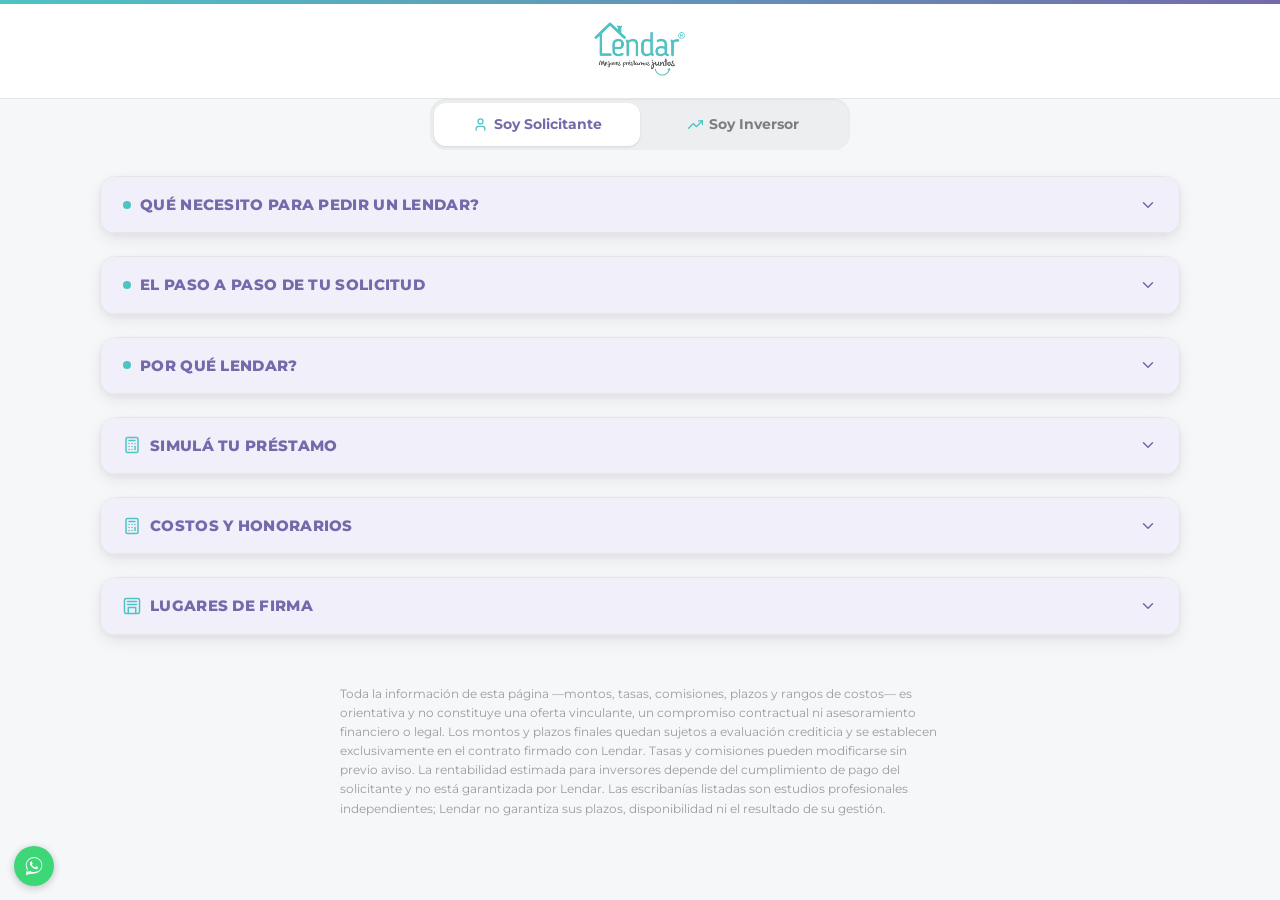
==== index.html @ c4940c2c "Add files via upload" ====
<!doctype html>
<html lang="es">
<head>
<meta charset="UTF-8" />
<meta name="viewport" content="width=device-width, initial-scale=1.0" />
<title>Lendar — Créditos Hipotecarios</title>
<link rel="icon" type="image/png" href="[data-uri]">
<link rel="apple-touch-icon" href="[data-uri]">

<link rel="preconnect" href="https://fonts.googleapis.com">
<link href="https://fonts.googleapis.com/css2?family=Montserrat:wght@300;400;500;600;700;800&display=swap" rel="stylesheet">
<style>
  :root{
    --teal:#4EC3C4;
    --teal-dark:#38A6A7;
    --teal-tint:#E9F8F8;
    --purple:#746AAB;
    --purple-dark:#5C5389;
    --purple-tint:#F1EFF9;
    --charcoal:#58595B;
    --ink:#231F20;
    --bg:#F6F7F8;
    --border:#E5E6E8;
    --border-strong:#D2D4D7;
    --muted:#9B9C9E;
    --amber-tint:#FBF3E0;
    --amber-text:#92620A;
    --amber-border:#F0DDA8;
    --green-text:#1F7A4D;
    --orange-text:#B15C1E;
    --shadow-sm:0 1px 2px rgba(35,31,32,.05),0 1px 3px rgba(35,31,32,.06);
    --shadow-md:0 6px 16px rgba(35,31,32,.07),0 2px 5px rgba(35,31,32,.05);
    --r-lg:16px;--r-md:12px;--r-sm:9px;
  }
  *{box-sizing:border-box;}
  html,body{margin:0;padding:0;max-width:100%;overflow-x:hidden;}
  body{
    background:var(--bg);
    color:var(--charcoal);
    font-family:'Montserrat',Arial,Calibri,sans-serif;
    line-height:1.55;
    -webkit-font-smoothing:antialiased;
    -webkit-tap-highlight-color:transparent;
  }
  img{max-width:100%;display:block;}
  button{font-family:inherit;}
  .wrap{max-width:1120px;margin:0 auto;padding:0 20px;}

  /* Header */
  .header{background:#fff;border-bottom:1px solid var(--border);padding:22px 0;position:relative;overflow:hidden;}
  .header::before{content:'';position:absolute;top:0;left:0;right:0;height:4px;background:linear-gradient(90deg,var(--teal),var(--purple));}
  .header-inner{display:flex;align-items:center;justify-content:center;gap:16px;flex-wrap:wrap;}
  .logo-img{height:54px;width:auto;}

  main{padding:28px 0 60px;}

  /* Garantía — barra de cobertura LTV */
  .ltv-headline{font-size:15.5px;font-weight:800;color:var(--ink);line-height:1.45;margin:0 0 14px;}
  .ltv-headline strong{color:var(--teal-dark);}
  .ltv-bar{position:relative;display:flex;height:48px;border-radius:12px;overflow:hidden;border:1px solid var(--border-strong);}
  .ltv-loan{width:35%;background:var(--teal);display:flex;align-items:center;justify-content:center;color:#fff;font-weight:800;font-size:14px;}
  .ltv-buffer{width:65%;background:var(--teal-tint);display:flex;align-items:center;justify-content:center;color:var(--teal-dark);font-weight:800;font-size:14px;}
  .ltv-legend{display:flex;margin-top:8px;font-size:11.5px;font-weight:700;color:var(--muted);text-transform:uppercase;letter-spacing:.03em;}
  .ltv-legend span{text-align:center;padding:0 4px;}
  .ltv-legend span:first-child{width:35%;}
  .ltv-legend span:last-child{width:65%;}
  .mora-foot{font-size:12px;color:var(--muted);line-height:1.55;font-weight:600;margin:14px 0 0;padding-top:12px;border-top:1px solid var(--border);}
  @media(max-width:520px){.ltv-loan,.ltv-buffer{font-size:12px;} .ltv-legend{font-size:10.5px;}}

  /* Section title */
  .section-title{display:flex;align-items:center;gap:9px;font-size:17px;font-weight:800;color:var(--purple);margin:0 0 16px;}
  .section-title svg{width:20px;height:20px;color:var(--teal);flex-shrink:0;}

  /* Tabs */
  .role-tabs{display:flex;align-items:stretch;background:#ECEEEF;padding:4px;border-radius:16px;max-width:420px;margin:0 auto 26px;box-shadow:inset 0 1px 2px rgba(0,0,0,.05);}
  .role-tab{flex:1;display:flex;align-items:center;justify-content:center;gap:6px;padding:14px;border-radius:12px;border:none;background:transparent;font-size:13.5px;font-weight:700;line-height:1;color:#7C7D7F;cursor:pointer;transition:all .15s;}
  .role-tab.active{background:#fff;color:var(--purple);box-shadow:var(--shadow-sm);}
  .role-tab svg{width:15px;height:15px;color:var(--teal);display:block;flex-shrink:0;}

  /* Card */
  .card{background:#fff;border:1px solid var(--border);border-radius:var(--r-lg);box-shadow:var(--shadow-md);overflow:hidden;margin-bottom:22px;}
  .card-head{background:var(--purple-tint);padding:16px 22px;border-bottom:1px solid var(--border);display:flex;align-items:center;justify-content:space-between;gap:14px;font-weight:800;color:var(--purple);font-size:15px;text-transform:uppercase;letter-spacing:.02em;width:100%;border:none;border-bottom:1px solid var(--border);cursor:pointer;text-align:left;font-family:inherit;-webkit-appearance:none;appearance:none;}
  .card-head-label{display:flex;align-items:center;gap:9px;}
  .card-head svg{width:18px;height:18px;color:var(--teal);flex-shrink:0;}
  .card-chevron{color:var(--purple) !important;transition:transform .2s;}
  .card-head.open .card-chevron{transform:rotate(180deg);}
  .card-body{padding:22px;}
  .card-body.collapsed{display:none;}
  .card-sub{font-size:13px;color:var(--muted);margin:2px 0 0;}

  /* Por qué Lendar — expandable persuasive cards */
  .why-grid{display:grid;grid-template-columns:1fr;gap:12px;}
  @media(min-width:768px){.why-grid{grid-template-columns:repeat(2,1fr);}}
  @media(min-width:768px){#reqGrid{grid-template-columns:2fr 3fr;}}
  .why-card{text-align:left;border:1px solid var(--border);border-radius:14px;background:#fff;cursor:pointer;padding:16px 18px;transition:border-color .15s,box-shadow .15s,background .15s;width:100%;min-width:0;font:inherit;color:inherit;-webkit-appearance:none;appearance:none;}
  .why-card:hover{border-color:var(--teal);box-shadow:0 4px 14px rgba(78,195,196,.15);}
  .why-card.open{border-color:var(--purple);background:var(--purple-tint);}
  .why-head{display:flex;align-items:center;gap:12px;}
  .why-icon{width:38px;height:38px;border-radius:10px;background:var(--teal-tint);display:flex;align-items:center;justify-content:center;flex-shrink:0;transition:background .15s;}
  .why-icon svg{width:20px;height:20px;color:var(--teal-dark);}
  .why-card.open .why-icon{background:var(--purple);}
  .why-card.open .why-icon svg{color:#fff;}
  .why-title{font-size:14.5px;font-weight:800;color:var(--ink);flex:1;}
  .why-chevron{width:18px;height:18px;color:var(--muted);transition:transform .2s,color .15s;flex-shrink:0;}
  .why-card.open .why-chevron{transform:rotate(180deg);color:var(--purple);}
  .why-body{max-height:0;overflow:hidden;transition:max-height .28s ease,margin-top .28s ease;}
  .why-card.open .why-body{max-height:800px;margin-top:12px;}
  .why-text{font-size:13px;color:var(--charcoal);line-height:1.55;font-weight:500;margin:0;padding-left:50px;}
  .why-list{font-size:13px;color:var(--charcoal);line-height:1.6;font-weight:500;margin:0;padding-left:68px;list-style:disc;}
  .why-list li{margin-bottom:8px;}
  .why-sublist{list-style:circle;margin:8px 0 0;padding-left:20px;font-weight:500;}
  .why-sublist li{margin-bottom:6px;}
  .why-list li:last-child{margin-bottom:0;}
  .timeline{position:relative;}
  .timeline::before{content:'';position:absolute;left:19px;top:4px;bottom:4px;width:2px;background:linear-gradient(var(--teal),var(--purple));}
  .tl-step{position:relative;padding:0 0 20px 52px;}
  .tl-step:last-child{padding-bottom:0;}
  .tl-num{position:absolute;left:0;top:0;width:40px;height:40px;border-radius:50%;background:#fff;border:2px solid var(--teal);color:var(--teal-dark);font-weight:800;font-size:14px;display:flex;align-items:center;justify-content:center;z-index:1;}
  .tl-head{display:flex;flex-wrap:wrap;align-items:baseline;gap:9px;margin-bottom:5px;padding-top:8px;}
  .tl-title{font-size:14px;font-weight:800;color:var(--ink);}
  .tl-duration{font-size:12px;font-weight:700;color:var(--teal-dark);background:var(--teal-tint);padding:3px 9px;border-radius:7px;line-height:1.4;}
  .tl-desc{font-size:13px;color:var(--charcoal);font-weight:500;margin:0;line-height:1.55;overflow-wrap:break-word;word-break:break-word;}

  /* Calculator */
  .calc-grid{display:grid;grid-template-columns:1fr;gap:26px;}
  .calc-grid > div{min-width:0;}
  @media(min-width:1024px){.calc-grid{grid-template-columns:1fr 1fr;}}
  .table-section{margin-top:26px;}
  .field{margin-bottom:14px;}
  .field-label{display:flex;justify-content:space-between;flex-wrap:wrap;column-gap:10px;row-gap:2px;font-size:14px;font-weight:700;color:var(--charcoal);margin-bottom:5px;}
  .field-label .val{font-family:'Courier New',monospace;color:var(--purple);white-space:nowrap;margin-left:auto;}
  .field-label .val .unit-sm{font-family:'Montserrat',sans-serif;font-size:0.72em;font-weight:600;margin-left:3px;}
  input[type=range]{width:100%;accent-color:var(--teal);height:5px;cursor:pointer;}
  .range-scale{display:flex;justify-content:space-between;font-size:11.5px;color:var(--muted);font-family:'Courier New',monospace;margin-top:3px;}
  .note-box{padding:11px 13px;border-radius:10px;font-size:13px;line-height:1.5;margin-bottom:12px;}
  .note-info{background:var(--purple-tint);color:var(--purple-dark);border:1px solid #DAD6EE;}
  .note-warn{background:var(--amber-tint);color:var(--amber-text);border:1px solid var(--amber-border);}
  .result-box{background:linear-gradient(#fafbfb,#f1f2f3);border:1px solid var(--border);border-left:4px solid var(--purple);border-radius:12px;padding:18px 18px 16px;margin-bottom:14px;}
  .result-label{font-size:12.5px;text-transform:uppercase;font-weight:800;color:var(--purple);letter-spacing:.03em;}
  .result-value{font-size:38px;font-weight:800;font-family:'Courier New',monospace;color:var(--purple);margin-top:6px;line-height:1.15;}
  .result-value .unit{font-size:15px;font-weight:600;color:var(--charcoal);font-family:'Montserrat',sans-serif;margin-left:6px;}
  .result-value .range-word{font-size:0.42em;font-weight:700;color:var(--charcoal);font-family:'Montserrat',sans-serif;vertical-align:middle;}
  .result-sub{font-size:12px;color:var(--muted);font-weight:700;margin-top:4px;}
  .result-fee-note{font-size:11.5px;color:var(--muted);font-weight:500;margin-top:8px;padding-top:8px;border-top:1px solid var(--border);}
  .term-grid{display:grid;grid-template-columns:repeat(5,1fr);gap:6px;}
  .term-btn{display:flex;flex-direction:column;align-items:center;justify-content:center;gap:2px;padding:10px 2px;text-align:center;border-radius:10px;border:1px solid var(--border);background:#fff;cursor:pointer;color:#7C7D7F;}
  .term-btn-years{font-size:13px;font-weight:800;}
  .term-btn-rate{font-size:11px;font-weight:700;opacity:.7;}
  .term-btn.active{background:var(--purple);color:#fff;border-color:var(--purple);}
  .choice-grid{display:grid;grid-template-columns:repeat(2,1fr);gap:8px;}
  .choice-btn{padding:11px 12px;text-align:center;border-radius:10px;font-size:13px;font-weight:800;border:1px solid var(--border);background:#fff;cursor:pointer;color:#7C7D7F;font-family:inherit;-webkit-appearance:none;appearance:none;}
  .choice-btn.active{background:var(--purple);color:#fff;border-color:var(--purple);}
  .term-btn.active .term-btn-rate{opacity:.9;}
  .vuyp-box{border-radius:12px;background:#FAFBFB;border:1px solid var(--border);margin-top:4px;overflow:hidden;}
  .checkbox-row{display:flex;gap:9px;align-items:center;cursor:pointer;font-size:14px;font-weight:700;color:var(--charcoal);padding:14px 12px;width:100%;box-sizing:border-box;}
  .checkbox-row input{margin-top:2px;width:14px;height:14px;accent-color:var(--teal);}
  .table-toggle-btn{display:flex;align-items:center;justify-content:space-between;gap:10px;width:100%;padding:12px 14px;margin-bottom:10px;border-radius:10px;border:1px solid var(--border);background:var(--bg);color:var(--purple);font-size:13px;font-weight:800;cursor:pointer;font-family:inherit;-webkit-appearance:none;appearance:none;transition:background .15s,border-color .15s;}
  .table-toggle-btn:hover{background:var(--purple-tint);border-color:var(--purple);}
  .table-toggle-btn .card-chevron{width:18px;height:18px;color:var(--purple);}
  .table-toggle-btn.open .card-chevron{transform:rotate(180deg);}
  .pdf-download-btn{display:flex;align-items:center;justify-content:center;gap:8px;width:100%;padding:12px 14px;margin-bottom:10px;border-radius:10px;border:1px solid var(--teal);background:var(--teal-tint);color:var(--teal-dark);font-size:13px;font-weight:800;cursor:pointer;font-family:inherit;-webkit-appearance:none;appearance:none;transition:background .15s,color .15s;}
  .pdf-download-btn:hover{background:var(--teal);color:#fff;}
  .pdf-download-btn:disabled{opacity:.6;cursor:default;}
  .pdf-download-btn svg{width:16px;height:16px;flex-shrink:0;}
  .table-wrap{max-height:400px;overflow-y:auto;overflow-x:auto;-webkit-overflow-scrolling:touch;border:1px solid var(--border);border-radius:10px;}
  .table-wrap.collapsed{display:none;}
  .table-scroll-hint{display:none;font-size:11px;color:var(--muted);text-align:right;margin-bottom:6px;}
  @media(max-width:640px){.table-scroll-hint{display:block;}}
  table{width:100%;border-collapse:collapse;font-size:13px;text-align:center;}
  thead th{background:#F1F2F3;color:var(--charcoal);font-weight:800;padding:9px 10px;position:sticky;top:0;border-bottom:1px solid var(--border-strong);white-space:nowrap;}
  th.th-amort{color:var(--green-text);} th.th-int{color:var(--orange-text);} th.th-iva{color:var(--purple);}
  tbody td{padding:6px 10px;border-bottom:1px solid #F1F2F3;font-family:'Courier New',monospace;}
  tbody tr:hover{background:#FAFBFB;}
  td.c-period{font-weight:800;color:var(--muted);border-right:1px solid #F1F2F3;}
  td.c-amort{color:#2A9D5C;} td.c-int{color:#C4741F;} td.c-iva{color:var(--purple);}
  td.c-payment{color:var(--ink);font-weight:700;} td.c-balance{color:var(--ink);font-weight:800;}

  /* Fees grid */
  .fees-grid{display:grid;grid-template-columns:1fr;gap:20px;align-items:start;}
  @media(min-width:1024px){.fees-grid{grid-template-columns:5fr 7fr;}}
  .fee-panel{background:var(--bg);border:1px solid #ECEDEE;border-radius:16px;padding:18px;}
  .fee-eyebrow{font-size:11.5px;font-weight:800;color:var(--muted);text-transform:uppercase;letter-spacing:.03em;display:block;margin-bottom:10px;}
  .fee-row{display:flex;justify-content:space-between;align-items:center;padding:10px 12px;background:#fff;border:1px solid var(--border);border-radius:12px;font-size:13.5px;margin-bottom:9px;flex-wrap:wrap;row-gap:6px;}
  @media(max-width:480px){
    .fee-row > span:first-child{flex:1 1 100%;}
    .fee-row strong{flex:0 0 auto;margin-left:auto;}
  }
  .fee-row span{color:var(--charcoal);font-weight:700;}
  .fee-row small{color:var(--muted);font-size:11.5px;}
  .fee-row small span{color:var(--muted);font-weight:600;}
  .fee-row strong{font-family:'Courier New',monospace;color:var(--ink);}
  .fee-foot{font-size:11.5px;color:var(--muted);font-style:italic;margin-top:10px;padding-top:10px;border-top:1px solid #ECEDEE;}
  .cost-line{display:flex;justify-content:space-between;align-items:center;font-size:13.5px;padding:8px 0;}
  .cost-line + .cost-line{border-top:1px solid #F1F2F3;}
  .cost-line span{color:var(--charcoal);font-weight:700;}
  .cost-line small{color:var(--muted);font-size:11.5px;}
  .cost-line strong{font-weight:800;color:var(--ink);}
  .escribania-block{padding:10px 0;}
  .escribania-block + .escribania-block{border-top:1px solid #F1F2F3;}
  .escribania-title{font-size:13.5px;font-weight:800;color:var(--charcoal);}
  .escribania-title small{font-weight:600;color:var(--muted);font-size:11.5px;margin-left:4px;}
  .escribania-value{font-size:13.5px;font-weight:700;color:var(--ink);margin-top:4px;}
  .cost-total{margin-top:12px;padding:11px;background:var(--teal-tint);border:1px solid #CBEBEB;border-radius:12px;display:flex;justify-content:space-between;align-items:center;}
  .cost-total span{font-size:13.5px;font-weight:800;color:var(--charcoal);}
  .cost-total strong{font-family:'Courier New',monospace;color:var(--teal-dark);font-size:14px;}


  /* Directory */
  .dir-grid{display:grid;grid-template-columns:1fr;gap:14px;}
  @media(min-width:640px){.dir-grid{grid-template-columns:repeat(2,1fr);}}
  @media(min-width:1024px){.dir-grid{grid-template-columns:repeat(auto-fit,minmax(200px,1fr));}}
  .dir-card{background:#fff;border:1px solid var(--border);border-radius:12px;padding:14px;font-size:12.5px;display:flex;flex-direction:column;height:100%;}
  .dir-content{flex:1 1 auto;}
  .dir-city{display:table;margin:0 auto 9px;font-size:10.5px;font-weight:800;text-transform:uppercase;letter-spacing:.02em;color:var(--teal-dark);background:var(--teal-tint);padding:2px 8px;border-radius:6px;}
  .dir-name{font-weight:800;color:var(--ink);font-size:13px;margin:0 0 7px;}
  .dir-addr{display:flex;gap:5px;align-items:flex-start;color:#7C7D7F;font-size:11.5px;margin-bottom:9px;}
  .dir-addr svg{width:12px;height:12px;flex-shrink:0;margin-top:1px;color:var(--muted);}
  .dir-offices-label{font-size:10.5px;text-transform:uppercase;font-weight:800;color:var(--muted);display:block;margin-bottom:4px;letter-spacing:.02em;}
  .dir-office{display:block;font-size:11.5px;font-weight:700;color:var(--charcoal);}
  .dir-contact-btn{display:flex;align-items:center;justify-content:center;gap:6px;margin-top:16px;padding:8px 10px;border-radius:9px;border:1px solid var(--border);background:var(--bg);color:var(--teal-dark);font-size:11.5px;font-weight:800;text-decoration:none;transition:background .15s,border-color .15s;}
  .dir-contact-btn svg{width:14px;height:14px;}
  .dir-contact-btn:hover{background:var(--teal-tint);border-color:var(--teal);}

  footer{padding:26px 20px 40px;text-align:left;font-size:12px;line-height:1.6;color:var(--muted);max-width:640px;margin:0 auto;}
  .hidden{display:none !important;}
  .fade-in{animation:fadeIn .25s ease-out;}
  @keyframes fadeIn{from{opacity:0;transform:translateY(8px);}to{opacity:1;transform:translateY(0);}}
</style>
</head>
<body>

<header class="header">
  <div class="wrap header-inner">
    <a href="https://www.lendar.com.ar" target="_blank" rel="noopener" style="display:inline-block;line-height:0;">
    <img class="logo-img" src="[data-uri]" alt="Lendar" /></a>
  </div>
</header>

<main class="wrap">

  <div class="role-tabs">
    <button class="role-tab active" id="tabSolicitante">
      <svg viewBox="0 0 24 24" fill="none" stroke="currentColor" stroke-width="2" stroke-linecap="round" stroke-linejoin="round"><path d="M19 21v-2a4 4 0 0 0-4-4H9a4 4 0 0 0-4 4v2"/><circle cx="12" cy="7" r="4"/></svg>
      Soy Solicitante
    </button>
    <button class="role-tab" id="tabInversor">
      <svg viewBox="0 0 24 24" fill="none" stroke="currentColor" stroke-width="2" stroke-linecap="round" stroke-linejoin="round"><polyline points="23 6 13.5 15.5 8.5 10.5 1 18"/><polyline points="17 6 23 6 23 12"/></svg>
      Soy Inversor
    </button>
  </div>

  <!-- SOLICITANTE PANEL -->
  <div id="panelSolicitante">

    <div class="card">
      <div class="card-head">
        <span class="card-head-label">
          <span style="height:8px;width:8px;border-radius:50%;background:var(--teal);display:inline-block;"></span>
          Qué necesito para pedir un Lendar?
        </span>
        <svg class="card-chevron" viewBox="0 0 24 24" fill="none" stroke="currentColor" stroke-width="2" stroke-linecap="round" stroke-linejoin="round"><polyline points="6 9 12 15 18 9"/></svg>
      </div>
      <div class="card-body collapsed">
        <div class="why-grid" id="reqGrid"></div>
      </div>
    </div>

    <div class="card">
      <div class="card-head">
        <span class="card-head-label">
          <span style="height:8px;width:8px;border-radius:50%;background:var(--teal);display:inline-block;"></span>
          EL PASO A PASO DE TU SOLICITUD
        </span>
        <svg class="card-chevron" viewBox="0 0 24 24" fill="none" stroke="currentColor" stroke-width="2" stroke-linecap="round" stroke-linejoin="round"><polyline points="6 9 12 15 18 9"/></svg>
      </div>
      <div class="card-body collapsed">
        <div class="timeline" id="timeline"></div>
      </div>
    </div>

    <div class="card">
      <div class="card-head">
        <span class="card-head-label">
          <span style="height:8px;width:8px;border-radius:50%;background:var(--teal);display:inline-block;"></span>
          Por qué Lendar?
        </span>
        <svg class="card-chevron" viewBox="0 0 24 24" fill="none" stroke="currentColor" stroke-width="2" stroke-linecap="round" stroke-linejoin="round"><polyline points="6 9 12 15 18 9"/></svg>
      </div>
      <div class="card-body collapsed">
        <div class="why-grid" id="whyGrid"></div>
      </div>
    </div>

    <div class="card">
      <div class="card-head">
        <span class="card-head-label">
          <svg viewBox="0 0 24 24" fill="none" stroke="currentColor" stroke-width="2" stroke-linecap="round" stroke-linejoin="round"><rect x="4" y="2" width="16" height="20" rx="2" ry="2"/><line x1="8" y1="6" x2="16" y2="6"/><line x1="16" y1="14" x2="16" y2="18"/><path d="M16 10h.01M12 10h.01M8 10h.01M12 14h.01M8 14h.01M12 18h.01M8 18h.01"/></svg>
          Simulá tu préstamo
        </span>
        <svg class="card-chevron" viewBox="0 0 24 24" fill="none" stroke="currentColor" stroke-width="2" stroke-linecap="round" stroke-linejoin="round"><polyline points="6 9 12 15 18 9"/></svg>
      </div>
      <div class="card-body collapsed">
        <div class="calc-grid">
          <div>

            <div class="field">
              <div class="field-label"><span>Valor real de propiedad a hipotecar</span><span class="val" id="propValLabel"></span></div>
              <input type="range" id="propSlider" min="28572" max="500000" step="1000">
              <div class="range-scale"><span>28.572</span><span>150.000</span><span>300.000</span><span>500.000</span></div>
            </div>

            <div class="field">
              <div class="field-label"><span>Monto solicitado (hasta el 35%)</span><span class="val" id="loanValLabel"></span></div>
              <input type="range" id="loanSlider" min="10000" max="150000" step="500">
              <div class="range-scale"><span>10.000</span><span>50.000</span><span>100.000</span><span>150.000</span></div>
            </div>

            <div class="note-box note-info hidden" id="minPropNote">Este es el valor mínimo de la propiedad para el monto de préstamo requerido — se presta hasta el 35% del valor real.</div>

            <div class="note-box note-warn hidden" id="ltvWarning" style="margin-bottom:0;"><strong>Atento:</strong> el monto solicitado no puede exceder el 35% del valor real de la propiedad a hipotecar.</div>
          </div>

          <div>
            <div class="result-box">
              <div class="result-label">Cuota mensual estimada</div>
              <div class="result-value" id="resultPayment"></div>
              <div class="result-sub" id="resultSub"></div>
              <div class="result-fee-note">Ya incluye la devolución de la comisión Lendar, financiada dentro del préstamo.</div>
            </div>

            <div class="field">
              <div class="field-label"><span>Plazo de devolución</span></div>
              <div class="term-grid" id="termGrid"></div>
            </div>

            <div class="vuyp-box">
              <label class="checkbox-row">
                <input type="checkbox" id="vuypCheck">
                <span>Vivienda única y permanente</span>
              </label>
            </div>
          </div>
        </div>

        <div class="table-section">
          <button type="button" class="table-toggle-btn" id="tableToggleBtn">
            <span>Ver tabla de cuotas mes a mes</span>
            <svg class="card-chevron" viewBox="0 0 24 24" fill="none" stroke="currentColor" stroke-width="2" stroke-linecap="round" stroke-linejoin="round"><polyline points="6 9 12 15 18 9"/></svg>
          </button>
          <div class="table-scroll-hint">Deslizá hacia los costados para ver toda la tabla →</div>
          <div class="table-wrap collapsed" id="tableWrap">
            <table>
              <thead>
                <tr>
                  <th>N° Cuota</th>
                  <th class="th-amort">Amortización</th>
                  <th class="th-int">Interés</th>
                  <th class="th-iva">IVA <span style="font-weight:400;color:var(--muted);">(21%)</span></th>
                  <th>Cuota Total</th>
                  <th>Saldo Deudor</th>
                </tr>
              </thead>
              <tbody id="tableBody"></tbody>
            </table>
          </div>
        </div>
      </div>
    </div>

    <div class="card">
      <div class="card-head">
        <span class="card-head-label">
          <svg viewBox="0 0 24 24" fill="none" stroke="currentColor" stroke-width="2" stroke-linecap="round" stroke-linejoin="round"><rect x="4" y="2" width="16" height="20" rx="2" ry="2"/><line x1="8" y1="6" x2="16" y2="6"/><line x1="16" y1="14" x2="16" y2="18"/><path d="M16 10h.01M12 10h.01M8 10h.01M12 14h.01M8 14h.01M12 18h.01M8 18h.01"/></svg>
          Costos y Honorarios
        </span>
        <svg class="card-chevron" viewBox="0 0 24 24" fill="none" stroke="currentColor" stroke-width="2" stroke-linecap="round" stroke-linejoin="round"><polyline points="6 9 12 15 18 9"/></svg>
      </div>
      <div class="card-body collapsed">
        <div class="fees-grid">
          <div class="fee-panel">
            <div>
              <span class="fee-eyebrow">Comisión Lendar</span>
              <div class="fee-row"><span>Comisión Lendar <small>(5% + IVA de <span id="feeBaseLabel"></span>)</small></span><strong id="feeSolLabel"></strong></div>
            </div>
            <div class="fee-foot">La comisión no se paga por separado: se suma al préstamo y se devuelve junto con la cuota mensual.</div>
          </div>
          <div class="fee-panel">
            <div>
              <span class="fee-eyebrow">Previsión de Costos de Escribanía</span>
              <div class="escribania-block"><div class="escribania-title">Compra con financiamiento Lendar <small>(incluye compra-venta e hipoteca)</small></div><div class="escribania-value">3% a 10% del valor real del inmueble</div></div>
              <div class="escribania-block"><div class="escribania-title">Hipoteca sola <small>(el inmueble ya es tuyo, no hay compra-venta)</small></div><div class="escribania-value">3% a 6,5% del monto del préstamo</div></div>
            </div>
            <div class="fee-foot" style="border-top:none;padding-top:0;">Valores estimados a modo orientativo — no son un presupuesto ni una cotización. El costo final puede variar y Lendar no garantiza esta cifra. Confirmalo siempre con la escribanía a cargo de tu operación.</div>
          </div>
        </div>
      </div>
    </div>
  </div>

  <!-- INVERSOR PANEL -->
  <div id="panelInversor" class="hidden">

    <div class="card">
      <div class="card-head">
        <span class="card-head-label">
          <svg viewBox="0 0 24 24" fill="none" stroke="currentColor" stroke-width="2" stroke-linecap="round" stroke-linejoin="round"><path d="M12 22s8-4 8-10V5l-8-3-8 3v7c0 6 8 10 8 10z"/></svg>
          Respaldo de tu inversión
        </span>
        <svg class="card-chevron" viewBox="0 0 24 24" fill="none" stroke="currentColor" stroke-width="2" stroke-linecap="round" stroke-linejoin="round"><polyline points="6 9 12 15 18 9"/></svg>
      </div>
      <div class="card-body collapsed">

        <p class="ltv-headline">Tu préstamo nunca supera el <strong>35% del valor real de la propiedad</strong>.</p>

        <div class="ltv-bar">
          <div class="ltv-loan">35%</div>
          <div class="ltv-buffer">65%</div>
        </div>
        <div class="ltv-legend"><span>Tu préstamo</span><span>Margen de cobertura</span></div>

        <p style="margin:16px 0 0;font-size:13.5px;line-height:1.6;color:var(--charcoal);font-weight:500;">Con Lendar se autorizan préstamos por hasta el 35% del valor real de la propiedad. Esto significa que tu inversión está aforada <strong>casi 3 veces</strong>.</p>


      </div>
    </div>

    <div class="card">
      <div class="card-head">
        <span class="card-head-label">
          <svg viewBox="0 0 24 24" fill="none" stroke="currentColor" stroke-width="2" stroke-linecap="round" stroke-linejoin="round"><path d="M10.29 3.86L1.82 18a2 2 0 0 0 1.71 3h16.94a2 2 0 0 0 1.71-3L13.71 3.86a2 2 0 0 0-3.42 0z"/><line x1="12" y1="9" x2="12" y2="13"/><line x1="12" y1="17" x2="12.01" y2="17"/></svg>
          ¿Y si el solicitante no paga?
        </span>
        <svg class="card-chevron" viewBox="0 0 24 24" fill="none" stroke="currentColor" stroke-width="2" stroke-linecap="round" stroke-linejoin="round"><polyline points="6 9 12 15 18 9"/></svg>
      </div>
      <div class="card-body collapsed">

        <div class="note-box note-info" style="margin-bottom:18px;">Desde 2018, más de 2.000 familias compraron su casa con Lendar en todo el país. Nunca tuvimos que ejecutar una propiedad por mora.</div>

        <div class="timeline">
          <div class="tl-step">
            <div class="tl-num">1</div>
            <div class="tl-head"><span class="tl-title">Filtro previo</span><span class="tl-duration">Antes de la firma</span></div>
            <p class="tl-desc">Se aprueban solo solicitantes con buen historial de pago y cuota acorde a sus ingresos. La propiedad, verificada y con apto hipotecario de la escribanía.</p>
          </div>
          <div class="tl-step">
            <div class="tl-num">2</div>
            <div class="tl-head"><span class="tl-title">Se atrasa una cuota</span><span class="tl-duration">Si vos lo pedís</span></div>
            <p class="tl-desc">Vos le avisás a Lendar y nosotros nos ocupamos de todo: mensaje, seguimiento, llamada y aviso de gestión legal. Vos no tenés que perseguir a nadie.</p>
          </div>
          <div class="tl-step">
            <div class="tl-num">3</div>
            <div class="tl-head"><span class="tl-title">Corre el interés punitorio</span><span class="tl-duration">Desde el primer día de mora</span></div>
            <p class="tl-desc">El interés pactado sube un 50%. Sobre 13,5% TNA, la mora rinde 20,25% TNA.</p>
            <div style="margin-top:10px;">
              <div class="fee-row"><span>Punitorio que cobrás vos</span><strong>100%</strong></div>
              <div class="fee-row"><span>Costo de la gestión de mora para vos — la paga el deudor</span><strong>USD 0</strong></div>
            </div>
          </div>
          <div class="tl-step">
            <div class="tl-num">4</div>
            <div class="tl-head"><span class="tl-title">Ejecución de la hipoteca</span><span class="tl-duration">Último recurso</span></div>
            <p class="tl-desc">Si la mora no se resuelve, se ejecuta la hipoteca: la vía ya está firmada de antemano y los costos son a cargo del deudor. Lendar gestiona todo el proceso. Es el último recurso — el filtro previo y el margen del 65% hacen que casi nunca haga falta llegar acá.</p>
          </div>
        </div>

      </div>
    </div>

    <div class="card">
      <div class="card-head">
        <span class="card-head-label">
          <svg viewBox="0 0 24 24" fill="none" stroke="currentColor" stroke-width="2" stroke-linecap="round" stroke-linejoin="round"><line x1="12" y1="2" x2="12" y2="22"/><line x1="12" y1="3" x2="3" y2="5"/><line x1="12" y1="3" x2="21" y2="5"/><path d="M3 5v8a3 3 0 0 0 3 3h2"/><path d="M21 5v8a3 3 0 0 1-3 3h-2"/></svg>
          Marco Legal
        </span>
        <svg class="card-chevron" viewBox="0 0 24 24" fill="none" stroke="currentColor" stroke-width="2" stroke-linecap="round" stroke-linejoin="round"><polyline points="6 9 12 15 18 9"/></svg>
      </div>
      <div class="card-body collapsed">
        <p style="margin:0 0 14px;font-size:13.5px;line-height:1.6;color:var(--charcoal);">Cuando invertís con Lendar, tu dinero y los derechos se formalizan a través de un <strong>contrato firmado</strong> ante <strong>escribano público</strong>. La propiedad que el solicitante está comprando queda <strong>hipotecada a tu nombre en primer grado</strong>, lo que significa que vos tenés derecho sobre esa propiedad antes que cualquier otro acreedor. Si algo sale mal, el marco legal <strong>te permite ejecutar la hipoteca</strong> y vender la propiedad para recuperar tu dinero. En concreto, recibís:</p>
        <ul style="margin:0;padding-left:22px;font-size:13px;color:var(--charcoal);line-height:1.7;font-weight:500;">
          <li>Contrato de mutuo (firmado ante escribano)</li>
          <li>Hipoteca de 1er grado sobre la propiedad</li>
          <li>Documentación registrada en el Registro de Propiedad Inmueble</li>
          <li>Poder legal para ejecutar la garantía si es necesario</li>
        </ul>
      </div>
    </div>

    <div class="card">
      <div class="card-head">
        <span class="card-head-label">
          <svg viewBox="0 0 24 24" fill="none" stroke="currentColor" stroke-width="2" stroke-linecap="round" stroke-linejoin="round"><polyline points="23 6 13.5 15.5 8.5 10.5 1 18"/><polyline points="17 6 23 6 23 12"/></svg>
          Montos mínimos y rentabilidad
        </span>
        <svg class="card-chevron" viewBox="0 0 24 24" fill="none" stroke="currentColor" stroke-width="2" stroke-linecap="round" stroke-linejoin="round"><polyline points="6 9 12 15 18 9"/></svg>
      </div>
      <div class="card-body collapsed">
        <div class="calc-grid">
          <div>
            <div class="field">
              <div class="field-label"><span>Monto a invertir</span><span class="val" id="invAmountLabel"></span></div>
              <input type="range" id="invAmountSlider" min="10000" max="120000" step="1000">
              <div class="range-scale"><span>10.000</span><span>40.000</span><span>80.000</span><span>120.000</span></div>
            </div>

            <div class="result-box">
              <div class="result-label">Cobro mensual estimado</div>
              <div class="result-value" id="invResultPayment"></div>
              <div class="result-fee-note">Calculado mediante Sistema Francés directo en dólares billete.</div>
            </div>

            <div class="field" style="margin-bottom:0;">
              <div class="field-label"><span>Plazo de inversión</span></div>
              <div class="term-grid" id="invTermGrid"></div>
            </div>

            <div class="field" style="margin-bottom:0;margin-top:22px;">
              <div class="field-label"><span>Costos</span></div>
              <div class="fee-row"><span>Comisión Lendar <small id="invFeePctLabel"></small></span><strong id="invFeeAmountLabel"></strong></div>
              <div class="fee-foot" style="border-top:none;padding-top:0;">Se paga por única vez, en efectivo, el día de la firma en la escribanía.</div>
            </div>
          </div>

          <div>
            <div class="field">
              <div class="field-label"><span>Formato de entrega del capital</span></div>
              <div class="choice-grid" id="deliveryGrid"></div>
              <div class="note-box note-info" id="deliveryNote" style="margin-top:8px;margin-bottom:0;"></div>
            </div>

            <div class="field" style="margin-top:14px;">
              <div class="field-label"><span>Formato de cobro de la cuota</span></div>
              <div class="choice-grid" id="payoutGrid"></div>
              <div class="note-box note-info" id="payoutNote" style="margin-top:8px;margin-bottom:0;"></div>
            </div>

            <div class="table-section" style="margin-top:14px;">
              <button type="button" class="table-toggle-btn" id="invTableToggleBtn">
                <span>Ver tabla de cuotas mes a mes</span>
                <svg class="card-chevron" viewBox="0 0 24 24" fill="none" stroke="currentColor" stroke-width="2" stroke-linecap="round" stroke-linejoin="round"><polyline points="6 9 12 15 18 9"/></svg>
              </button>
              <div class="hidden" id="invDownloadWrap">
                <button type="button" class="pdf-download-btn" id="invDownloadPdfBtn">
                  <svg viewBox="0 0 24 24" fill="none" stroke="currentColor" stroke-width="2" stroke-linecap="round" stroke-linejoin="round"><path d="M21 15v4a2 2 0 0 1-2 2H5a2 2 0 0 1-2-2v-4"/><polyline points="7 10 12 15 17 10"/><line x1="12" y1="15" x2="12" y2="3"/></svg>
                  <span>Descargá detalle de cuotas</span>
                </button>
              </div>
              <div class="table-scroll-hint">Deslizá hacia los costados para ver toda la tabla →</div>
              <div class="table-wrap collapsed" id="invTableWrap">
                <table>
                  <thead>
                    <tr>
                      <th>N° Cuota</th>
                      <th class="th-amort">Amortización</th>
                      <th class="th-int">Interés</th>
                      <th>Cuota Total</th>
                      <th>Saldo Deudor</th>
                    </tr>
                  </thead>
                  <tbody id="invTableBody"></tbody>
                </table>
              </div>
            </div>
          </div>
        </div>
      </div>
    </div>

  </div>


  <div class="card">
    <div class="card-head">
      <span class="card-head-label">
        <svg viewBox="0 0 24 24" fill="none" stroke="currentColor" stroke-width="2" stroke-linecap="round" stroke-linejoin="round"><rect x="2" y="2" width="20" height="20" rx="2" ry="2"/><path d="M7 22V14h10v8"/><path d="M6 6h12"/><path d="M6 10h12"/></svg>
        Lugares de firma
      </span>
      <svg class="card-chevron" viewBox="0 0 24 24" fill="none" stroke="currentColor" stroke-width="2" stroke-linecap="round" stroke-linejoin="round"><polyline points="6 9 12 15 18 9"/></svg>
    </div>
    <div class="card-body collapsed">
      <div class="dir-grid" id="dirGrid"></div>
    </div>
  </div>

</main>

<footer>Toda la información de esta página —montos, tasas, comisiones, plazos y rangos de costos— es orientativa y no constituye una oferta vinculante, un compromiso contractual ni asesoramiento financiero o legal. Los montos y plazos finales quedan sujetos a evaluación crediticia y se establecen exclusivamente en el contrato firmado con Lendar. Tasas y comisiones pueden modificarse sin previo aviso. La rentabilidad estimada para inversores depende del cumplimiento de pago del solicitante y no está garantizada por Lendar. Las escribanías listadas son estudios profesionales independientes; Lendar no garantiza sus plazos, disponibilidad ni el resultado de su gestión.</footer>

<script>
(function(){
  "use strict";

  var FLOW_STEPS = [
    {title:"Solicitá tu préstamo online", duration:"Instantáneo", description:"Te registrás, simulás tu préstamo y completás el formulario con tus datos. Te contactamos por teléfono en 1 a 3 días hábiles."},
    {title:"Reuní y enviá la documentación", duration:"A tu ritmo", description:"DNI, recibos de sueldo o facturación, escritura, impuesto inmobiliario y reserva de compraventa o ACM del gestor REMAX."},
    {title:"Aprobación y firma del contrato", duration:"Hasta 7 días hábiles", description:"Validamos tu capacidad crediticia y la propiedad, y firmás el contrato digital con Lendar, comprometiéndote a tomar el préstamo."},
    {title:"Escribanía, firma e hipoteca", duration:"15 a 45 días, según documentación del inmueble", description:"La escribanía revisa la documentación y el estado registral de la propiedad. Con el mutuo firmado, el inversor te presta el dinero y se constituye la hipoteca."},
    {title:"Pagá tus cuotas y listo", duration:"Todo el plazo", description:"Pagás una cuota fija en dólares al inversor cada mes, en efectivo o transferencia según lo acordado antes de la firma."}
  ];

  var WHY_LENDAR = [
    {
      title:"Comprá Hoy",
      text:"Como comprador, no necesitás juntar el 100% en efectivo para comprar hoy. Con el crédito Lendar —proceso 100% digital y aprobación en días— accedé a la casa que buscás con cuota fija, sin sorpresas cambiarias.",
      icon:'<path d="M3 9l9-7 9 7v11a2 2 0 0 1-2 2H5a2 2 0 0 1-2-2z"/><polyline points="9 22 9 12 15 12 15 22"/>'
    },
    {
      title:"Operación Blindada",
      text:"Evitá que la operación se caiga por diferencia de cambio o discusión de gastos: se financian como parte del préstamo. Preaprobación estimada en menos de 7 días hábiles — la negociación no se enfría esperando al banco.",
      icon:'<path d="M12 22s8-4 8-10V5l-8-3-8 3v7c0 6 8 10 8 10z"/>'
    },
    {
      title:"Avanzá con Certeza",
      text:"Con la aprobación financiera de Lendar en trámite, ya podés avanzar y comprometer la operación con el comprador. Avanzás la venta mientras se completa el proceso, sin esperar el \u201csí\u201d definitivo del banco para cerrar el trato.",
      icon:'<circle cx="12" cy="12" r="10"/><polygon points="16.24 7.76 14.12 14.12 7.76 16.24 9.88 9.88 16.24 7.76"/>'
    },
    {
      title:"Más Compradores",
      text:"Como gestor, marcá tus propiedades en venta como aptas para crédito Lendar. Ampliás el universo de compradores posibles —muchos llegan al precio pedido gracias al financiamiento— y ayudás a tu vendedor a cerrar más rápido, sin bajar el precio para apurar la operación.",
      icon:'<path d="M17 21v-2a4 4 0 0 0-4-4H5a4 4 0 0 0-4 4v2"/><circle cx="9" cy="7" r="4"/><path d="M23 21v-2a4 4 0 0 0-3-3.87"/><path d="M16 3.13a4 4 0 0 1 0 7.75"/>'
    }
  ];

  var REQUISITOS = [
    {
      title:"Información de quien solicita el dinero",
      icon:'<path d="M19 21v-2a4 4 0 0 0-4-4H9a4 4 0 0 0-4 4v2"/><circle cx="12" cy="7" r="4"/>',
      items:[
        "DNI en PDF",
        {label:"Ingresos en PDF", sub:[
          "En relación de dependencia: últimos 3 recibos de sueldo",
          "Monotributista: facturación de los últimos 6 meses",
          "Responsable inscripto: DDJJ de Ganancias"
        ]}
      ]
    },
    {
      title:"Información del inmueble a hipotecar",
      icon:'<path d="M3 9l9-7 9 7v11a2 2 0 0 1-2 2H5a2 2 0 0 1-2-2z"/><polyline points="9 22 9 12 15 12 15 22"/>',
      items:[
        "Copia de la escritura del inmueble",
        "Impuesto Inmobiliario y Catastro",
        "Documentación necesaria para escriturar según jurisdicción (planos, reglamento de co-propiedad, estado parcelario, etc. si correspondiera)",
        "Reserva de la compra-venta con: nombre, apellido, DNI y domicilio del comprador y del vendedor, y cláusula \u201cLendar\u201d",
        "Si no hay reserva: ACM / ficha de la propiedad a hipotecar con detalles y fotos"
      ]
    }
  ];

  var ESCRIBANIAS = [
    {city:"Santa Fe", name:"Escribanía Culzoni & Zanetta", address:"San Martin 3262, Santa Fe", email:"escribaniaculzoni@gmail.com", offices:["Remax Santa Fe Capital","Remax Fortaleza (Esperanza)","Remax Conquista (Reconquista)"]},
    {city:"Rafaela", name:"Escribanía Eguiazu", address:"Moreno 240, Rafaela", email:"hipotecas@escribaniaeguiazu.com.ar", offices:["Remax Confianza (Rafaela)"]},
    {city:"Rosario I", name:"Escribanía Alegre", address:"Córdoba 1438 Piso 2, Of. 01, Rosario", email:"escribaniaalegre@gmail.com", offices:["Remax Forum","Remax Terra","Remax Select","Remax Colonial","Remax Tendencia"]},
    {city:"Rosario II", name:"Verónica Ferreyra", address:"San Martín 647, Piso 5, Rosario", email:"escribanaferreyra@gmail.com", offices:["Remax Exclusivo","Remax Vip"]},
    {city:"Paraná", name:"Escribanía Quinodoz", address:"San Martín 228, Paraná", email:"escribaniaquinodoz@gmail.com", offices:["Remax Por Más (Paraná)"]}
  ];

  var TERM_OPTIONS = [
    {m:12, years:'1 año', rate:0.095},
    {m:24, years:'2 años', rate:0.105},
    {m:36, years:'3 años', rate:0.115},
    {m:48, years:'4 años', rate:0.125},
    {m:60, years:'5 años', rate:0.135}
  ];
  function pctLabel(r){ return (r*100).toFixed(1).replace('.',',')+'%'; }
  function termRateFor(m){
    for(var k=0;k<TERM_OPTIONS.length;k++){ if(TERM_OPTIONS[k].m===m) return TERM_OPTIONS[k].rate; }
    return TERM_OPTIONS[TERM_OPTIONS.length-1].rate;
  }

  var state = { role:"solicitante", loanAmount:25000, propertyValue:75000, term:60, vuyp:true };

  function fmt(n){ return Math.round(n).toLocaleString('es-AR'); }

  function calc(){
    var loanAmount = state.loanAmount, propertyValue = state.propertyValue, n = state.term, vuyp = state.vuyp;
    var ltv = (loanAmount/propertyValue)*100;

    var feeSolUSD = loanAmount * ((5.0*1.21)/100);
    var financedPrincipal = loanAmount + feeSolUSD;

    var annualRate = termRateFor(n);
    var i = annualRate/12;
    var monthly = n>0 ? (financedPrincipal*i*Math.pow(1+i,n))/(Math.pow(1+i,n)-1) : 0;

    var balance = financedPrincipal, totalInterest = 0, schedule = [];
    for(var p=1;p<=n;p++){
      var interest = balance*i;
      var principal = Math.min(balance, monthly-interest);
      balance = Math.max(0, balance-principal);
      totalInterest += interest;
      var iva = vuyp ? 0 : interest*0.21;
      schedule.push({period:p, principal:principal, interest:interest, iva:iva, payment:monthly+iva, balance:balance});
    }
    var totalReturned = 0, minP = Infinity, maxP = -Infinity;
    schedule.forEach(function(r){ totalReturned += r.payment; if(r.payment<minP) minP=r.payment; if(r.payment>maxP) maxP=r.payment; });

    return {ltv:ltv, monthly:monthly, feeSolUSD:feeSolUSD, financedPrincipal:financedPrincipal, schedule:schedule, totalInterest:totalInterest, totalReturned:totalReturned, minP:minP, maxP:maxP};
  }

  // ---- Steps timeline (static, glanceable — no click required) ----
  var timelineEl = document.getElementById('timeline');
  timelineEl.innerHTML = FLOW_STEPS.map(function(step, idx){
    return '<div class="tl-step">'+
      '<div class="tl-num">'+(idx+1)+'</div>'+
      '<div class="tl-head"><span class="tl-title">'+step.title+'</span><span class="tl-duration">⏱ '+step.duration+'</span></div>'+
      '<p class="tl-desc">'+step.description+'</p>'+
    '</div>';
  }).join('');

  // ---- Por qué Lendar (expandable persuasive cards) ----
  var whyGridEl = document.getElementById('whyGrid');
  whyGridEl.innerHTML = WHY_LENDAR.map(function(item, idx){
    return '<button type="button" class="why-card" id="whyCard'+idx+'">'+
      '<div class="why-head">'+
        '<span class="why-icon"><svg viewBox="0 0 24 24" fill="none" stroke="currentColor" stroke-width="2" stroke-linecap="round" stroke-linejoin="round">'+item.icon+'</svg></span>'+
        '<span class="why-title">'+item.title+'</span>'+
        '<svg class="why-chevron" viewBox="0 0 24 24" fill="none" stroke="currentColor" stroke-width="2" stroke-linecap="round" stroke-linejoin="round"><polyline points="6 9 12 15 18 9"/></svg>'+
      '</div>'+
      '<div class="why-body"><p class="why-text">'+item.text+'</p></div>'+
    '</button>';
  }).join('');
  WHY_LENDAR.forEach(function(item, idx){
    document.getElementById('whyCard'+idx).addEventListener('click', function(){
      this.classList.toggle('open');
    });
  });

  // ---- Qué necesito para pedir un Lendar (expandable requirement checklists) ----
  var reqGridEl = document.getElementById('reqGrid');
  reqGridEl.innerHTML = REQUISITOS.map(function(item, idx){
    var itemsHtml = item.items.map(function(t){
      if(typeof t === 'string'){ return '<li>'+t+'</li>'; }
      var subHtml = t.sub.map(function(s){ return '<li>'+s+'</li>'; }).join('');
      return '<li>'+t.label+'<ul class="why-sublist">'+subHtml+'</ul></li>';
    }).join('');
    return '<button type="button" class="why-card" id="reqCard'+idx+'">'+
      '<div class="why-head">'+
        '<span class="why-icon"><svg viewBox="0 0 24 24" fill="none" stroke="currentColor" stroke-width="2" stroke-linecap="round" stroke-linejoin="round">'+item.icon+'</svg></span>'+
        '<span class="why-title">'+item.title+'</span>'+
        '<svg class="why-chevron" viewBox="0 0 24 24" fill="none" stroke="currentColor" stroke-width="2" stroke-linecap="round" stroke-linejoin="round"><polyline points="6 9 12 15 18 9"/></svg>'+
      '</div>'+
      '<div class="why-body"><ul class="why-list">'+itemsHtml+'</ul></div>'+
    '</button>';
  }).join('');
  REQUISITOS.forEach(function(item, idx){
    document.getElementById('reqCard'+idx).addEventListener('click', function(){
      this.classList.toggle('open');
    });
  });

  // ---- Calculator ----
  var propSlider = document.getElementById('propSlider');
  var loanSlider = document.getElementById('loanSlider');
  var vuypCheck = document.getElementById('vuypCheck');
  var termGrid = document.getElementById('termGrid');
  TERM_OPTIONS.forEach(function(t){
    var btn = document.createElement('button');
    btn.className = 'term-btn';
    btn.innerHTML = '<span class="term-btn-years">'+t.years+'</span><span class="term-btn-rate">'+pctLabel(t.rate)+'</span>';
    btn.setAttribute('data-term', t.m);
    btn.addEventListener('click', function(){ state.term = t.m; renderCalc(); });
    termGrid.appendChild(btn);
  });

  propSlider.addEventListener('input', function(){
    var val = parseInt(propSlider.value, 10);
    var minAllowed = Math.ceil(state.loanAmount/0.35);
    state.propertyValue = Math.max(minAllowed, val);
    renderCalc();
  });
  loanSlider.addEventListener('input', function(){
    var val = parseInt(loanSlider.value, 10);
    state.loanAmount = val;
    state.propertyValue = Math.ceil(val/0.35);
    renderCalc();
  });
  vuypCheck.addEventListener('change', function(){ state.vuyp = vuypCheck.checked; renderCalc(); });

  function renderCalc(){
    propSlider.value = state.propertyValue;
    loanSlider.value = state.loanAmount;
    vuypCheck.checked = state.vuyp;

    document.getElementById('propValLabel').innerHTML = fmt(state.propertyValue)+'<span class="unit-sm">USD</span>';
    document.getElementById('loanValLabel').innerHTML = fmt(state.loanAmount)+'<span class="unit-sm">USD</span>';
    var minAllowed = Math.ceil(state.loanAmount/0.35);
    document.getElementById('minPropNote').classList.toggle('hidden', state.propertyValue > minAllowed);

    Array.prototype.forEach.call(termGrid.querySelectorAll('.term-btn'), function(btn){
      btn.classList.toggle('active', parseInt(btn.getAttribute('data-term'),10) === state.term);
    });

    var c = calc();

    document.getElementById('ltvWarning').classList.toggle('hidden', c.ltv <= 35);

    var resultPayment = document.getElementById('resultPayment');
    var resultSub = document.getElementById('resultSub');
    if(state.vuyp){
      resultPayment.innerHTML = fmt(c.monthly)+'<span class="unit">USD / mes</span>';
      resultSub.textContent = '';
    } else {
      resultPayment.innerHTML = '<span class="range-word">entre</span> '+fmt(c.minP)+' <span class="range-word">y</span> '+fmt(c.maxP)+'<span class="unit">USD / mes</span>';
      resultSub.textContent = 'El préstamo tributa IVA sobre los intereses';
    }

    document.getElementById('feeBaseLabel').textContent = fmt(state.loanAmount)+' USD';
    document.getElementById('feeSolLabel').textContent = fmt(c.feeSolUSD)+' USD';

    var tbody = document.getElementById('tableBody');
    var rows = c.schedule.map(function(r){
      return '<tr><td class="c-period">'+r.period+'</td>'+
        '<td class="c-amort">'+fmt(r.principal)+'</td>'+
        '<td class="c-int">'+fmt(r.interest)+'</td>'+
        '<td class="c-iva">'+fmt(r.iva)+'</td>'+
        '<td class="c-payment">'+fmt(r.payment)+'</td>'+
        '<td class="c-balance">'+fmt(r.balance)+'</td></tr>';
    });
    tbody.innerHTML = rows.join('');
  }

  // ---- Investor simulator ----
  var invState = { amount:10000, term:60, delivery:'efectivo', payout:'efectivo' };

  var DELIVERY_OPTIONS = [
    {key:'efectivo', label:'Efectivo', text:'Llevás el dinero en efectivo al momento de la firma.'},
    {key:'transferencia', label:'Transferencia', text:'Asistís a la firma y en vivo hacés la transferencia del dinero.'}
  ];
  var PAYOUT_OPTIONS = [
    {key:'efectivo', label:'Efectivo', text:'Te pagan la cuota mensual en efectivo en el domicilio que determines cercano al lugar de firma.'},
    {key:'transferencia', label:'Transferencia', text:'Te pagan mensualmente al CBU que definas.'}
  ];

  function invCalc(){
    var P = invState.amount, n = invState.term;
    var i = termRateFor(n)/12;
    var monthly = n>0 ? (P*i*Math.pow(1+i,n))/(Math.pow(1+i,n)-1) : 0;
    var balance = P, schedule = [];
    for(var p=1;p<=n;p++){
      var interest = balance*i;
      var principal = Math.min(balance, monthly-interest);
      balance = Math.max(0, balance-principal);
      schedule.push({period:p, principal:principal, interest:interest, payment:monthly, balance:balance});
    }
    return {monthly:monthly, schedule:schedule};
  }

  var invAmountSlider = document.getElementById('invAmountSlider');
  var invTermGrid = document.getElementById('invTermGrid');
  TERM_OPTIONS.forEach(function(t){
    var btn = document.createElement('button');
    btn.className = 'term-btn';
    btn.innerHTML = '<span class="term-btn-years">'+t.years+'</span><span class="term-btn-rate">'+pctLabel(t.rate)+'</span>';
    btn.setAttribute('data-term', t.m);
    btn.addEventListener('click', function(){ invState.term = t.m; renderInv(); });
    invTermGrid.appendChild(btn);
  });

  var deliveryGrid = document.getElementById('deliveryGrid');
  DELIVERY_OPTIONS.forEach(function(opt){
    var btn = document.createElement('button');
    btn.type = 'button';
    btn.className = 'choice-btn';
    btn.textContent = opt.label;
    btn.setAttribute('data-key', opt.key);
    btn.addEventListener('click', function(){ invState.delivery = opt.key; renderInv(); });
    deliveryGrid.appendChild(btn);
  });

  var payoutGrid = document.getElementById('payoutGrid');
  PAYOUT_OPTIONS.forEach(function(opt){
    var btn = document.createElement('button');
    btn.type = 'button';
    btn.className = 'choice-btn';
    btn.textContent = opt.label;
    btn.setAttribute('data-key', opt.key);
    btn.addEventListener('click', function(){ invState.payout = opt.key; renderInv(); });
    payoutGrid.appendChild(btn);
  });

  invAmountSlider.addEventListener('input', function(){
    invState.amount = parseInt(invAmountSlider.value, 10);
    renderInv();
  });

  function renderInv(){
    invAmountSlider.value = invState.amount;
    document.getElementById('invAmountLabel').innerHTML = fmt(invState.amount)+'<span class="unit-sm">USD</span>';

    Array.prototype.forEach.call(invTermGrid.querySelectorAll('.term-btn'), function(btn){
      btn.classList.toggle('active', parseInt(btn.getAttribute('data-term'),10) === invState.term);
    });
    Array.prototype.forEach.call(deliveryGrid.querySelectorAll('.choice-btn'), function(btn){
      btn.classList.toggle('active', btn.getAttribute('data-key') === invState.delivery);
    });
    Array.prototype.forEach.call(payoutGrid.querySelectorAll('.choice-btn'), function(btn){
      btn.classList.toggle('active', btn.getAttribute('data-key') === invState.payout);
    });

    var deliveryOpt = DELIVERY_OPTIONS.filter(function(o){ return o.key===invState.delivery; })[0];
    document.getElementById('deliveryNote').textContent = deliveryOpt ? deliveryOpt.text : '';
    var payoutOpt = PAYOUT_OPTIONS.filter(function(o){ return o.key===invState.payout; })[0];
    document.getElementById('payoutNote').textContent = payoutOpt ? payoutOpt.text : '';

    var invBrokerage = invState.amount >= 40000 ? 0.010 : 0.015;
    var invFeeUSD = invState.amount * invBrokerage;
    document.getElementById('invFeePctLabel').textContent = '('+pctLabel(invBrokerage)+' del monto invertido)';
    document.getElementById('invFeeAmountLabel').textContent = fmt(invFeeUSD)+' USD';

    var c = invCalc();
    document.getElementById('invResultPayment').innerHTML = fmt(c.monthly)+'<span class="unit">USD / mes</span>';

    var tbody = document.getElementById('invTableBody');
    var rows = c.schedule.map(function(r){
      return '<tr><td class="c-period">'+r.period+'</td>'+
        '<td class="c-amort">'+fmt(r.principal)+'</td>'+
        '<td class="c-int">'+fmt(r.interest)+'</td>'+
        '<td class="c-payment">'+fmt(r.payment)+'</td>'+
        '<td class="c-balance">'+fmt(r.balance)+'</td></tr>';
    });
    tbody.innerHTML = rows.join('');
  }

  document.getElementById('invTableToggleBtn').addEventListener('click', function(){
    this.classList.toggle('open');
    document.getElementById('invTableWrap').classList.toggle('collapsed');
    document.getElementById('invDownloadWrap').classList.toggle('hidden');
  });

  // ---- PDF: snapshot del detalle de cuotas del inversor (vía impresión nativa del navegador) ----
  function generateInvPdf(){
    var c = invCalc();
    var invBrokerage = invState.amount >= 40000 ? 0.010 : 0.015;
    var invFeeUSD = invState.amount * invBrokerage;
    var termOpt = TERM_OPTIONS.filter(function(t){ return t.m === invState.term; })[0];
    var termYearsLabel = termOpt ? termOpt.years : (invState.term+' meses');
    var termRate = termRateFor(invState.term);
    var todayStr = new Date().toLocaleDateString('es-AR');

    var rows = c.schedule.map(function(r){
      return '<tr><td class="p-period">'+r.period+'</td>'+
        '<td>'+fmt(r.principal)+' USD</td>'+
        '<td>'+fmt(r.interest)+' USD</td>'+
        '<td>'+fmt(r.payment)+' USD</td>'+
        '<td>'+fmt(r.balance)+' USD</td></tr>';
    }).join('');

    var html = '<!doctype html><html lang="es"><head><meta charset="UTF-8">'+
      '<title>Lendar — Detalle de cuotas de inversión</title>'+
      '<style>'+
      '@page{ size:A4; margin:16mm 14mm; }'+
      '*{box-sizing:border-box;}'+
      'body{font-family:Arial,Calibri,sans-serif;color:#58595B;margin:0;padding:0;}'+
      '.p-header{background:#231F20;color:#fff;padding:18px 22px;border-radius:10px;margin-bottom:20px;}'+
      '.p-logo{font-size:20px;font-weight:800;margin:0 0 4px;}'+
      '.p-sub{font-size:12.5px;color:#4EC3C4;margin:0;}'+
      '.p-date{font-size:10px;color:#C9CACB;text-align:right;margin-top:-30px;}'+
      '.p-section-title{font-size:13.5px;font-weight:800;color:#746AAB;text-transform:uppercase;letter-spacing:.03em;margin:22px 0 10px;}'+
      '.p-summary{width:100%;border-collapse:collapse;margin-bottom:6px;}'+
      '.p-summary td{padding:6px 0;font-size:12.5px;border-bottom:1px solid #F1F2F3;}'+
      '.p-summary td:first-child{font-weight:800;color:#231F20;width:220px;}'+
      '.p-summary td:last-child{font-family:"Courier New",monospace;color:#58595B;}'+
      'table.p-table{width:100%;border-collapse:collapse;font-size:10.5px;}'+
      'table.p-table th{background:#4EC3C4;color:#fff;font-weight:800;padding:7px 8px;text-align:right;}'+
      'table.p-table th.p-period{text-align:center;}'+
      'table.p-table td{padding:5px 8px;text-align:right;border-bottom:1px solid #F1F2F3;font-family:"Courier New",monospace;}'+
      'table.p-table td.p-period{text-align:center;font-family:Arial,sans-serif;font-weight:700;color:#9B9C9E;}'+
      'table.p-table tr:nth-child(even){background:#FAFBFB;}'+
      '.p-foot{font-size:9px;color:#9B9C9E;margin-top:18px;line-height:1.5;}'+
      '@media print{ .p-noprint{ display:none; } }'+
      '</style></head><body>'+
      '<div class="p-noprint" style="text-align:right;padding:10px 14px;font-family:Arial,sans-serif;font-size:12px;color:#58595B;">Elegí <strong>"Guardar como PDF"</strong> como destino de impresión y hacé clic en Guardar.</div>'+
      '<div class="p-header">'+
        '<div class="p-logo">Lendar</div>'+
        '<p class="p-sub">Detalle de cuotas — Simulador de inversión</p>'+
      '</div>'+
      '<div class="p-date">Generado el '+todayStr+'</div>'+
      '<div class="p-section-title">Resumen de la inversión</div>'+
      '<table class="p-summary">'+
        '<tr><td>Monto invertido</td><td>'+fmt(invState.amount)+' USD</td></tr>'+
        '<tr><td>Comisión Lendar</td><td>'+fmt(invFeeUSD)+' USD ('+pctLabel(invBrokerage)+' del monto invertido)</td></tr>'+
        '<tr><td>Duración</td><td>'+termYearsLabel+' ('+invState.term+' cuotas mensuales)</td></tr>'+
        '<tr><td>Tasa (TNA)</td><td>'+pctLabel(termRate)+'</td></tr>'+
        '<tr><td>Cobro mensual estimado</td><td>'+fmt(c.monthly)+' USD / mes</td></tr>'+
      '</table>'+
      '<div class="p-section-title">Tabla de cuotas mes a mes</div>'+
      '<table class="p-table">'+
        '<thead><tr><th class="p-period">N° Cuota</th><th>Amortización</th><th>Interés</th><th>Cuota Total</th><th>Saldo Deudor</th></tr></thead>'+
        '<tbody>'+rows+'</tbody>'+
      '</table>'+
      '<p class="p-foot">Esta información es orientativa y no constituye una oferta vinculante ni asesoramiento financiero o legal. Los valores finales quedan sujetos al contrato firmado con Lendar.</p>'+
      '</body></html>';

    var win = window.open('', '_blank');
    if(!win){
      alert('Tu navegador bloqueó la ventana emergente. Habilitá los pop-ups para este sitio e intentá de nuevo.');
      return;
    }
    win.document.open();
    win.document.write(html);
    win.document.close();
    setTimeout(function(){
      win.focus();
      win.print();
    }, 250);
  }
  document.getElementById('invDownloadPdfBtn').addEventListener('click', generateInvPdf);

  // ---- Tabs ----
  var tabSolicitante = document.getElementById('tabSolicitante');
  var tabInversor = document.getElementById('tabInversor');
  var panelSolicitante = document.getElementById('panelSolicitante');
  var panelInversor = document.getElementById('panelInversor');
  tabSolicitante.addEventListener('click', function(){
    state.role = 'solicitante';
    tabSolicitante.classList.add('active'); tabInversor.classList.remove('active');
    panelSolicitante.classList.remove('hidden'); panelInversor.classList.add('hidden');
    panelSolicitante.classList.add('fade-in');
  });
  tabInversor.addEventListener('click', function(){
    state.role = 'inversor';
    tabInversor.classList.add('active'); tabSolicitante.classList.remove('active');
    panelInversor.classList.remove('hidden'); panelSolicitante.classList.add('hidden');
    panelInversor.classList.add('fade-in');
  });

  // ---- Directory ----
  var dirGrid = document.getElementById('dirGrid');
  var EMAIL_SUBJECT = 'Consulta sobre crédito Lendar';
  var EMAIL_BODY = 'Tengo una consulta sobre un crédito Lendar:';
  ESCRIBANIAS.forEach(function(esc){
    var card = document.createElement('div');
    card.className = 'dir-card';
    var officesHtml = esc.offices.map(function(o){ return '<span class="dir-office">• '+o+'</span>'; }).join('');
    var mailtoHref = 'mailto:'+esc.email+'?subject='+encodeURIComponent(EMAIL_SUBJECT)+'&body='+encodeURIComponent(EMAIL_BODY);
    card.innerHTML = '<div class="dir-content">'+
      '<span class="dir-city">'+esc.city+'</span>'+
      '<h5 class="dir-name">'+esc.name+'</h5>'+
      '<div class="dir-addr"><svg viewBox="0 0 24 24" fill="none" stroke="currentColor" stroke-width="2" stroke-linecap="round" stroke-linejoin="round"><path d="M21 10c0 7-9 13-9 13s-9-6-9-13a9 9 0 0 1 18 0z"/><circle cx="12" cy="10" r="3"/></svg><span>'+esc.address+'</span></div>'+
      '<div><span class="dir-offices-label">Oficinas Remax Asociadas:</span><div>'+officesHtml+'</div></div>'+
    '</div>'+
      '<a class="dir-contact-btn" href="'+mailtoHref+'"><svg viewBox="0 0 24 24" fill="none" stroke="currentColor" stroke-width="2" stroke-linecap="round" stroke-linejoin="round"><rect x="2" y="4" width="20" height="16" rx="2"/><path d="M22 6l-10 7L2 6"/></svg>Contactar</a>';
    dirGrid.appendChild(card);
  });

  // ---- Accordion: every section starts collapsed, click the header to expand ----
  document.querySelectorAll('.card-head').forEach(function(head){
    head.addEventListener('click', function(){
      head.classList.toggle('open');
      var body = head.nextElementSibling;
      if(body) body.classList.toggle('collapsed');
    });
  });

  // ---- Amortization table toggle (collapsed by default, inside the calculator) ----
  document.getElementById('tableToggleBtn').addEventListener('click', function(){
    this.classList.toggle('open');
    document.getElementById('tableWrap').classList.toggle('collapsed');
  });

  // ---- Init ----
  renderCalc();
  renderInv();
})();
</script>

<a href="https://wa.me/5493424394129" target="_blank" rel="noopener" id="waFloatBtn" aria-label="Contactar por WhatsApp" title="Contactar por WhatsApp">
  <svg viewBox="0 0 32 32" width="22" height="22" fill="#ffffff" xmlns="http://www.w3.org/2000/svg">
    <path d="M16.004 3C9.377 3 4 8.373 4 15c0 2.34.657 4.523 1.797 6.383L4 29l7.86-1.76A11.93 11.93 0 0 0 16.004 27C22.63 27 28 21.627 28 15S22.63 3 16.004 3zm0 21.818a9.77 9.77 0 0 1-4.98-1.363l-.357-.212-4.663 1.044 1.02-4.548-.233-.372A9.77 9.77 0 0 1 5.2 15c0-5.966 4.84-10.818 10.804-10.818C22.16 4.182 27 9.034 27 15s-4.84 9.818-10.996 9.818zm5.36-7.34c-.294-.148-1.74-.86-2.01-.96-.27-.099-.467-.148-.664.148-.196.297-.76.96-.932 1.157-.172.198-.343.222-.637.074-.294-.148-1.243-.459-2.368-1.465-.875-.782-1.466-1.748-1.638-2.045-.172-.297-.018-.457.13-.605.134-.133.294-.347.442-.52.148-.174.196-.298.294-.496.098-.198.05-.372-.024-.52-.074-.148-.664-1.605-.91-2.198-.24-.577-.484-.5-.664-.51l-.566-.01c-.196 0-.516.074-.786.372-.27.297-1.03 1.008-1.03 2.457s1.055 2.85 1.202 3.048c.148.198 2.077 3.176 5.033 4.454.703.304 1.252.485 1.68.62.706.225 1.348.193 1.856.117.566-.085 1.74-.712 1.986-1.4.245-.688.245-1.278.172-1.4-.074-.124-.27-.198-.564-.347z"/>
  </svg>
</a>
<style>
#waFloatBtn{
  position:fixed;
  left:14px;
  bottom:14px;
  width:40px;
  height:40px;
  background:#25D366;
  border-radius:50%;
  display:flex;
  align-items:center;
  justify-content:center;
  box-shadow:0 2px 8px rgba(0,0,0,0.25);
  z-index:9999;
  opacity:0.88;
  transition:opacity .2s ease, transform .2s ease;
}
#waFloatBtn:hover{ opacity:1; transform:scale(1.06); }
@media (max-width:480px){
  #waFloatBtn{ width:36px; height:36px; left:10px; bottom:10px; }
  #waFloatBtn svg{ width:19px; height:19px; }
  .wrap{ padding:0 12px; }
  .card-body{ padding:16px 14px; }
  .why-card{ padding:14px 14px; }
  .why-text{ padding-left:46px; }
  .why-list{ padding-left:46px; }
  .fee-panel{ padding:14px; }
}
</style>
</body>
</html>
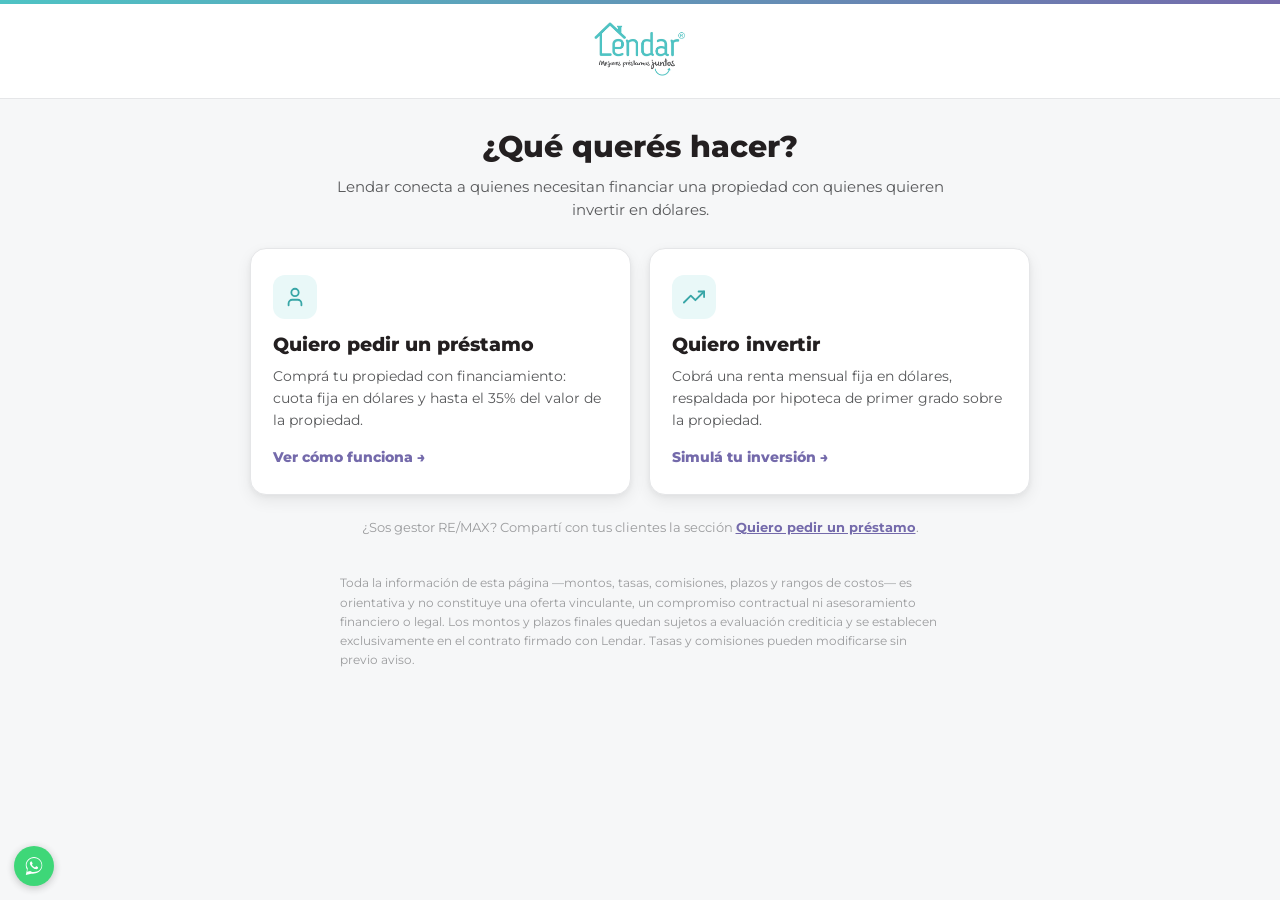
==== commit 8dedd109: "Split site into portada, /solicitantes/ and /inversores/ - Shared CSS/JS and images moved to assets/" ====
--- a/index.html
+++ b/index.html
@@ -3,1100 +3,63 @@
 <head>
 <meta charset="UTF-8" />
 <meta name="viewport" content="width=device-width, initial-scale=1.0" />
-<title>Lendar — Créditos Hipotecarios</title>
-<link rel="icon" type="image/png" href="[data-uri]">
-<link rel="apple-touch-icon" href="[data-uri]">
-
+<title>Lendar Litoral | Préstamos hipotecarios e inversión en Santa Fe y Entre Ríos</title>
+<meta name="description" content="Pedí un préstamo hipotecario en dólares o invertí con garantía hipotecaria. Lendar en Santa Fe y Entre Ríos." />
+<link rel="canonical" href="https://lendarlitoral.ar/" />
+<meta property="og:type" content="website" />
+<meta property="og:locale" content="es_AR" />
+<meta property="og:site_name" content="Lendar Litoral" />
+<meta property="og:title" content="Lendar Litoral | Préstamos hipotecarios e inversión en Santa Fe y Entre Ríos" />
+<meta property="og:description" content="Pedí un préstamo hipotecario en dólares o invertí con garantía hipotecaria. Lendar en Santa Fe y Entre Ríos." />
+<meta property="og:url" content="https://lendarlitoral.ar/" />
+<meta property="og:image" content="https://lendarlitoral.ar/assets/lendar-logo.jpg" />
+<link rel="icon" type="image/png" href="assets/favicon.png">
+<link rel="apple-touch-icon" href="assets/apple-touch-icon.png">
 <link rel="preconnect" href="https://fonts.googleapis.com">
 <link href="https://fonts.googleapis.com/css2?family=Montserrat:wght@300;400;500;600;700;800&display=swap" rel="stylesheet">
-<style>
-  :root{
-    --teal:#4EC3C4;
-    --teal-dark:#38A6A7;
-    --teal-tint:#E9F8F8;
-    --purple:#746AAB;
-    --purple-dark:#5C5389;
-    --purple-tint:#F1EFF9;
-    --charcoal:#58595B;
-    --ink:#231F20;
-    --bg:#F6F7F8;
-    --border:#E5E6E8;
-    --border-strong:#D2D4D7;
-    --muted:#9B9C9E;
-    --amber-tint:#FBF3E0;
-    --amber-text:#92620A;
-    --amber-border:#F0DDA8;
-    --green-text:#1F7A4D;
-    --orange-text:#B15C1E;
-    --shadow-sm:0 1px 2px rgba(35,31,32,.05),0 1px 3px rgba(35,31,32,.06);
-    --shadow-md:0 6px 16px rgba(35,31,32,.07),0 2px 5px rgba(35,31,32,.05);
-    --r-lg:16px;--r-md:12px;--r-sm:9px;
-  }
-  *{box-sizing:border-box;}
-  html,body{margin:0;padding:0;max-width:100%;overflow-x:hidden;}
-  body{
-    background:var(--bg);
-    color:var(--charcoal);
-    font-family:'Montserrat',Arial,Calibri,sans-serif;
-    line-height:1.55;
-    -webkit-font-smoothing:antialiased;
-    -webkit-tap-highlight-color:transparent;
-  }
-  img{max-width:100%;display:block;}
-  button{font-family:inherit;}
-  .wrap{max-width:1120px;margin:0 auto;padding:0 20px;}
-
-  /* Header */
-  .header{background:#fff;border-bottom:1px solid var(--border);padding:22px 0;position:relative;overflow:hidden;}
-  .header::before{content:'';position:absolute;top:0;left:0;right:0;height:4px;background:linear-gradient(90deg,var(--teal),var(--purple));}
-  .header-inner{display:flex;align-items:center;justify-content:center;gap:16px;flex-wrap:wrap;}
-  .logo-img{height:54px;width:auto;}
-
-  main{padding:28px 0 60px;}
-
-  /* Garantía — barra de cobertura LTV */
-  .ltv-headline{font-size:15.5px;font-weight:800;color:var(--ink);line-height:1.45;margin:0 0 14px;}
-  .ltv-headline strong{color:var(--teal-dark);}
-  .ltv-bar{position:relative;display:flex;height:48px;border-radius:12px;overflow:hidden;border:1px solid var(--border-strong);}
-  .ltv-loan{width:35%;background:var(--teal);display:flex;align-items:center;justify-content:center;color:#fff;font-weight:800;font-size:14px;}
-  .ltv-buffer{width:65%;background:var(--teal-tint);display:flex;align-items:center;justify-content:center;color:var(--teal-dark);font-weight:800;font-size:14px;}
-  .ltv-legend{display:flex;margin-top:8px;font-size:11.5px;font-weight:700;color:var(--muted);text-transform:uppercase;letter-spacing:.03em;}
-  .ltv-legend span{text-align:center;padding:0 4px;}
-  .ltv-legend span:first-child{width:35%;}
-  .ltv-legend span:last-child{width:65%;}
-  .mora-foot{font-size:12px;color:var(--muted);line-height:1.55;font-weight:600;margin:14px 0 0;padding-top:12px;border-top:1px solid var(--border);}
-  @media(max-width:520px){.ltv-loan,.ltv-buffer{font-size:12px;} .ltv-legend{font-size:10.5px;}}
-
-  /* Section title */
-  .section-title{display:flex;align-items:center;gap:9px;font-size:17px;font-weight:800;color:var(--purple);margin:0 0 16px;}
-  .section-title svg{width:20px;height:20px;color:var(--teal);flex-shrink:0;}
-
-  /* Tabs */
-  .role-tabs{display:flex;align-items:stretch;background:#ECEEEF;padding:4px;border-radius:16px;max-width:420px;margin:0 auto 26px;box-shadow:inset 0 1px 2px rgba(0,0,0,.05);}
-  .role-tab{flex:1;display:flex;align-items:center;justify-content:center;gap:6px;padding:14px;border-radius:12px;border:none;background:transparent;font-size:13.5px;font-weight:700;line-height:1;color:#7C7D7F;cursor:pointer;transition:all .15s;}
-  .role-tab.active{background:#fff;color:var(--purple);box-shadow:var(--shadow-sm);}
-  .role-tab svg{width:15px;height:15px;color:var(--teal);display:block;flex-shrink:0;}
-
-  /* Card */
-  .card{background:#fff;border:1px solid var(--border);border-radius:var(--r-lg);box-shadow:var(--shadow-md);overflow:hidden;margin-bottom:22px;}
-  .card-head{background:var(--purple-tint);padding:16px 22px;border-bottom:1px solid var(--border);display:flex;align-items:center;justify-content:space-between;gap:14px;font-weight:800;color:var(--purple);font-size:15px;text-transform:uppercase;letter-spacing:.02em;width:100%;border:none;border-bottom:1px solid var(--border);cursor:pointer;text-align:left;font-family:inherit;-webkit-appearance:none;appearance:none;}
-  .card-head-label{display:flex;align-items:center;gap:9px;}
-  .card-head svg{width:18px;height:18px;color:var(--teal);flex-shrink:0;}
-  .card-chevron{color:var(--purple) !important;transition:transform .2s;}
-  .card-head.open .card-chevron{transform:rotate(180deg);}
-  .card-body{padding:22px;}
-  .card-body.collapsed{display:none;}
-  .card-sub{font-size:13px;color:var(--muted);margin:2px 0 0;}
-
-  /* Por qué Lendar — expandable persuasive cards */
-  .why-grid{display:grid;grid-template-columns:1fr;gap:12px;}
-  @media(min-width:768px){.why-grid{grid-template-columns:repeat(2,1fr);}}
-  @media(min-width:768px){#reqGrid{grid-template-columns:2fr 3fr;}}
-  .why-card{text-align:left;border:1px solid var(--border);border-radius:14px;background:#fff;cursor:pointer;padding:16px 18px;transition:border-color .15s,box-shadow .15s,background .15s;width:100%;min-width:0;font:inherit;color:inherit;-webkit-appearance:none;appearance:none;}
-  .why-card:hover{border-color:var(--teal);box-shadow:0 4px 14px rgba(78,195,196,.15);}
-  .why-card.open{border-color:var(--purple);background:var(--purple-tint);}
-  .why-head{display:flex;align-items:center;gap:12px;}
-  .why-icon{width:38px;height:38px;border-radius:10px;background:var(--teal-tint);display:flex;align-items:center;justify-content:center;flex-shrink:0;transition:background .15s;}
-  .why-icon svg{width:20px;height:20px;color:var(--teal-dark);}
-  .why-card.open .why-icon{background:var(--purple);}
-  .why-card.open .why-icon svg{color:#fff;}
-  .why-title{font-size:14.5px;font-weight:800;color:var(--ink);flex:1;}
-  .why-chevron{width:18px;height:18px;color:var(--muted);transition:transform .2s,color .15s;flex-shrink:0;}
-  .why-card.open .why-chevron{transform:rotate(180deg);color:var(--purple);}
-  .why-body{max-height:0;overflow:hidden;transition:max-height .28s ease,margin-top .28s ease;}
-  .why-card.open .why-body{max-height:800px;margin-top:12px;}
-  .why-text{font-size:13px;color:var(--charcoal);line-height:1.55;font-weight:500;margin:0;padding-left:50px;}
-  .why-list{font-size:13px;color:var(--charcoal);line-height:1.6;font-weight:500;margin:0;padding-left:68px;list-style:disc;}
-  .why-list li{margin-bottom:8px;}
-  .why-sublist{list-style:circle;margin:8px 0 0;padding-left:20px;font-weight:500;}
-  .why-sublist li{margin-bottom:6px;}
-  .why-list li:last-child{margin-bottom:0;}
-  .timeline{position:relative;}
-  .timeline::before{content:'';position:absolute;left:19px;top:4px;bottom:4px;width:2px;background:linear-gradient(var(--teal),var(--purple));}
-  .tl-step{position:relative;padding:0 0 20px 52px;}
-  .tl-step:last-child{padding-bottom:0;}
-  .tl-num{position:absolute;left:0;top:0;width:40px;height:40px;border-radius:50%;background:#fff;border:2px solid var(--teal);color:var(--teal-dark);font-weight:800;font-size:14px;display:flex;align-items:center;justify-content:center;z-index:1;}
-  .tl-head{display:flex;flex-wrap:wrap;align-items:baseline;gap:9px;margin-bottom:5px;padding-top:8px;}
-  .tl-title{font-size:14px;font-weight:800;color:var(--ink);}
-  .tl-duration{font-size:12px;font-weight:700;color:var(--teal-dark);background:var(--teal-tint);padding:3px 9px;border-radius:7px;line-height:1.4;}
-  .tl-desc{font-size:13px;color:var(--charcoal);font-weight:500;margin:0;line-height:1.55;overflow-wrap:break-word;word-break:break-word;}
-
-  /* Calculator */
-  .calc-grid{display:grid;grid-template-columns:1fr;gap:26px;}
-  .calc-grid > div{min-width:0;}
-  @media(min-width:1024px){.calc-grid{grid-template-columns:1fr 1fr;}}
-  .table-section{margin-top:26px;}
-  .field{margin-bottom:14px;}
-  .field-label{display:flex;justify-content:space-between;flex-wrap:wrap;column-gap:10px;row-gap:2px;font-size:14px;font-weight:700;color:var(--charcoal);margin-bottom:5px;}
-  .field-label .val{font-family:'Courier New',monospace;color:var(--purple);white-space:nowrap;margin-left:auto;}
-  .field-label .val .unit-sm{font-family:'Montserrat',sans-serif;font-size:0.72em;font-weight:600;margin-left:3px;}
-  input[type=range]{width:100%;accent-color:var(--teal);height:5px;cursor:pointer;}
-  .range-scale{display:flex;justify-content:space-between;font-size:11.5px;color:var(--muted);font-family:'Courier New',monospace;margin-top:3px;}
-  .note-box{padding:11px 13px;border-radius:10px;font-size:13px;line-height:1.5;margin-bottom:12px;}
-  .note-info{background:var(--purple-tint);color:var(--purple-dark);border:1px solid #DAD6EE;}
-  .note-warn{background:var(--amber-tint);color:var(--amber-text);border:1px solid var(--amber-border);}
-  .result-box{background:linear-gradient(#fafbfb,#f1f2f3);border:1px solid var(--border);border-left:4px solid var(--purple);border-radius:12px;padding:18px 18px 16px;margin-bottom:14px;}
-  .result-label{font-size:12.5px;text-transform:uppercase;font-weight:800;color:var(--purple);letter-spacing:.03em;}
-  .result-value{font-size:38px;font-weight:800;font-family:'Courier New',monospace;color:var(--purple);margin-top:6px;line-height:1.15;}
-  .result-value .unit{font-size:15px;font-weight:600;color:var(--charcoal);font-family:'Montserrat',sans-serif;margin-left:6px;}
-  .result-value .range-word{font-size:0.42em;font-weight:700;color:var(--charcoal);font-family:'Montserrat',sans-serif;vertical-align:middle;}
-  .result-sub{font-size:12px;color:var(--muted);font-weight:700;margin-top:4px;}
-  .result-fee-note{font-size:11.5px;color:var(--muted);font-weight:500;margin-top:8px;padding-top:8px;border-top:1px solid var(--border);}
-  .term-grid{display:grid;grid-template-columns:repeat(5,1fr);gap:6px;}
-  .term-btn{display:flex;flex-direction:column;align-items:center;justify-content:center;gap:2px;padding:10px 2px;text-align:center;border-radius:10px;border:1px solid var(--border);background:#fff;cursor:pointer;color:#7C7D7F;}
-  .term-btn-years{font-size:13px;font-weight:800;}
-  .term-btn-rate{font-size:11px;font-weight:700;opacity:.7;}
-  .term-btn.active{background:var(--purple);color:#fff;border-color:var(--purple);}
-  .choice-grid{display:grid;grid-template-columns:repeat(2,1fr);gap:8px;}
-  .choice-btn{padding:11px 12px;text-align:center;border-radius:10px;font-size:13px;font-weight:800;border:1px solid var(--border);background:#fff;cursor:pointer;color:#7C7D7F;font-family:inherit;-webkit-appearance:none;appearance:none;}
-  .choice-btn.active{background:var(--purple);color:#fff;border-color:var(--purple);}
-  .term-btn.active .term-btn-rate{opacity:.9;}
-  .vuyp-box{border-radius:12px;background:#FAFBFB;border:1px solid var(--border);margin-top:4px;overflow:hidden;}
-  .checkbox-row{display:flex;gap:9px;align-items:center;cursor:pointer;font-size:14px;font-weight:700;color:var(--charcoal);padding:14px 12px;width:100%;box-sizing:border-box;}
-  .checkbox-row input{margin-top:2px;width:14px;height:14px;accent-color:var(--teal);}
-  .table-toggle-btn{display:flex;align-items:center;justify-content:space-between;gap:10px;width:100%;padding:12px 14px;margin-bottom:10px;border-radius:10px;border:1px solid var(--border);background:var(--bg);color:var(--purple);font-size:13px;font-weight:800;cursor:pointer;font-family:inherit;-webkit-appearance:none;appearance:none;transition:background .15s,border-color .15s;}
-  .table-toggle-btn:hover{background:var(--purple-tint);border-color:var(--purple);}
-  .table-toggle-btn .card-chevron{width:18px;height:18px;color:var(--purple);}
-  .table-toggle-btn.open .card-chevron{transform:rotate(180deg);}
-  .pdf-download-btn{display:flex;align-items:center;justify-content:center;gap:8px;width:100%;padding:12px 14px;margin-bottom:10px;border-radius:10px;border:1px solid var(--teal);background:var(--teal-tint);color:var(--teal-dark);font-size:13px;font-weight:800;cursor:pointer;font-family:inherit;-webkit-appearance:none;appearance:none;transition:background .15s,color .15s;}
-  .pdf-download-btn:hover{background:var(--teal);color:#fff;}
-  .pdf-download-btn:disabled{opacity:.6;cursor:default;}
-  .pdf-download-btn svg{width:16px;height:16px;flex-shrink:0;}
-  .table-wrap{max-height:400px;overflow-y:auto;overflow-x:auto;-webkit-overflow-scrolling:touch;border:1px solid var(--border);border-radius:10px;}
-  .table-wrap.collapsed{display:none;}
-  .table-scroll-hint{display:none;font-size:11px;color:var(--muted);text-align:right;margin-bottom:6px;}
-  @media(max-width:640px){.table-scroll-hint{display:block;}}
-  table{width:100%;border-collapse:collapse;font-size:13px;text-align:center;}
-  thead th{background:#F1F2F3;color:var(--charcoal);font-weight:800;padding:9px 10px;position:sticky;top:0;border-bottom:1px solid var(--border-strong);white-space:nowrap;}
-  th.th-amort{color:var(--green-text);} th.th-int{color:var(--orange-text);} th.th-iva{color:var(--purple);}
-  tbody td{padding:6px 10px;border-bottom:1px solid #F1F2F3;font-family:'Courier New',monospace;}
-  tbody tr:hover{background:#FAFBFB;}
-  td.c-period{font-weight:800;color:var(--muted);border-right:1px solid #F1F2F3;}
-  td.c-amort{color:#2A9D5C;} td.c-int{color:#C4741F;} td.c-iva{color:var(--purple);}
-  td.c-payment{color:var(--ink);font-weight:700;} td.c-balance{color:var(--ink);font-weight:800;}
-
-  /* Fees grid */
-  .fees-grid{display:grid;grid-template-columns:1fr;gap:20px;align-items:start;}
-  @media(min-width:1024px){.fees-grid{grid-template-columns:5fr 7fr;}}
-  .fee-panel{background:var(--bg);border:1px solid #ECEDEE;border-radius:16px;padding:18px;}
-  .fee-eyebrow{font-size:11.5px;font-weight:800;color:var(--muted);text-transform:uppercase;letter-spacing:.03em;display:block;margin-bottom:10px;}
-  .fee-row{display:flex;justify-content:space-between;align-items:center;padding:10px 12px;background:#fff;border:1px solid var(--border);border-radius:12px;font-size:13.5px;margin-bottom:9px;flex-wrap:wrap;row-gap:6px;}
-  @media(max-width:480px){
-    .fee-row > span:first-child{flex:1 1 100%;}
-    .fee-row strong{flex:0 0 auto;margin-left:auto;}
-  }
-  .fee-row span{color:var(--charcoal);font-weight:700;}
-  .fee-row small{color:var(--muted);font-size:11.5px;}
-  .fee-row small span{color:var(--muted);font-weight:600;}
-  .fee-row strong{font-family:'Courier New',monospace;color:var(--ink);}
-  .fee-foot{font-size:11.5px;color:var(--muted);font-style:italic;margin-top:10px;padding-top:10px;border-top:1px solid #ECEDEE;}
-  .cost-line{display:flex;justify-content:space-between;align-items:center;font-size:13.5px;padding:8px 0;}
-  .cost-line + .cost-line{border-top:1px solid #F1F2F3;}
-  .cost-line span{color:var(--charcoal);font-weight:700;}
-  .cost-line small{color:var(--muted);font-size:11.5px;}
-  .cost-line strong{font-weight:800;color:var(--ink);}
-  .escribania-block{padding:10px 0;}
-  .escribania-block + .escribania-block{border-top:1px solid #F1F2F3;}
-  .escribania-title{font-size:13.5px;font-weight:800;color:var(--charcoal);}
-  .escribania-title small{font-weight:600;color:var(--muted);font-size:11.5px;margin-left:4px;}
-  .escribania-value{font-size:13.5px;font-weight:700;color:var(--ink);margin-top:4px;}
-  .cost-total{margin-top:12px;padding:11px;background:var(--teal-tint);border:1px solid #CBEBEB;border-radius:12px;display:flex;justify-content:space-between;align-items:center;}
-  .cost-total span{font-size:13.5px;font-weight:800;color:var(--charcoal);}
-  .cost-total strong{font-family:'Courier New',monospace;color:var(--teal-dark);font-size:14px;}
-
-
-  /* Directory */
-  .dir-grid{display:grid;grid-template-columns:1fr;gap:14px;}
-  @media(min-width:640px){.dir-grid{grid-template-columns:repeat(2,1fr);}}
-  @media(min-width:1024px){.dir-grid{grid-template-columns:repeat(auto-fit,minmax(200px,1fr));}}
-  .dir-card{background:#fff;border:1px solid var(--border);border-radius:12px;padding:14px;font-size:12.5px;display:flex;flex-direction:column;height:100%;}
-  .dir-content{flex:1 1 auto;}
-  .dir-city{display:table;margin:0 auto 9px;font-size:10.5px;font-weight:800;text-transform:uppercase;letter-spacing:.02em;color:var(--teal-dark);background:var(--teal-tint);padding:2px 8px;border-radius:6px;}
-  .dir-name{font-weight:800;color:var(--ink);font-size:13px;margin:0 0 7px;}
-  .dir-addr{display:flex;gap:5px;align-items:flex-start;color:#7C7D7F;font-size:11.5px;margin-bottom:9px;}
-  .dir-addr svg{width:12px;height:12px;flex-shrink:0;margin-top:1px;color:var(--muted);}
-  .dir-offices-label{font-size:10.5px;text-transform:uppercase;font-weight:800;color:var(--muted);display:block;margin-bottom:4px;letter-spacing:.02em;}
-  .dir-office{display:block;font-size:11.5px;font-weight:700;color:var(--charcoal);}
-  .dir-contact-btn{display:flex;align-items:center;justify-content:center;gap:6px;margin-top:16px;padding:8px 10px;border-radius:9px;border:1px solid var(--border);background:var(--bg);color:var(--teal-dark);font-size:11.5px;font-weight:800;text-decoration:none;transition:background .15s,border-color .15s;}
-  .dir-contact-btn svg{width:14px;height:14px;}
-  .dir-contact-btn:hover{background:var(--teal-tint);border-color:var(--teal);}
-
-  footer{padding:26px 20px 40px;text-align:left;font-size:12px;line-height:1.6;color:var(--muted);max-width:640px;margin:0 auto;}
-  .hidden{display:none !important;}
-  .fade-in{animation:fadeIn .25s ease-out;}
-  @keyframes fadeIn{from{opacity:0;transform:translateY(8px);}to{opacity:1;transform:translateY(0);}}
-</style>
+<link rel="stylesheet" href="assets/style.css">
 </head>
 <body>
 
 <header class="header">
   <div class="wrap header-inner">
     <a href="https://www.lendar.com.ar" target="_blank" rel="noopener" style="display:inline-block;line-height:0;">
-    <img class="logo-img" src="[data-uri]" alt="Lendar" /></a>
+    <img class="logo-img" src="assets/lendar-logo.jpg" alt="Lendar" /></a>
   </div>
 </header>
 
 <main class="wrap">
 
-  <div class="role-tabs">
-    <button class="role-tab active" id="tabSolicitante">
-      <svg viewBox="0 0 24 24" fill="none" stroke="currentColor" stroke-width="2" stroke-linecap="round" stroke-linejoin="round"><path d="M19 21v-2a4 4 0 0 0-4-4H9a4 4 0 0 0-4 4v2"/><circle cx="12" cy="7" r="4"/></svg>
-      Soy Solicitante
-    </button>
-    <button class="role-tab" id="tabInversor">
-      <svg viewBox="0 0 24 24" fill="none" stroke="currentColor" stroke-width="2" stroke-linecap="round" stroke-linejoin="round"><polyline points="23 6 13.5 15.5 8.5 10.5 1 18"/><polyline points="17 6 23 6 23 12"/></svg>
-      Soy Inversor
-    </button>
+  <div class="page-hero">
+    <h1>¿Qué querés hacer?</h1>
+    <p>Lendar conecta a quienes necesitan financiar una propiedad con quienes quieren invertir en dólares.</p>
   </div>
 
-  <!-- SOLICITANTE PANEL -->
-  <div id="panelSolicitante">
-
-    <div class="card">
-      <div class="card-head">
-        <span class="card-head-label">
-          <span style="height:8px;width:8px;border-radius:50%;background:var(--teal);display:inline-block;"></span>
-          Qué necesito para pedir un Lendar?
-        </span>
-        <svg class="card-chevron" viewBox="0 0 24 24" fill="none" stroke="currentColor" stroke-width="2" stroke-linecap="round" stroke-linejoin="round"><polyline points="6 9 12 15 18 9"/></svg>
-      </div>
-      <div class="card-body collapsed">
-        <div class="why-grid" id="reqGrid"></div>
-      </div>
-    </div>
-
-    <div class="card">
-      <div class="card-head">
-        <span class="card-head-label">
-          <span style="height:8px;width:8px;border-radius:50%;background:var(--teal);display:inline-block;"></span>
-          EL PASO A PASO DE TU SOLICITUD
-        </span>
-        <svg class="card-chevron" viewBox="0 0 24 24" fill="none" stroke="currentColor" stroke-width="2" stroke-linecap="round" stroke-linejoin="round"><polyline points="6 9 12 15 18 9"/></svg>
-      </div>
-      <div class="card-body collapsed">
-        <div class="timeline" id="timeline"></div>
-      </div>
-    </div>
-
-    <div class="card">
-      <div class="card-head">
-        <span class="card-head-label">
-          <span style="height:8px;width:8px;border-radius:50%;background:var(--teal);display:inline-block;"></span>
-          Por qué Lendar?
-        </span>
-        <svg class="card-chevron" viewBox="0 0 24 24" fill="none" stroke="currentColor" stroke-width="2" stroke-linecap="round" stroke-linejoin="round"><polyline points="6 9 12 15 18 9"/></svg>
-      </div>
-      <div class="card-body collapsed">
-        <div class="why-grid" id="whyGrid"></div>
-      </div>
-    </div>
-
-    <div class="card">
-      <div class="card-head">
-        <span class="card-head-label">
-          <svg viewBox="0 0 24 24" fill="none" stroke="currentColor" stroke-width="2" stroke-linecap="round" stroke-linejoin="round"><rect x="4" y="2" width="16" height="20" rx="2" ry="2"/><line x1="8" y1="6" x2="16" y2="6"/><line x1="16" y1="14" x2="16" y2="18"/><path d="M16 10h.01M12 10h.01M8 10h.01M12 14h.01M8 14h.01M12 18h.01M8 18h.01"/></svg>
-          Simulá tu préstamo
-        </span>
-        <svg class="card-chevron" viewBox="0 0 24 24" fill="none" stroke="currentColor" stroke-width="2" stroke-linecap="round" stroke-linejoin="round"><polyline points="6 9 12 15 18 9"/></svg>
-      </div>
-      <div class="card-body collapsed">
-        <div class="calc-grid">
-          <div>
-
-            <div class="field">
-              <div class="field-label"><span>Valor real de propiedad a hipotecar</span><span class="val" id="propValLabel"></span></div>
-              <input type="range" id="propSlider" min="28572" max="500000" step="1000">
-              <div class="range-scale"><span>28.572</span><span>150.000</span><span>300.000</span><span>500.000</span></div>
-            </div>
-
-            <div class="field">
-              <div class="field-label"><span>Monto solicitado (hasta el 35%)</span><span class="val" id="loanValLabel"></span></div>
-              <input type="range" id="loanSlider" min="10000" max="150000" step="500">
-              <div class="range-scale"><span>10.000</span><span>50.000</span><span>100.000</span><span>150.000</span></div>
-            </div>
-
-            <div class="note-box note-info hidden" id="minPropNote">Este es el valor mínimo de la propiedad para el monto de préstamo requerido — se presta hasta el 35% del valor real.</div>
-
-            <div class="note-box note-warn hidden" id="ltvWarning" style="margin-bottom:0;"><strong>Atento:</strong> el monto solicitado no puede exceder el 35% del valor real de la propiedad a hipotecar.</div>
-          </div>
-
-          <div>
-            <div class="result-box">
-              <div class="result-label">Cuota mensual estimada</div>
-              <div class="result-value" id="resultPayment"></div>
-              <div class="result-sub" id="resultSub"></div>
-              <div class="result-fee-note">Ya incluye la devolución de la comisión Lendar, financiada dentro del préstamo.</div>
-            </div>
-
-            <div class="field">
-              <div class="field-label"><span>Plazo de devolución</span></div>
-              <div class="term-grid" id="termGrid"></div>
-            </div>
-
-            <div class="vuyp-box">
-              <label class="checkbox-row">
-                <input type="checkbox" id="vuypCheck">
-                <span>Vivienda única y permanente</span>
-              </label>
-            </div>
-          </div>
-        </div>
-
-        <div class="table-section">
-          <button type="button" class="table-toggle-btn" id="tableToggleBtn">
-            <span>Ver tabla de cuotas mes a mes</span>
-            <svg class="card-chevron" viewBox="0 0 24 24" fill="none" stroke="currentColor" stroke-width="2" stroke-linecap="round" stroke-linejoin="round"><polyline points="6 9 12 15 18 9"/></svg>
-          </button>
-          <div class="table-scroll-hint">Deslizá hacia los costados para ver toda la tabla →</div>
-          <div class="table-wrap collapsed" id="tableWrap">
-            <table>
-              <thead>
-                <tr>
-                  <th>N° Cuota</th>
-                  <th class="th-amort">Amortización</th>
-                  <th class="th-int">Interés</th>
-                  <th class="th-iva">IVA <span style="font-weight:400;color:var(--muted);">(21%)</span></th>
-                  <th>Cuota Total</th>
-                  <th>Saldo Deudor</th>
-                </tr>
-              </thead>
-              <tbody id="tableBody"></tbody>
-            </table>
-          </div>
-        </div>
-      </div>
-    </div>
-
-    <div class="card">
-      <div class="card-head">
-        <span class="card-head-label">
-          <svg viewBox="0 0 24 24" fill="none" stroke="currentColor" stroke-width="2" stroke-linecap="round" stroke-linejoin="round"><rect x="4" y="2" width="16" height="20" rx="2" ry="2"/><line x1="8" y1="6" x2="16" y2="6"/><line x1="16" y1="14" x2="16" y2="18"/><path d="M16 10h.01M12 10h.01M8 10h.01M12 14h.01M8 14h.01M12 18h.01M8 18h.01"/></svg>
-          Costos y Honorarios
-        </span>
-        <svg class="card-chevron" viewBox="0 0 24 24" fill="none" stroke="currentColor" stroke-width="2" stroke-linecap="round" stroke-linejoin="round"><polyline points="6 9 12 15 18 9"/></svg>
-      </div>
-      <div class="card-body collapsed">
-        <div class="fees-grid">
-          <div class="fee-panel">
-            <div>
-              <span class="fee-eyebrow">Comisión Lendar</span>
-              <div class="fee-row"><span>Comisión Lendar <small>(5% + IVA de <span id="feeBaseLabel"></span>)</small></span><strong id="feeSolLabel"></strong></div>
-            </div>
-            <div class="fee-foot">La comisión no se paga por separado: se suma al préstamo y se devuelve junto con la cuota mensual.</div>
-          </div>
-          <div class="fee-panel">
-            <div>
-              <span class="fee-eyebrow">Previsión de Costos de Escribanía</span>
-              <div class="escribania-block"><div class="escribania-title">Compra con financiamiento Lendar <small>(incluye compra-venta e hipoteca)</small></div><div class="escribania-value">3% a 10% del valor real del inmueble</div></div>
-              <div class="escribania-block"><div class="escribania-title">Hipoteca sola <small>(el inmueble ya es tuyo, no hay compra-venta)</small></div><div class="escribania-value">3% a 6,5% del monto del préstamo</div></div>
-            </div>
-            <div class="fee-foot" style="border-top:none;padding-top:0;">Valores estimados a modo orientativo — no son un presupuesto ni una cotización. El costo final puede variar y Lendar no garantiza esta cifra. Confirmalo siempre con la escribanía a cargo de tu operación.</div>
-          </div>
-        </div>
-      </div>
-    </div>
+  <div class="path-cards">
+    <a class="path-card" href="solicitantes/">
+      <span class="path-icon"><svg viewBox="0 0 24 24" fill="none" stroke="currentColor" stroke-width="2" stroke-linecap="round" stroke-linejoin="round"><path d="M19 21v-2a4 4 0 0 0-4-4H9a4 4 0 0 0-4 4v2"/><circle cx="12" cy="7" r="4"/></svg></span>
+      <h2>Quiero pedir un préstamo</h2>
+      <p>Comprá tu propiedad con financiamiento: cuota fija en dólares y hasta el 35% del valor de la propiedad.</p>
+      <span class="path-go">Ver cómo funciona →</span>
+    </a>
+    <a class="path-card" href="inversores/">
+      <span class="path-icon"><svg viewBox="0 0 24 24" fill="none" stroke="currentColor" stroke-width="2" stroke-linecap="round" stroke-linejoin="round"><polyline points="23 6 13.5 15.5 8.5 10.5 1 18"/><polyline points="17 6 23 6 23 12"/></svg></span>
+      <h2>Quiero invertir</h2>
+      <p>Cobrá una renta mensual fija en dólares, respaldada por hipoteca de primer grado sobre la propiedad.</p>
+      <span class="path-go">Simulá tu inversión →</span>
+    </a>
   </div>
 
-  <!-- INVERSOR PANEL -->
-  <div id="panelInversor" class="hidden">
-
-    <div class="card">
-      <div class="card-head">
-        <span class="card-head-label">
-          <svg viewBox="0 0 24 24" fill="none" stroke="currentColor" stroke-width="2" stroke-linecap="round" stroke-linejoin="round"><path d="M12 22s8-4 8-10V5l-8-3-8 3v7c0 6 8 10 8 10z"/></svg>
-          Respaldo de tu inversión
-        </span>
-        <svg class="card-chevron" viewBox="0 0 24 24" fill="none" stroke="currentColor" stroke-width="2" stroke-linecap="round" stroke-linejoin="round"><polyline points="6 9 12 15 18 9"/></svg>
-      </div>
-      <div class="card-body collapsed">
-
-        <p class="ltv-headline">Tu préstamo nunca supera el <strong>35% del valor real de la propiedad</strong>.</p>
-
-        <div class="ltv-bar">
-          <div class="ltv-loan">35%</div>
-          <div class="ltv-buffer">65%</div>
-        </div>
-        <div class="ltv-legend"><span>Tu préstamo</span><span>Margen de cobertura</span></div>
-
-        <p style="margin:16px 0 0;font-size:13.5px;line-height:1.6;color:var(--charcoal);font-weight:500;">Con Lendar se autorizan préstamos por hasta el 35% del valor real de la propiedad. Esto significa que tu inversión está aforada <strong>casi 3 veces</strong>.</p>
-
-
-      </div>
-    </div>
-
-    <div class="card">
-      <div class="card-head">
-        <span class="card-head-label">
-          <svg viewBox="0 0 24 24" fill="none" stroke="currentColor" stroke-width="2" stroke-linecap="round" stroke-linejoin="round"><path d="M10.29 3.86L1.82 18a2 2 0 0 0 1.71 3h16.94a2 2 0 0 0 1.71-3L13.71 3.86a2 2 0 0 0-3.42 0z"/><line x1="12" y1="9" x2="12" y2="13"/><line x1="12" y1="17" x2="12.01" y2="17"/></svg>
-          ¿Y si el solicitante no paga?
-        </span>
-        <svg class="card-chevron" viewBox="0 0 24 24" fill="none" stroke="currentColor" stroke-width="2" stroke-linecap="round" stroke-linejoin="round"><polyline points="6 9 12 15 18 9"/></svg>
-      </div>
-      <div class="card-body collapsed">
-
-        <div class="note-box note-info" style="margin-bottom:18px;">Desde 2018, más de 2.000 familias compraron su casa con Lendar en todo el país. Nunca tuvimos que ejecutar una propiedad por mora.</div>
-
-        <div class="timeline">
-          <div class="tl-step">
-            <div class="tl-num">1</div>
-            <div class="tl-head"><span class="tl-title">Filtro previo</span><span class="tl-duration">Antes de la firma</span></div>
-            <p class="tl-desc">Se aprueban solo solicitantes con buen historial de pago y cuota acorde a sus ingresos. La propiedad, verificada y con apto hipotecario de la escribanía.</p>
-          </div>
-          <div class="tl-step">
-            <div class="tl-num">2</div>
-            <div class="tl-head"><span class="tl-title">Se atrasa una cuota</span><span class="tl-duration">Si vos lo pedís</span></div>
-            <p class="tl-desc">Vos le avisás a Lendar y nosotros nos ocupamos de todo: mensaje, seguimiento, llamada y aviso de gestión legal. Vos no tenés que perseguir a nadie.</p>
-          </div>
-          <div class="tl-step">
-            <div class="tl-num">3</div>
-            <div class="tl-head"><span class="tl-title">Corre el interés punitorio</span><span class="tl-duration">Desde el primer día de mora</span></div>
-            <p class="tl-desc">El interés pactado sube un 50%. Sobre 13,5% TNA, la mora rinde 20,25% TNA.</p>
-            <div style="margin-top:10px;">
-              <div class="fee-row"><span>Punitorio que cobrás vos</span><strong>100%</strong></div>
-              <div class="fee-row"><span>Costo de la gestión de mora para vos — la paga el deudor</span><strong>USD 0</strong></div>
-            </div>
-          </div>
-          <div class="tl-step">
-            <div class="tl-num">4</div>
-            <div class="tl-head"><span class="tl-title">Ejecución de la hipoteca</span><span class="tl-duration">Último recurso</span></div>
-            <p class="tl-desc">Si la mora no se resuelve, se ejecuta la hipoteca: la vía ya está firmada de antemano y los costos son a cargo del deudor. Lendar gestiona todo el proceso. Es el último recurso — el filtro previo y el margen del 65% hacen que casi nunca haga falta llegar acá.</p>
-          </div>
-        </div>
-
-      </div>
-    </div>
-
-    <div class="card">
-      <div class="card-head">
-        <span class="card-head-label">
-          <svg viewBox="0 0 24 24" fill="none" stroke="currentColor" stroke-width="2" stroke-linecap="round" stroke-linejoin="round"><line x1="12" y1="2" x2="12" y2="22"/><line x1="12" y1="3" x2="3" y2="5"/><line x1="12" y1="3" x2="21" y2="5"/><path d="M3 5v8a3 3 0 0 0 3 3h2"/><path d="M21 5v8a3 3 0 0 1-3 3h-2"/></svg>
-          Marco Legal
-        </span>
-        <svg class="card-chevron" viewBox="0 0 24 24" fill="none" stroke="currentColor" stroke-width="2" stroke-linecap="round" stroke-linejoin="round"><polyline points="6 9 12 15 18 9"/></svg>
-      </div>
-      <div class="card-body collapsed">
-        <p style="margin:0 0 14px;font-size:13.5px;line-height:1.6;color:var(--charcoal);">Cuando invertís con Lendar, tu dinero y los derechos se formalizan a través de un <strong>contrato firmado</strong> ante <strong>escribano público</strong>. La propiedad que el solicitante está comprando queda <strong>hipotecada a tu nombre en primer grado</strong>, lo que significa que vos tenés derecho sobre esa propiedad antes que cualquier otro acreedor. Si algo sale mal, el marco legal <strong>te permite ejecutar la hipoteca</strong> y vender la propiedad para recuperar tu dinero. En concreto, recibís:</p>
-        <ul style="margin:0;padding-left:22px;font-size:13px;color:var(--charcoal);line-height:1.7;font-weight:500;">
-          <li>Contrato de mutuo (firmado ante escribano)</li>
-          <li>Hipoteca de 1er grado sobre la propiedad</li>
-          <li>Documentación registrada en el Registro de Propiedad Inmueble</li>
-          <li>Poder legal para ejecutar la garantía si es necesario</li>
-        </ul>
-      </div>
-    </div>
-
-    <div class="card">
-      <div class="card-head">
-        <span class="card-head-label">
-          <svg viewBox="0 0 24 24" fill="none" stroke="currentColor" stroke-width="2" stroke-linecap="round" stroke-linejoin="round"><polyline points="23 6 13.5 15.5 8.5 10.5 1 18"/><polyline points="17 6 23 6 23 12"/></svg>
-          Montos mínimos y rentabilidad
-        </span>
-        <svg class="card-chevron" viewBox="0 0 24 24" fill="none" stroke="currentColor" stroke-width="2" stroke-linecap="round" stroke-linejoin="round"><polyline points="6 9 12 15 18 9"/></svg>
-      </div>
-      <div class="card-body collapsed">
-        <div class="calc-grid">
-          <div>
-            <div class="field">
-              <div class="field-label"><span>Monto a invertir</span><span class="val" id="invAmountLabel"></span></div>
-              <input type="range" id="invAmountSlider" min="10000" max="120000" step="1000">
-              <div class="range-scale"><span>10.000</span><span>40.000</span><span>80.000</span><span>120.000</span></div>
-            </div>
-
-            <div class="result-box">
-              <div class="result-label">Cobro mensual estimado</div>
-              <div class="result-value" id="invResultPayment"></div>
-              <div class="result-fee-note">Calculado mediante Sistema Francés directo en dólares billete.</div>
-            </div>
-
-            <div class="field" style="margin-bottom:0;">
-              <div class="field-label"><span>Plazo de inversión</span></div>
-              <div class="term-grid" id="invTermGrid"></div>
-            </div>
-
-            <div class="field" style="margin-bottom:0;margin-top:22px;">
-              <div class="field-label"><span>Costos</span></div>
-              <div class="fee-row"><span>Comisión Lendar <small id="invFeePctLabel"></small></span><strong id="invFeeAmountLabel"></strong></div>
-              <div class="fee-foot" style="border-top:none;padding-top:0;">Se paga por única vez, en efectivo, el día de la firma en la escribanía.</div>
-            </div>
-          </div>
-
-          <div>
-            <div class="field">
-              <div class="field-label"><span>Formato de entrega del capital</span></div>
-              <div class="choice-grid" id="deliveryGrid"></div>
-              <div class="note-box note-info" id="deliveryNote" style="margin-top:8px;margin-bottom:0;"></div>
-            </div>
-
-            <div class="field" style="margin-top:14px;">
-              <div class="field-label"><span>Formato de cobro de la cuota</span></div>
-              <div class="choice-grid" id="payoutGrid"></div>
-              <div class="note-box note-info" id="payoutNote" style="margin-top:8px;margin-bottom:0;"></div>
-            </div>
-
-            <div class="table-section" style="margin-top:14px;">
-              <button type="button" class="table-toggle-btn" id="invTableToggleBtn">
-                <span>Ver tabla de cuotas mes a mes</span>
-                <svg class="card-chevron" viewBox="0 0 24 24" fill="none" stroke="currentColor" stroke-width="2" stroke-linecap="round" stroke-linejoin="round"><polyline points="6 9 12 15 18 9"/></svg>
-              </button>
-              <div class="hidden" id="invDownloadWrap">
-                <button type="button" class="pdf-download-btn" id="invDownloadPdfBtn">
-                  <svg viewBox="0 0 24 24" fill="none" stroke="currentColor" stroke-width="2" stroke-linecap="round" stroke-linejoin="round"><path d="M21 15v4a2 2 0 0 1-2 2H5a2 2 0 0 1-2-2v-4"/><polyline points="7 10 12 15 17 10"/><line x1="12" y1="15" x2="12" y2="3"/></svg>
-                  <span>Descargá detalle de cuotas</span>
-                </button>
-              </div>
-              <div class="table-scroll-hint">Deslizá hacia los costados para ver toda la tabla →</div>
-              <div class="table-wrap collapsed" id="invTableWrap">
-                <table>
-                  <thead>
-                    <tr>
-                      <th>N° Cuota</th>
-                      <th class="th-amort">Amortización</th>
-                      <th class="th-int">Interés</th>
-                      <th>Cuota Total</th>
-                      <th>Saldo Deudor</th>
-                    </tr>
-                  </thead>
-                  <tbody id="invTableBody"></tbody>
-                </table>
-              </div>
-            </div>
-          </div>
-        </div>
-      </div>
-    </div>
-
-  </div>
-
-
-  <div class="card">
-    <div class="card-head">
-      <span class="card-head-label">
-        <svg viewBox="0 0 24 24" fill="none" stroke="currentColor" stroke-width="2" stroke-linecap="round" stroke-linejoin="round"><rect x="2" y="2" width="20" height="20" rx="2" ry="2"/><path d="M7 22V14h10v8"/><path d="M6 6h12"/><path d="M6 10h12"/></svg>
-        Lugares de firma
-      </span>
-      <svg class="card-chevron" viewBox="0 0 24 24" fill="none" stroke="currentColor" stroke-width="2" stroke-linecap="round" stroke-linejoin="round"><polyline points="6 9 12 15 18 9"/></svg>
-    </div>
-    <div class="card-body collapsed">
-      <div class="dir-grid" id="dirGrid"></div>
-    </div>
-  </div>
+  <p class="path-note">¿Sos gestor RE/MAX? Compartí con tus clientes la sección <a href="solicitantes/">Quiero pedir un préstamo</a>.</p>
 
 </main>
 
-<footer>Toda la información de esta página —montos, tasas, comisiones, plazos y rangos de costos— es orientativa y no constituye una oferta vinculante, un compromiso contractual ni asesoramiento financiero o legal. Los montos y plazos finales quedan sujetos a evaluación crediticia y se establecen exclusivamente en el contrato firmado con Lendar. Tasas y comisiones pueden modificarse sin previo aviso. La rentabilidad estimada para inversores depende del cumplimiento de pago del solicitante y no está garantizada por Lendar. Las escribanías listadas son estudios profesionales independientes; Lendar no garantiza sus plazos, disponibilidad ni el resultado de su gestión.</footer>
-
-<script>
-(function(){
-  "use strict";
-
-  var FLOW_STEPS = [
-    {title:"Solicitá tu préstamo online", duration:"Instantáneo", description:"Te registrás, simulás tu préstamo y completás el formulario con tus datos. Te contactamos por teléfono en 1 a 3 días hábiles."},
-    {title:"Reuní y enviá la documentación", duration:"A tu ritmo", description:"DNI, recibos de sueldo o facturación, escritura, impuesto inmobiliario y reserva de compraventa o ACM del gestor REMAX."},
-    {title:"Aprobación y firma del contrato", duration:"Hasta 7 días hábiles", description:"Validamos tu capacidad crediticia y la propiedad, y firmás el contrato digital con Lendar, comprometiéndote a tomar el préstamo."},
-    {title:"Escribanía, firma e hipoteca", duration:"15 a 45 días, según documentación del inmueble", description:"La escribanía revisa la documentación y el estado registral de la propiedad. Con el mutuo firmado, el inversor te presta el dinero y se constituye la hipoteca."},
-    {title:"Pagá tus cuotas y listo", duration:"Todo el plazo", description:"Pagás una cuota fija en dólares al inversor cada mes, en efectivo o transferencia según lo acordado antes de la firma."}
-  ];
-
-  var WHY_LENDAR = [
-    {
-      title:"Comprá Hoy",
-      text:"Como comprador, no necesitás juntar el 100% en efectivo para comprar hoy. Con el crédito Lendar —proceso 100% digital y aprobación en días— accedé a la casa que buscás con cuota fija, sin sorpresas cambiarias.",
-      icon:'<path d="M3 9l9-7 9 7v11a2 2 0 0 1-2 2H5a2 2 0 0 1-2-2z"/><polyline points="9 22 9 12 15 12 15 22"/>'
-    },
-    {
-      title:"Operación Blindada",
-      text:"Evitá que la operación se caiga por diferencia de cambio o discusión de gastos: se financian como parte del préstamo. Preaprobación estimada en menos de 7 días hábiles — la negociación no se enfría esperando al banco.",
-      icon:'<path d="M12 22s8-4 8-10V5l-8-3-8 3v7c0 6 8 10 8 10z"/>'
-    },
-    {
-      title:"Avanzá con Certeza",
-      text:"Con la aprobación financiera de Lendar en trámite, ya podés avanzar y comprometer la operación con el comprador. Avanzás la venta mientras se completa el proceso, sin esperar el \u201csí\u201d definitivo del banco para cerrar el trato.",
-      icon:'<circle cx="12" cy="12" r="10"/><polygon points="16.24 7.76 14.12 14.12 7.76 16.24 9.88 9.88 16.24 7.76"/>'
-    },
-    {
-      title:"Más Compradores",
-      text:"Como gestor, marcá tus propiedades en venta como aptas para crédito Lendar. Ampliás el universo de compradores posibles —muchos llegan al precio pedido gracias al financiamiento— y ayudás a tu vendedor a cerrar más rápido, sin bajar el precio para apurar la operación.",
-      icon:'<path d="M17 21v-2a4 4 0 0 0-4-4H5a4 4 0 0 0-4 4v2"/><circle cx="9" cy="7" r="4"/><path d="M23 21v-2a4 4 0 0 0-3-3.87"/><path d="M16 3.13a4 4 0 0 1 0 7.75"/>'
-    }
-  ];
-
-  var REQUISITOS = [
-    {
-      title:"Información de quien solicita el dinero",
-      icon:'<path d="M19 21v-2a4 4 0 0 0-4-4H9a4 4 0 0 0-4 4v2"/><circle cx="12" cy="7" r="4"/>',
-      items:[
-        "DNI en PDF",
-        {label:"Ingresos en PDF", sub:[
-          "En relación de dependencia: últimos 3 recibos de sueldo",
-          "Monotributista: facturación de los últimos 6 meses",
-          "Responsable inscripto: DDJJ de Ganancias"
-        ]}
-      ]
-    },
-    {
-      title:"Información del inmueble a hipotecar",
-      icon:'<path d="M3 9l9-7 9 7v11a2 2 0 0 1-2 2H5a2 2 0 0 1-2-2z"/><polyline points="9 22 9 12 15 12 15 22"/>',
-      items:[
-        "Copia de la escritura del inmueble",
-        "Impuesto Inmobiliario y Catastro",
-        "Documentación necesaria para escriturar según jurisdicción (planos, reglamento de co-propiedad, estado parcelario, etc. si correspondiera)",
-        "Reserva de la compra-venta con: nombre, apellido, DNI y domicilio del comprador y del vendedor, y cláusula \u201cLendar\u201d",
-        "Si no hay reserva: ACM / ficha de la propiedad a hipotecar con detalles y fotos"
-      ]
-    }
-  ];
-
-  var ESCRIBANIAS = [
-    {city:"Santa Fe", name:"Escribanía Culzoni & Zanetta", address:"San Martin 3262, Santa Fe", email:"escribaniaculzoni@gmail.com", offices:["Remax Santa Fe Capital","Remax Fortaleza (Esperanza)","Remax Conquista (Reconquista)"]},
-    {city:"Rafaela", name:"Escribanía Eguiazu", address:"Moreno 240, Rafaela", email:"hipotecas@escribaniaeguiazu.com.ar", offices:["Remax Confianza (Rafaela)"]},
-    {city:"Rosario I", name:"Escribanía Alegre", address:"Córdoba 1438 Piso 2, Of. 01, Rosario", email:"escribaniaalegre@gmail.com", offices:["Remax Forum","Remax Terra","Remax Select","Remax Colonial","Remax Tendencia"]},
-    {city:"Rosario II", name:"Verónica Ferreyra", address:"San Martín 647, Piso 5, Rosario", email:"escribanaferreyra@gmail.com", offices:["Remax Exclusivo","Remax Vip"]},
-    {city:"Paraná", name:"Escribanía Quinodoz", address:"San Martín 228, Paraná", email:"escribaniaquinodoz@gmail.com", offices:["Remax Por Más (Paraná)"]}
-  ];
-
-  var TERM_OPTIONS = [
-    {m:12, years:'1 año', rate:0.095},
-    {m:24, years:'2 años', rate:0.105},
-    {m:36, years:'3 años', rate:0.115},
-    {m:48, years:'4 años', rate:0.125},
-    {m:60, years:'5 años', rate:0.135}
-  ];
-  function pctLabel(r){ return (r*100).toFixed(1).replace('.',',')+'%'; }
-  function termRateFor(m){
-    for(var k=0;k<TERM_OPTIONS.length;k++){ if(TERM_OPTIONS[k].m===m) return TERM_OPTIONS[k].rate; }
-    return TERM_OPTIONS[TERM_OPTIONS.length-1].rate;
-  }
-
-  var state = { role:"solicitante", loanAmount:25000, propertyValue:75000, term:60, vuyp:true };
-
-  function fmt(n){ return Math.round(n).toLocaleString('es-AR'); }
-
-  function calc(){
-    var loanAmount = state.loanAmount, propertyValue = state.propertyValue, n = state.term, vuyp = state.vuyp;
-    var ltv = (loanAmount/propertyValue)*100;
-
-    var feeSolUSD = loanAmount * ((5.0*1.21)/100);
-    var financedPrincipal = loanAmount + feeSolUSD;
-
-    var annualRate = termRateFor(n);
-    var i = annualRate/12;
-    var monthly = n>0 ? (financedPrincipal*i*Math.pow(1+i,n))/(Math.pow(1+i,n)-1) : 0;
-
-    var balance = financedPrincipal, totalInterest = 0, schedule = [];
-    for(var p=1;p<=n;p++){
-      var interest = balance*i;
-      var principal = Math.min(balance, monthly-interest);
-      balance = Math.max(0, balance-principal);
-      totalInterest += interest;
-      var iva = vuyp ? 0 : interest*0.21;
-      schedule.push({period:p, principal:principal, interest:interest, iva:iva, payment:monthly+iva, balance:balance});
-    }
-    var totalReturned = 0, minP = Infinity, maxP = -Infinity;
-    schedule.forEach(function(r){ totalReturned += r.payment; if(r.payment<minP) minP=r.payment; if(r.payment>maxP) maxP=r.payment; });
-
-    return {ltv:ltv, monthly:monthly, feeSolUSD:feeSolUSD, financedPrincipal:financedPrincipal, schedule:schedule, totalInterest:totalInterest, totalReturned:totalReturned, minP:minP, maxP:maxP};
-  }
-
-  // ---- Steps timeline (static, glanceable — no click required) ----
-  var timelineEl = document.getElementById('timeline');
-  timelineEl.innerHTML = FLOW_STEPS.map(function(step, idx){
-    return '<div class="tl-step">'+
-      '<div class="tl-num">'+(idx+1)+'</div>'+
-      '<div class="tl-head"><span class="tl-title">'+step.title+'</span><span class="tl-duration">⏱ '+step.duration+'</span></div>'+
-      '<p class="tl-desc">'+step.description+'</p>'+
-    '</div>';
-  }).join('');
-
-  // ---- Por qué Lendar (expandable persuasive cards) ----
-  var whyGridEl = document.getElementById('whyGrid');
-  whyGridEl.innerHTML = WHY_LENDAR.map(function(item, idx){
-    return '<button type="button" class="why-card" id="whyCard'+idx+'">'+
-      '<div class="why-head">'+
-        '<span class="why-icon"><svg viewBox="0 0 24 24" fill="none" stroke="currentColor" stroke-width="2" stroke-linecap="round" stroke-linejoin="round">'+item.icon+'</svg></span>'+
-        '<span class="why-title">'+item.title+'</span>'+
-        '<svg class="why-chevron" viewBox="0 0 24 24" fill="none" stroke="currentColor" stroke-width="2" stroke-linecap="round" stroke-linejoin="round"><polyline points="6 9 12 15 18 9"/></svg>'+
-      '</div>'+
-      '<div class="why-body"><p class="why-text">'+item.text+'</p></div>'+
-    '</button>';
-  }).join('');
-  WHY_LENDAR.forEach(function(item, idx){
-    document.getElementById('whyCard'+idx).addEventListener('click', function(){
-      this.classList.toggle('open');
-    });
-  });
-
-  // ---- Qué necesito para pedir un Lendar (expandable requirement checklists) ----
-  var reqGridEl = document.getElementById('reqGrid');
-  reqGridEl.innerHTML = REQUISITOS.map(function(item, idx){
-    var itemsHtml = item.items.map(function(t){
-      if(typeof t === 'string'){ return '<li>'+t+'</li>'; }
-      var subHtml = t.sub.map(function(s){ return '<li>'+s+'</li>'; }).join('');
-      return '<li>'+t.label+'<ul class="why-sublist">'+subHtml+'</ul></li>';
-    }).join('');
-    return '<button type="button" class="why-card" id="reqCard'+idx+'">'+
-      '<div class="why-head">'+
-        '<span class="why-icon"><svg viewBox="0 0 24 24" fill="none" stroke="currentColor" stroke-width="2" stroke-linecap="round" stroke-linejoin="round">'+item.icon+'</svg></span>'+
-        '<span class="why-title">'+item.title+'</span>'+
-        '<svg class="why-chevron" viewBox="0 0 24 24" fill="none" stroke="currentColor" stroke-width="2" stroke-linecap="round" stroke-linejoin="round"><polyline points="6 9 12 15 18 9"/></svg>'+
-      '</div>'+
-      '<div class="why-body"><ul class="why-list">'+itemsHtml+'</ul></div>'+
-    '</button>';
-  }).join('');
-  REQUISITOS.forEach(function(item, idx){
-    document.getElementById('reqCard'+idx).addEventListener('click', function(){
-      this.classList.toggle('open');
-    });
-  });
-
-  // ---- Calculator ----
-  var propSlider = document.getElementById('propSlider');
-  var loanSlider = document.getElementById('loanSlider');
-  var vuypCheck = document.getElementById('vuypCheck');
-  var termGrid = document.getElementById('termGrid');
-  TERM_OPTIONS.forEach(function(t){
-    var btn = document.createElement('button');
-    btn.className = 'term-btn';
-    btn.innerHTML = '<span class="term-btn-years">'+t.years+'</span><span class="term-btn-rate">'+pctLabel(t.rate)+'</span>';
-    btn.setAttribute('data-term', t.m);
-    btn.addEventListener('click', function(){ state.term = t.m; renderCalc(); });
-    termGrid.appendChild(btn);
-  });
-
-  propSlider.addEventListener('input', function(){
-    var val = parseInt(propSlider.value, 10);
-    var minAllowed = Math.ceil(state.loanAmount/0.35);
-    state.propertyValue = Math.max(minAllowed, val);
-    renderCalc();
-  });
-  loanSlider.addEventListener('input', function(){
-    var val = parseInt(loanSlider.value, 10);
-    state.loanAmount = val;
-    state.propertyValue = Math.ceil(val/0.35);
-    renderCalc();
-  });
-  vuypCheck.addEventListener('change', function(){ state.vuyp = vuypCheck.checked; renderCalc(); });
-
-  function renderCalc(){
-    propSlider.value = state.propertyValue;
-    loanSlider.value = state.loanAmount;
-    vuypCheck.checked = state.vuyp;
-
-    document.getElementById('propValLabel').innerHTML = fmt(state.propertyValue)+'<span class="unit-sm">USD</span>';
-    document.getElementById('loanValLabel').innerHTML = fmt(state.loanAmount)+'<span class="unit-sm">USD</span>';
-    var minAllowed = Math.ceil(state.loanAmount/0.35);
-    document.getElementById('minPropNote').classList.toggle('hidden', state.propertyValue > minAllowed);
-
-    Array.prototype.forEach.call(termGrid.querySelectorAll('.term-btn'), function(btn){
-      btn.classList.toggle('active', parseInt(btn.getAttribute('data-term'),10) === state.term);
-    });
-
-    var c = calc();
-
-    document.getElementById('ltvWarning').classList.toggle('hidden', c.ltv <= 35);
-
-    var resultPayment = document.getElementById('resultPayment');
-    var resultSub = document.getElementById('resultSub');
-    if(state.vuyp){
-      resultPayment.innerHTML = fmt(c.monthly)+'<span class="unit">USD / mes</span>';
-      resultSub.textContent = '';
-    } else {
-      resultPayment.innerHTML = '<span class="range-word">entre</span> '+fmt(c.minP)+' <span class="range-word">y</span> '+fmt(c.maxP)+'<span class="unit">USD / mes</span>';
-      resultSub.textContent = 'El préstamo tributa IVA sobre los intereses';
-    }
-
-    document.getElementById('feeBaseLabel').textContent = fmt(state.loanAmount)+' USD';
-    document.getElementById('feeSolLabel').textContent = fmt(c.feeSolUSD)+' USD';
-
-    var tbody = document.getElementById('tableBody');
-    var rows = c.schedule.map(function(r){
-      return '<tr><td class="c-period">'+r.period+'</td>'+
-        '<td class="c-amort">'+fmt(r.principal)+'</td>'+
-        '<td class="c-int">'+fmt(r.interest)+'</td>'+
-        '<td class="c-iva">'+fmt(r.iva)+'</td>'+
-        '<td class="c-payment">'+fmt(r.payment)+'</td>'+
-        '<td class="c-balance">'+fmt(r.balance)+'</td></tr>';
-    });
-    tbody.innerHTML = rows.join('');
-  }
-
-  // ---- Investor simulator ----
-  var invState = { amount:10000, term:60, delivery:'efectivo', payout:'efectivo' };
-
-  var DELIVERY_OPTIONS = [
-    {key:'efectivo', label:'Efectivo', text:'Llevás el dinero en efectivo al momento de la firma.'},
-    {key:'transferencia', label:'Transferencia', text:'Asistís a la firma y en vivo hacés la transferencia del dinero.'}
-  ];
-  var PAYOUT_OPTIONS = [
-    {key:'efectivo', label:'Efectivo', text:'Te pagan la cuota mensual en efectivo en el domicilio que determines cercano al lugar de firma.'},
-    {key:'transferencia', label:'Transferencia', text:'Te pagan mensualmente al CBU que definas.'}
-  ];
-
-  function invCalc(){
-    var P = invState.amount, n = invState.term;
-    var i = termRateFor(n)/12;
-    var monthly = n>0 ? (P*i*Math.pow(1+i,n))/(Math.pow(1+i,n)-1) : 0;
-    var balance = P, schedule = [];
-    for(var p=1;p<=n;p++){
-      var interest = balance*i;
-      var principal = Math.min(balance, monthly-interest);
-      balance = Math.max(0, balance-principal);
-      schedule.push({period:p, principal:principal, interest:interest, payment:monthly, balance:balance});
-    }
-    return {monthly:monthly, schedule:schedule};
-  }
-
-  var invAmountSlider = document.getElementById('invAmountSlider');
-  var invTermGrid = document.getElementById('invTermGrid');
-  TERM_OPTIONS.forEach(function(t){
-    var btn = document.createElement('button');
-    btn.className = 'term-btn';
-    btn.innerHTML = '<span class="term-btn-years">'+t.years+'</span><span class="term-btn-rate">'+pctLabel(t.rate)+'</span>';
-    btn.setAttribute('data-term', t.m);
-    btn.addEventListener('click', function(){ invState.term = t.m; renderInv(); });
-    invTermGrid.appendChild(btn);
-  });
-
-  var deliveryGrid = document.getElementById('deliveryGrid');
-  DELIVERY_OPTIONS.forEach(function(opt){
-    var btn = document.createElement('button');
-    btn.type = 'button';
-    btn.className = 'choice-btn';
-    btn.textContent = opt.label;
-    btn.setAttribute('data-key', opt.key);
-    btn.addEventListener('click', function(){ invState.delivery = opt.key; renderInv(); });
-    deliveryGrid.appendChild(btn);
-  });
-
-  var payoutGrid = document.getElementById('payoutGrid');
-  PAYOUT_OPTIONS.forEach(function(opt){
-    var btn = document.createElement('button');
-    btn.type = 'button';
-    btn.className = 'choice-btn';
-    btn.textContent = opt.label;
-    btn.setAttribute('data-key', opt.key);
-    btn.addEventListener('click', function(){ invState.payout = opt.key; renderInv(); });
-    payoutGrid.appendChild(btn);
-  });
-
-  invAmountSlider.addEventListener('input', function(){
-    invState.amount = parseInt(invAmountSlider.value, 10);
-    renderInv();
-  });
-
-  function renderInv(){
-    invAmountSlider.value = invState.amount;
-    document.getElementById('invAmountLabel').innerHTML = fmt(invState.amount)+'<span class="unit-sm">USD</span>';
-
-    Array.prototype.forEach.call(invTermGrid.querySelectorAll('.term-btn'), function(btn){
-      btn.classList.toggle('active', parseInt(btn.getAttribute('data-term'),10) === invState.term);
-    });
-    Array.prototype.forEach.call(deliveryGrid.querySelectorAll('.choice-btn'), function(btn){
-      btn.classList.toggle('active', btn.getAttribute('data-key') === invState.delivery);
-    });
-    Array.prototype.forEach.call(payoutGrid.querySelectorAll('.choice-btn'), function(btn){
-      btn.classList.toggle('active', btn.getAttribute('data-key') === invState.payout);
-    });
-
-    var deliveryOpt = DELIVERY_OPTIONS.filter(function(o){ return o.key===invState.delivery; })[0];
-    document.getElementById('deliveryNote').textContent = deliveryOpt ? deliveryOpt.text : '';
-    var payoutOpt = PAYOUT_OPTIONS.filter(function(o){ return o.key===invState.payout; })[0];
-    document.getElementById('payoutNote').textContent = payoutOpt ? payoutOpt.text : '';
-
-    var invBrokerage = invState.amount >= 40000 ? 0.010 : 0.015;
-    var invFeeUSD = invState.amount * invBrokerage;
-    document.getElementById('invFeePctLabel').textContent = '('+pctLabel(invBrokerage)+' del monto invertido)';
-    document.getElementById('invFeeAmountLabel').textContent = fmt(invFeeUSD)+' USD';
-
-    var c = invCalc();
-    document.getElementById('invResultPayment').innerHTML = fmt(c.monthly)+'<span class="unit">USD / mes</span>';
-
-    var tbody = document.getElementById('invTableBody');
-    var rows = c.schedule.map(function(r){
-      return '<tr><td class="c-period">'+r.period+'</td>'+
-        '<td class="c-amort">'+fmt(r.principal)+'</td>'+
-        '<td class="c-int">'+fmt(r.interest)+'</td>'+
-        '<td class="c-payment">'+fmt(r.payment)+'</td>'+
-        '<td class="c-balance">'+fmt(r.balance)+'</td></tr>';
-    });
-    tbody.innerHTML = rows.join('');
-  }
-
-  document.getElementById('invTableToggleBtn').addEventListener('click', function(){
-    this.classList.toggle('open');
-    document.getElementById('invTableWrap').classList.toggle('collapsed');
-    document.getElementById('invDownloadWrap').classList.toggle('hidden');
-  });
-
-  // ---- PDF: snapshot del detalle de cuotas del inversor (vía impresión nativa del navegador) ----
-  function generateInvPdf(){
-    var c = invCalc();
-    var invBrokerage = invState.amount >= 40000 ? 0.010 : 0.015;
-    var invFeeUSD = invState.amount * invBrokerage;
-    var termOpt = TERM_OPTIONS.filter(function(t){ return t.m === invState.term; })[0];
-    var termYearsLabel = termOpt ? termOpt.years : (invState.term+' meses');
-    var termRate = termRateFor(invState.term);
-    var todayStr = new Date().toLocaleDateString('es-AR');
-
-    var rows = c.schedule.map(function(r){
-      return '<tr><td class="p-period">'+r.period+'</td>'+
-        '<td>'+fmt(r.principal)+' USD</td>'+
-        '<td>'+fmt(r.interest)+' USD</td>'+
-        '<td>'+fmt(r.payment)+' USD</td>'+
-        '<td>'+fmt(r.balance)+' USD</td></tr>';
-    }).join('');
-
-    var html = '<!doctype html><html lang="es"><head><meta charset="UTF-8">'+
-      '<title>Lendar — Detalle de cuotas de inversión</title>'+
-      '<style>'+
-      '@page{ size:A4; margin:16mm 14mm; }'+
-      '*{box-sizing:border-box;}'+
-      'body{font-family:Arial,Calibri,sans-serif;color:#58595B;margin:0;padding:0;}'+
-      '.p-header{background:#231F20;color:#fff;padding:18px 22px;border-radius:10px;margin-bottom:20px;}'+
-      '.p-logo{font-size:20px;font-weight:800;margin:0 0 4px;}'+
-      '.p-sub{font-size:12.5px;color:#4EC3C4;margin:0;}'+
-      '.p-date{font-size:10px;color:#C9CACB;text-align:right;margin-top:-30px;}'+
-      '.p-section-title{font-size:13.5px;font-weight:800;color:#746AAB;text-transform:uppercase;letter-spacing:.03em;margin:22px 0 10px;}'+
-      '.p-summary{width:100%;border-collapse:collapse;margin-bottom:6px;}'+
-      '.p-summary td{padding:6px 0;font-size:12.5px;border-bottom:1px solid #F1F2F3;}'+
-      '.p-summary td:first-child{font-weight:800;color:#231F20;width:220px;}'+
-      '.p-summary td:last-child{font-family:"Courier New",monospace;color:#58595B;}'+
-      'table.p-table{width:100%;border-collapse:collapse;font-size:10.5px;}'+
-      'table.p-table th{background:#4EC3C4;color:#fff;font-weight:800;padding:7px 8px;text-align:right;}'+
-      'table.p-table th.p-period{text-align:center;}'+
-      'table.p-table td{padding:5px 8px;text-align:right;border-bottom:1px solid #F1F2F3;font-family:"Courier New",monospace;}'+
-      'table.p-table td.p-period{text-align:center;font-family:Arial,sans-serif;font-weight:700;color:#9B9C9E;}'+
-      'table.p-table tr:nth-child(even){background:#FAFBFB;}'+
-      '.p-foot{font-size:9px;color:#9B9C9E;margin-top:18px;line-height:1.5;}'+
-      '@media print{ .p-noprint{ display:none; } }'+
-      '</style></head><body>'+
-      '<div class="p-noprint" style="text-align:right;padding:10px 14px;font-family:Arial,sans-serif;font-size:12px;color:#58595B;">Elegí <strong>"Guardar como PDF"</strong> como destino de impresión y hacé clic en Guardar.</div>'+
-      '<div class="p-header">'+
-        '<div class="p-logo">Lendar</div>'+
-        '<p class="p-sub">Detalle de cuotas — Simulador de inversión</p>'+
-      '</div>'+
-      '<div class="p-date">Generado el '+todayStr+'</div>'+
-      '<div class="p-section-title">Resumen de la inversión</div>'+
-      '<table class="p-summary">'+
-        '<tr><td>Monto invertido</td><td>'+fmt(invState.amount)+' USD</td></tr>'+
-        '<tr><td>Comisión Lendar</td><td>'+fmt(invFeeUSD)+' USD ('+pctLabel(invBrokerage)+' del monto invertido)</td></tr>'+
-        '<tr><td>Duración</td><td>'+termYearsLabel+' ('+invState.term+' cuotas mensuales)</td></tr>'+
-        '<tr><td>Tasa (TNA)</td><td>'+pctLabel(termRate)+'</td></tr>'+
-        '<tr><td>Cobro mensual estimado</td><td>'+fmt(c.monthly)+' USD / mes</td></tr>'+
-      '</table>'+
-      '<div class="p-section-title">Tabla de cuotas mes a mes</div>'+
-      '<table class="p-table">'+
-        '<thead><tr><th class="p-period">N° Cuota</th><th>Amortización</th><th>Interés</th><th>Cuota Total</th><th>Saldo Deudor</th></tr></thead>'+
-        '<tbody>'+rows+'</tbody>'+
-      '</table>'+
-      '<p class="p-foot">Esta información es orientativa y no constituye una oferta vinculante ni asesoramiento financiero o legal. Los valores finales quedan sujetos al contrato firmado con Lendar.</p>'+
-      '</body></html>';
-
-    var win = window.open('', '_blank');
-    if(!win){
-      alert('Tu navegador bloqueó la ventana emergente. Habilitá los pop-ups para este sitio e intentá de nuevo.');
-      return;
-    }
-    win.document.open();
-    win.document.write(html);
-    win.document.close();
-    setTimeout(function(){
-      win.focus();
-      win.print();
-    }, 250);
-  }
-  document.getElementById('invDownloadPdfBtn').addEventListener('click', generateInvPdf);
-
-  // ---- Tabs ----
-  var tabSolicitante = document.getElementById('tabSolicitante');
-  var tabInversor = document.getElementById('tabInversor');
-  var panelSolicitante = document.getElementById('panelSolicitante');
-  var panelInversor = document.getElementById('panelInversor');
-  tabSolicitante.addEventListener('click', function(){
-    state.role = 'solicitante';
-    tabSolicitante.classList.add('active'); tabInversor.classList.remove('active');
-    panelSolicitante.classList.remove('hidden'); panelInversor.classList.add('hidden');
-    panelSolicitante.classList.add('fade-in');
-  });
-  tabInversor.addEventListener('click', function(){
-    state.role = 'inversor';
-    tabInversor.classList.add('active'); tabSolicitante.classList.remove('active');
-    panelInversor.classList.remove('hidden'); panelSolicitante.classList.add('hidden');
-    panelInversor.classList.add('fade-in');
-  });
-
-  // ---- Directory ----
-  var dirGrid = document.getElementById('dirGrid');
-  var EMAIL_SUBJECT = 'Consulta sobre crédito Lendar';
-  var EMAIL_BODY = 'Tengo una consulta sobre un crédito Lendar:';
-  ESCRIBANIAS.forEach(function(esc){
-    var card = document.createElement('div');
-    card.className = 'dir-card';
-    var officesHtml = esc.offices.map(function(o){ return '<span class="dir-office">• '+o+'</span>'; }).join('');
-    var mailtoHref = 'mailto:'+esc.email+'?subject='+encodeURIComponent(EMAIL_SUBJECT)+'&body='+encodeURIComponent(EMAIL_BODY);
-    card.innerHTML = '<div class="dir-content">'+
-      '<span class="dir-city">'+esc.city+'</span>'+
-      '<h5 class="dir-name">'+esc.name+'</h5>'+
-      '<div class="dir-addr"><svg viewBox="0 0 24 24" fill="none" stroke="currentColor" stroke-width="2" stroke-linecap="round" stroke-linejoin="round"><path d="M21 10c0 7-9 13-9 13s-9-6-9-13a9 9 0 0 1 18 0z"/><circle cx="12" cy="10" r="3"/></svg><span>'+esc.address+'</span></div>'+
-      '<div><span class="dir-offices-label">Oficinas Remax Asociadas:</span><div>'+officesHtml+'</div></div>'+
-    '</div>'+
-      '<a class="dir-contact-btn" href="'+mailtoHref+'"><svg viewBox="0 0 24 24" fill="none" stroke="currentColor" stroke-width="2" stroke-linecap="round" stroke-linejoin="round"><rect x="2" y="4" width="20" height="16" rx="2"/><path d="M22 6l-10 7L2 6"/></svg>Contactar</a>';
-    dirGrid.appendChild(card);
-  });
-
-  // ---- Accordion: every section starts collapsed, click the header to expand ----
-  document.querySelectorAll('.card-head').forEach(function(head){
-    head.addEventListener('click', function(){
-      head.classList.toggle('open');
-      var body = head.nextElementSibling;
-      if(body) body.classList.toggle('collapsed');
-    });
-  });
-
-  // ---- Amortization table toggle (collapsed by default, inside the calculator) ----
-  document.getElementById('tableToggleBtn').addEventListener('click', function(){
-    this.classList.toggle('open');
-    document.getElementById('tableWrap').classList.toggle('collapsed');
-  });
-
-  // ---- Init ----
-  renderCalc();
-  renderInv();
-})();
-</script>
+<footer>Toda la información de esta página —montos, tasas, comisiones, plazos y rangos de costos— es orientativa y no constituye una oferta vinculante, un compromiso contractual ni asesoramiento financiero o legal. Los montos y plazos finales quedan sujetos a evaluación crediticia y se establecen exclusivamente en el contrato firmado con Lendar. Tasas y comisiones pueden modificarse sin previo aviso.</footer>
 
 <a href="https://wa.me/5493424394129" target="_blank" rel="noopener" id="waFloatBtn" aria-label="Contactar por WhatsApp" title="Contactar por WhatsApp">
   <svg viewBox="0 0 32 32" width="22" height="22" fill="#ffffff" xmlns="http://www.w3.org/2000/svg">
     <path d="M16.004 3C9.377 3 4 8.373 4 15c0 2.34.657 4.523 1.797 6.383L4 29l7.86-1.76A11.93 11.93 0 0 0 16.004 27C22.63 27 28 21.627 28 15S22.63 3 16.004 3zm0 21.818a9.77 9.77 0 0 1-4.98-1.363l-.357-.212-4.663 1.044 1.02-4.548-.233-.372A9.77 9.77 0 0 1 5.2 15c0-5.966 4.84-10.818 10.804-10.818C22.16 4.182 27 9.034 27 15s-4.84 9.818-10.996 9.818zm5.36-7.34c-.294-.148-1.74-.86-2.01-.96-.27-.099-.467-.148-.664.148-.196.297-.76.96-.932 1.157-.172.198-.343.222-.637.074-.294-.148-1.243-.459-2.368-1.465-.875-.782-1.466-1.748-1.638-2.045-.172-.297-.018-.457.13-.605.134-.133.294-.347.442-.52.148-.174.196-.298.294-.496.098-.198.05-.372-.024-.52-.074-.148-.664-1.605-.91-2.198-.24-.577-.484-.5-.664-.51l-.566-.01c-.196 0-.516.074-.786.372-.27.297-1.03 1.008-1.03 2.457s1.055 2.85 1.202 3.048c.148.198 2.077 3.176 5.033 4.454.703.304 1.252.485 1.68.62.706.225 1.348.193 1.856.117.566-.085 1.74-.712 1.986-1.4.245-.688.245-1.278.172-1.4-.074-.124-.27-.198-.564-.347z"/>
   </svg>
 </a>
-<style>
-#waFloatBtn{
-  position:fixed;
-  left:14px;
-  bottom:14px;
-  width:40px;
-  height:40px;
-  background:#25D366;
-  border-radius:50%;
-  display:flex;
-  align-items:center;
-  justify-content:center;
-  box-shadow:0 2px 8px rgba(0,0,0,0.25);
-  z-index:9999;
-  opacity:0.88;
-  transition:opacity .2s ease, transform .2s ease;
-}
-#waFloatBtn:hover{ opacity:1; transform:scale(1.06); }
-@media (max-width:480px){
-  #waFloatBtn{ width:36px; height:36px; left:10px; bottom:10px; }
-  #waFloatBtn svg{ width:19px; height:19px; }
-  .wrap{ padding:0 12px; }
-  .card-body{ padding:16px 14px; }
-  .why-card{ padding:14px 14px; }
-  .why-text{ padding-left:46px; }
-  .why-list{ padding-left:46px; }
-  .fee-panel{ padding:14px; }
-}
-</style>
 </body>
 </html>
--- a/assets/style.css
+++ b/assets/style.css
@@ -0,0 +1,261 @@
+  :root{
+    --teal:#4EC3C4;
+    --teal-dark:#38A6A7;
+    --teal-tint:#E9F8F8;
+    --purple:#746AAB;
+    --purple-dark:#5C5389;
+    --purple-tint:#F1EFF9;
+    --charcoal:#58595B;
+    --ink:#231F20;
+    --bg:#F6F7F8;
+    --border:#E5E6E8;
+    --border-strong:#D2D4D7;
+    --muted:#9B9C9E;
+    --amber-tint:#FBF3E0;
+    --amber-text:#92620A;
+    --amber-border:#F0DDA8;
+    --green-text:#1F7A4D;
+    --orange-text:#B15C1E;
+    --shadow-sm:0 1px 2px rgba(35,31,32,.05),0 1px 3px rgba(35,31,32,.06);
+    --shadow-md:0 6px 16px rgba(35,31,32,.07),0 2px 5px rgba(35,31,32,.05);
+    --r-lg:16px;--r-md:12px;--r-sm:9px;
+  }
+  *{box-sizing:border-box;}
+  html,body{margin:0;padding:0;max-width:100%;overflow-x:hidden;}
+  body{
+    background:var(--bg);
+    color:var(--charcoal);
+    font-family:'Montserrat',Arial,Calibri,sans-serif;
+    line-height:1.55;
+    -webkit-font-smoothing:antialiased;
+    -webkit-tap-highlight-color:transparent;
+  }
+  img{max-width:100%;display:block;}
+  button{font-family:inherit;}
+  .wrap{max-width:1120px;margin:0 auto;padding:0 20px;}
+
+  /* Header */
+  .header{background:#fff;border-bottom:1px solid var(--border);padding:22px 0;position:relative;overflow:hidden;}
+  .header::before{content:'';position:absolute;top:0;left:0;right:0;height:4px;background:linear-gradient(90deg,var(--teal),var(--purple));}
+  .header-inner{display:flex;align-items:center;justify-content:center;gap:16px;flex-wrap:wrap;}
+  .logo-img{height:54px;width:auto;}
+
+  main{padding:28px 0 60px;}
+
+  /* Garantía — barra de cobertura LTV */
+  .ltv-headline{font-size:15.5px;font-weight:800;color:var(--ink);line-height:1.45;margin:0 0 14px;}
+  .ltv-headline strong{color:var(--teal-dark);}
+  .ltv-bar{position:relative;display:flex;height:48px;border-radius:12px;overflow:hidden;border:1px solid var(--border-strong);}
+  .ltv-loan{width:35%;background:var(--teal);display:flex;align-items:center;justify-content:center;color:#fff;font-weight:800;font-size:14px;}
+  .ltv-buffer{width:65%;background:var(--teal-tint);display:flex;align-items:center;justify-content:center;color:var(--teal-dark);font-weight:800;font-size:14px;}
+  .ltv-legend{display:flex;margin-top:8px;font-size:11.5px;font-weight:700;color:var(--muted);text-transform:uppercase;letter-spacing:.03em;}
+  .ltv-legend span{text-align:center;padding:0 4px;}
+  .ltv-legend span:first-child{width:35%;}
+  .ltv-legend span:last-child{width:65%;}
+  .mora-foot{font-size:12px;color:var(--muted);line-height:1.55;font-weight:600;margin:14px 0 0;padding-top:12px;border-top:1px solid var(--border);}
+  @media(max-width:520px){.ltv-loan,.ltv-buffer{font-size:12px;} .ltv-legend{font-size:10.5px;}}
+
+  /* Section title */
+  .section-title{display:flex;align-items:center;gap:9px;font-size:17px;font-weight:800;color:var(--purple);margin:0 0 16px;}
+  .section-title svg{width:20px;height:20px;color:var(--teal);flex-shrink:0;}
+
+  /* Tabs */
+  .role-tabs{display:flex;align-items:stretch;background:#ECEEEF;padding:4px;border-radius:16px;max-width:420px;margin:0 auto 26px;box-shadow:inset 0 1px 2px rgba(0,0,0,.05);}
+  .role-tab{flex:1;display:flex;align-items:center;justify-content:center;gap:6px;padding:14px;border-radius:12px;border:none;background:transparent;font-size:13.5px;font-weight:700;line-height:1;color:#7C7D7F;cursor:pointer;transition:all .15s;}
+  .role-tab.active{background:#fff;color:var(--purple);box-shadow:var(--shadow-sm);}
+  .role-tab svg{width:15px;height:15px;color:var(--teal);display:block;flex-shrink:0;}
+
+  /* Card */
+  .card{background:#fff;border:1px solid var(--border);border-radius:var(--r-lg);box-shadow:var(--shadow-md);overflow:hidden;margin-bottom:22px;}
+  .card-head{background:var(--purple-tint);padding:16px 22px;border-bottom:1px solid var(--border);display:flex;align-items:center;justify-content:space-between;gap:14px;font-weight:800;color:var(--purple);font-size:15px;text-transform:uppercase;letter-spacing:.02em;width:100%;border:none;border-bottom:1px solid var(--border);cursor:pointer;text-align:left;font-family:inherit;-webkit-appearance:none;appearance:none;}
+  .card-head-label{display:flex;align-items:center;gap:9px;}
+  .card-head svg{width:18px;height:18px;color:var(--teal);flex-shrink:0;}
+  .card-chevron{color:var(--purple) !important;transition:transform .2s;}
+  .card-head.open .card-chevron{transform:rotate(180deg);}
+  .card-body{padding:22px;}
+  .card-body.collapsed{display:none;}
+  .card-sub{font-size:13px;color:var(--muted);margin:2px 0 0;}
+
+  /* Por qué Lendar — expandable persuasive cards */
+  .why-grid{display:grid;grid-template-columns:1fr;gap:12px;}
+  @media(min-width:768px){.why-grid{grid-template-columns:repeat(2,1fr);}}
+  @media(min-width:768px){#reqGrid{grid-template-columns:2fr 3fr;}}
+  .why-card{text-align:left;border:1px solid var(--border);border-radius:14px;background:#fff;cursor:pointer;padding:16px 18px;transition:border-color .15s,box-shadow .15s,background .15s;width:100%;min-width:0;font:inherit;color:inherit;-webkit-appearance:none;appearance:none;}
+  .why-card:hover{border-color:var(--teal);box-shadow:0 4px 14px rgba(78,195,196,.15);}
+  .why-card.open{border-color:var(--purple);background:var(--purple-tint);}
+  .why-head{display:flex;align-items:center;gap:12px;}
+  .why-icon{width:38px;height:38px;border-radius:10px;background:var(--teal-tint);display:flex;align-items:center;justify-content:center;flex-shrink:0;transition:background .15s;}
+  .why-icon svg{width:20px;height:20px;color:var(--teal-dark);}
+  .why-card.open .why-icon{background:var(--purple);}
+  .why-card.open .why-icon svg{color:#fff;}
+  .why-title{font-size:14.5px;font-weight:800;color:var(--ink);flex:1;}
+  .why-chevron{width:18px;height:18px;color:var(--muted);transition:transform .2s,color .15s;flex-shrink:0;}
+  .why-card.open .why-chevron{transform:rotate(180deg);color:var(--purple);}
+  .why-body{max-height:0;overflow:hidden;transition:max-height .28s ease,margin-top .28s ease;}
+  .why-card.open .why-body{max-height:800px;margin-top:12px;}
+  .why-text{font-size:13px;color:var(--charcoal);line-height:1.55;font-weight:500;margin:0;padding-left:50px;}
+  .why-list{font-size:13px;color:var(--charcoal);line-height:1.6;font-weight:500;margin:0;padding-left:68px;list-style:disc;}
+  .why-list li{margin-bottom:8px;}
+  .why-sublist{list-style:circle;margin:8px 0 0;padding-left:20px;font-weight:500;}
+  .why-sublist li{margin-bottom:6px;}
+  .why-list li:last-child{margin-bottom:0;}
+  .timeline{position:relative;}
+  .timeline::before{content:'';position:absolute;left:19px;top:4px;bottom:4px;width:2px;background:linear-gradient(var(--teal),var(--purple));}
+  .tl-step{position:relative;padding:0 0 20px 52px;}
+  .tl-step:last-child{padding-bottom:0;}
+  .tl-num{position:absolute;left:0;top:0;width:40px;height:40px;border-radius:50%;background:#fff;border:2px solid var(--teal);color:var(--teal-dark);font-weight:800;font-size:14px;display:flex;align-items:center;justify-content:center;z-index:1;}
+  .tl-head{display:flex;flex-wrap:wrap;align-items:baseline;gap:9px;margin-bottom:5px;padding-top:8px;}
+  .tl-title{font-size:14px;font-weight:800;color:var(--ink);}
+  .tl-duration{font-size:12px;font-weight:700;color:var(--teal-dark);background:var(--teal-tint);padding:3px 9px;border-radius:7px;line-height:1.4;}
+  .tl-desc{font-size:13px;color:var(--charcoal);font-weight:500;margin:0;line-height:1.55;overflow-wrap:break-word;word-break:break-word;}
+
+  /* Calculator */
+  .calc-grid{display:grid;grid-template-columns:1fr;gap:26px;}
+  .calc-grid > div{min-width:0;}
+  @media(min-width:1024px){.calc-grid{grid-template-columns:1fr 1fr;}}
+  .table-section{margin-top:26px;}
+  .field{margin-bottom:14px;}
+  .field-label{display:flex;justify-content:space-between;flex-wrap:wrap;column-gap:10px;row-gap:2px;font-size:14px;font-weight:700;color:var(--charcoal);margin-bottom:5px;}
+  .field-label .val{font-family:'Courier New',monospace;color:var(--purple);white-space:nowrap;margin-left:auto;}
+  .field-label .val .unit-sm{font-family:'Montserrat',sans-serif;font-size:0.72em;font-weight:600;margin-left:3px;}
+  input[type=range]{width:100%;accent-color:var(--teal);height:5px;cursor:pointer;}
+  .range-scale{display:flex;justify-content:space-between;font-size:11.5px;color:var(--muted);font-family:'Courier New',monospace;margin-top:3px;}
+  .note-box{padding:11px 13px;border-radius:10px;font-size:13px;line-height:1.5;margin-bottom:12px;}
+  .note-info{background:var(--purple-tint);color:var(--purple-dark);border:1px solid #DAD6EE;}
+  .note-warn{background:var(--amber-tint);color:var(--amber-text);border:1px solid var(--amber-border);}
+  .result-box{background:linear-gradient(#fafbfb,#f1f2f3);border:1px solid var(--border);border-left:4px solid var(--purple);border-radius:12px;padding:18px 18px 16px;margin-bottom:14px;}
+  .result-label{font-size:12.5px;text-transform:uppercase;font-weight:800;color:var(--purple);letter-spacing:.03em;}
+  .result-value{font-size:38px;font-weight:800;font-family:'Courier New',monospace;color:var(--purple);margin-top:6px;line-height:1.15;}
+  .result-value .unit{font-size:15px;font-weight:600;color:var(--charcoal);font-family:'Montserrat',sans-serif;margin-left:6px;}
+  .result-value .range-word{font-size:0.42em;font-weight:700;color:var(--charcoal);font-family:'Montserrat',sans-serif;vertical-align:middle;}
+  .result-sub{font-size:12px;color:var(--muted);font-weight:700;margin-top:4px;}
+  .result-fee-note{font-size:11.5px;color:var(--muted);font-weight:500;margin-top:8px;padding-top:8px;border-top:1px solid var(--border);}
+  .term-grid{display:grid;grid-template-columns:repeat(5,1fr);gap:6px;}
+  .term-btn{display:flex;flex-direction:column;align-items:center;justify-content:center;gap:2px;padding:10px 2px;text-align:center;border-radius:10px;border:1px solid var(--border);background:#fff;cursor:pointer;color:#7C7D7F;}
+  .term-btn-years{font-size:13px;font-weight:800;}
+  .term-btn-rate{font-size:11px;font-weight:700;opacity:.7;}
+  .term-btn.active{background:var(--purple);color:#fff;border-color:var(--purple);}
+  .choice-grid{display:grid;grid-template-columns:repeat(2,1fr);gap:8px;}
+  .choice-btn{padding:11px 12px;text-align:center;border-radius:10px;font-size:13px;font-weight:800;border:1px solid var(--border);background:#fff;cursor:pointer;color:#7C7D7F;font-family:inherit;-webkit-appearance:none;appearance:none;}
+  .choice-btn.active{background:var(--purple);color:#fff;border-color:var(--purple);}
+  .term-btn.active .term-btn-rate{opacity:.9;}
+  .vuyp-box{border-radius:12px;background:#FAFBFB;border:1px solid var(--border);margin-top:4px;overflow:hidden;}
+  .checkbox-row{display:flex;gap:9px;align-items:center;cursor:pointer;font-size:14px;font-weight:700;color:var(--charcoal);padding:14px 12px;width:100%;box-sizing:border-box;}
+  .checkbox-row input{margin-top:2px;width:14px;height:14px;accent-color:var(--teal);}
+  .table-toggle-btn{display:flex;align-items:center;justify-content:space-between;gap:10px;width:100%;padding:12px 14px;margin-bottom:10px;border-radius:10px;border:1px solid var(--border);background:var(--bg);color:var(--purple);font-size:13px;font-weight:800;cursor:pointer;font-family:inherit;-webkit-appearance:none;appearance:none;transition:background .15s,border-color .15s;}
+  .table-toggle-btn:hover{background:var(--purple-tint);border-color:var(--purple);}
+  .table-toggle-btn .card-chevron{width:18px;height:18px;color:var(--purple);}
+  .table-toggle-btn.open .card-chevron{transform:rotate(180deg);}
+  .pdf-download-btn{display:flex;align-items:center;justify-content:center;gap:8px;width:100%;padding:12px 14px;margin-bottom:10px;border-radius:10px;border:1px solid var(--teal);background:var(--teal-tint);color:var(--teal-dark);font-size:13px;font-weight:800;cursor:pointer;font-family:inherit;-webkit-appearance:none;appearance:none;transition:background .15s,color .15s;}
+  .pdf-download-btn:hover{background:var(--teal);color:#fff;}
+  .pdf-download-btn:disabled{opacity:.6;cursor:default;}
+  .pdf-download-btn svg{width:16px;height:16px;flex-shrink:0;}
+  .table-wrap{max-height:400px;overflow-y:auto;overflow-x:auto;-webkit-overflow-scrolling:touch;border:1px solid var(--border);border-radius:10px;}
+  .table-wrap.collapsed{display:none;}
+  .table-scroll-hint{display:none;font-size:11px;color:var(--muted);text-align:right;margin-bottom:6px;}
+  @media(max-width:640px){.table-scroll-hint{display:block;}}
+  table{width:100%;border-collapse:collapse;font-size:13px;text-align:center;}
+  thead th{background:#F1F2F3;color:var(--charcoal);font-weight:800;padding:9px 10px;position:sticky;top:0;border-bottom:1px solid var(--border-strong);white-space:nowrap;}
+  th.th-amort{color:var(--green-text);} th.th-int{color:var(--orange-text);} th.th-iva{color:var(--purple);}
+  tbody td{padding:6px 10px;border-bottom:1px solid #F1F2F3;font-family:'Courier New',monospace;}
+  tbody tr:hover{background:#FAFBFB;}
+  td.c-period{font-weight:800;color:var(--muted);border-right:1px solid #F1F2F3;}
+  td.c-amort{color:#2A9D5C;} td.c-int{color:#C4741F;} td.c-iva{color:var(--purple);}
+  td.c-payment{color:var(--ink);font-weight:700;} td.c-balance{color:var(--ink);font-weight:800;}
+
+  /* Fees grid */
+  .fees-grid{display:grid;grid-template-columns:1fr;gap:20px;align-items:start;}
+  @media(min-width:1024px){.fees-grid{grid-template-columns:5fr 7fr;}}
+  .fee-panel{background:var(--bg);border:1px solid #ECEDEE;border-radius:16px;padding:18px;}
+  .fee-eyebrow{font-size:11.5px;font-weight:800;color:var(--muted);text-transform:uppercase;letter-spacing:.03em;display:block;margin-bottom:10px;}
+  .fee-row{display:flex;justify-content:space-between;align-items:center;padding:10px 12px;background:#fff;border:1px solid var(--border);border-radius:12px;font-size:13.5px;margin-bottom:9px;flex-wrap:wrap;row-gap:6px;}
+  @media(max-width:480px){
+    .fee-row > span:first-child{flex:1 1 100%;}
+    .fee-row strong{flex:0 0 auto;margin-left:auto;}
+  }
+  .fee-row span{color:var(--charcoal);font-weight:700;}
+  .fee-row small{color:var(--muted);font-size:11.5px;}
+  .fee-row small span{color:var(--muted);font-weight:600;}
+  .fee-row strong{font-family:'Courier New',monospace;color:var(--ink);}
+  .fee-foot{font-size:11.5px;color:var(--muted);font-style:italic;margin-top:10px;padding-top:10px;border-top:1px solid #ECEDEE;}
+  .cost-line{display:flex;justify-content:space-between;align-items:center;font-size:13.5px;padding:8px 0;}
+  .cost-line + .cost-line{border-top:1px solid #F1F2F3;}
+  .cost-line span{color:var(--charcoal);font-weight:700;}
+  .cost-line small{color:var(--muted);font-size:11.5px;}
+  .cost-line strong{font-weight:800;color:var(--ink);}
+  .escribania-block{padding:10px 0;}
+  .escribania-block + .escribania-block{border-top:1px solid #F1F2F3;}
+  .escribania-title{font-size:13.5px;font-weight:800;color:var(--charcoal);}
+  .escribania-title small{font-weight:600;color:var(--muted);font-size:11.5px;margin-left:4px;}
+  .escribania-value{font-size:13.5px;font-weight:700;color:var(--ink);margin-top:4px;}
+  .cost-total{margin-top:12px;padding:11px;background:var(--teal-tint);border:1px solid #CBEBEB;border-radius:12px;display:flex;justify-content:space-between;align-items:center;}
+  .cost-total span{font-size:13.5px;font-weight:800;color:var(--charcoal);}
+  .cost-total strong{font-family:'Courier New',monospace;color:var(--teal-dark);font-size:14px;}
+
+
+  /* Directory */
+  .dir-grid{display:grid;grid-template-columns:1fr;gap:14px;}
+  @media(min-width:640px){.dir-grid{grid-template-columns:repeat(2,1fr);}}
+  @media(min-width:1024px){.dir-grid{grid-template-columns:repeat(auto-fit,minmax(200px,1fr));}}
+  .dir-card{background:#fff;border:1px solid var(--border);border-radius:12px;padding:14px;font-size:12.5px;display:flex;flex-direction:column;height:100%;}
+  .dir-content{flex:1 1 auto;}
+  .dir-city{display:table;margin:0 auto 9px;font-size:10.5px;font-weight:800;text-transform:uppercase;letter-spacing:.02em;color:var(--teal-dark);background:var(--teal-tint);padding:2px 8px;border-radius:6px;}
+  .dir-name{font-weight:800;color:var(--ink);font-size:13px;margin:0 0 7px;}
+  .dir-addr{display:flex;gap:5px;align-items:flex-start;color:#7C7D7F;font-size:11.5px;margin-bottom:9px;}
+  .dir-addr svg{width:12px;height:12px;flex-shrink:0;margin-top:1px;color:var(--muted);}
+  .dir-offices-label{font-size:10.5px;text-transform:uppercase;font-weight:800;color:var(--muted);display:block;margin-bottom:4px;letter-spacing:.02em;}
+  .dir-office{display:block;font-size:11.5px;font-weight:700;color:var(--charcoal);}
+  .dir-contact-btn{display:flex;align-items:center;justify-content:center;gap:6px;margin-top:16px;padding:8px 10px;border-radius:9px;border:1px solid var(--border);background:var(--bg);color:var(--teal-dark);font-size:11.5px;font-weight:800;text-decoration:none;transition:background .15s,border-color .15s;}
+  .dir-contact-btn svg{width:14px;height:14px;}
+  .dir-contact-btn:hover{background:var(--teal-tint);border-color:var(--teal);}
+
+  footer{padding:26px 20px 40px;text-align:left;font-size:12px;line-height:1.6;color:var(--muted);max-width:640px;margin:0 auto;}
+  .hidden{display:none !important;}
+  .fade-in{animation:fadeIn .25s ease-out;}
+  @keyframes fadeIn{from{opacity:0;transform:translateY(8px);}to{opacity:1;transform:translateY(0);}}
+#waFloatBtn{
+  position:fixed;
+  left:14px;
+  bottom:14px;
+  width:40px;
+  height:40px;
+  background:#25D366;
+  border-radius:50%;
+  display:flex;
+  align-items:center;
+  justify-content:center;
+  box-shadow:0 2px 8px rgba(0,0,0,0.25);
+  z-index:9999;
+  opacity:0.88;
+  transition:opacity .2s ease, transform .2s ease;
+}
+#waFloatBtn:hover{ opacity:1; transform:scale(1.06); }
+@media (max-width:480px){
+  #waFloatBtn{ width:36px; height:36px; left:10px; bottom:10px; }
+  #waFloatBtn svg{ width:19px; height:19px; }
+  .wrap{ padding:0 12px; }
+  .card-body{ padding:16px 14px; }
+  .why-card{ padding:14px 14px; }
+  .why-text{ padding-left:46px; }
+  .why-list{ padding-left:46px; }
+  .fee-panel{ padding:14px; }
+}
+
+/* ---- Navegación entre páginas, portada y bloque inicial ---- */
+a.role-tab{text-decoration:none;}
+.role-tabs{margin-top:22px;}
+.role-tabs + .page-hero{padding-top:6px;}
+.page-hero{max-width:640px;margin:0 auto 26px;padding-top:30px;text-align:center;}
+.page-hero h1{font-size:clamp(22px,5.2vw,30px);font-weight:800;color:var(--ink);line-height:1.2;margin:0 0 10px;}
+.page-hero p{font-size:15px;color:var(--charcoal);margin:0;line-height:1.55;}
+.path-cards{display:grid;grid-template-columns:1fr 1fr;gap:18px;max-width:780px;margin:0 auto 22px;}
+.path-card{display:flex;flex-direction:column;gap:10px;background:#fff;border:1px solid var(--border);border-radius:var(--r-lg);box-shadow:var(--shadow-md);padding:26px 22px;text-decoration:none;color:inherit;transition:border-color .15s,transform .15s;}
+.path-card:hover,.path-card:focus-visible{border-color:var(--teal);transform:translateY(-2px);}
+.path-icon{width:44px;height:44px;border-radius:12px;background:var(--teal-tint);display:flex;align-items:center;justify-content:center;}
+.path-icon svg{width:22px;height:22px;color:var(--teal-dark);}
+.path-card h2{font-size:19px;font-weight:800;color:var(--ink);margin:4px 0 0;line-height:1.25;}
+.path-card p{font-size:14px;color:var(--charcoal);margin:0;line-height:1.55;flex:1;}
+.path-go{display:inline-flex;align-items:center;gap:6px;font-weight:800;font-size:13.5px;color:var(--purple);margin-top:6px;}
+.path-note{max-width:780px;margin:0 auto 10px;text-align:center;font-size:13px;color:var(--muted);}
+.path-note a{color:var(--purple);font-weight:700;}
+@media(max-width:640px){.path-cards{grid-template-columns:1fr;}}
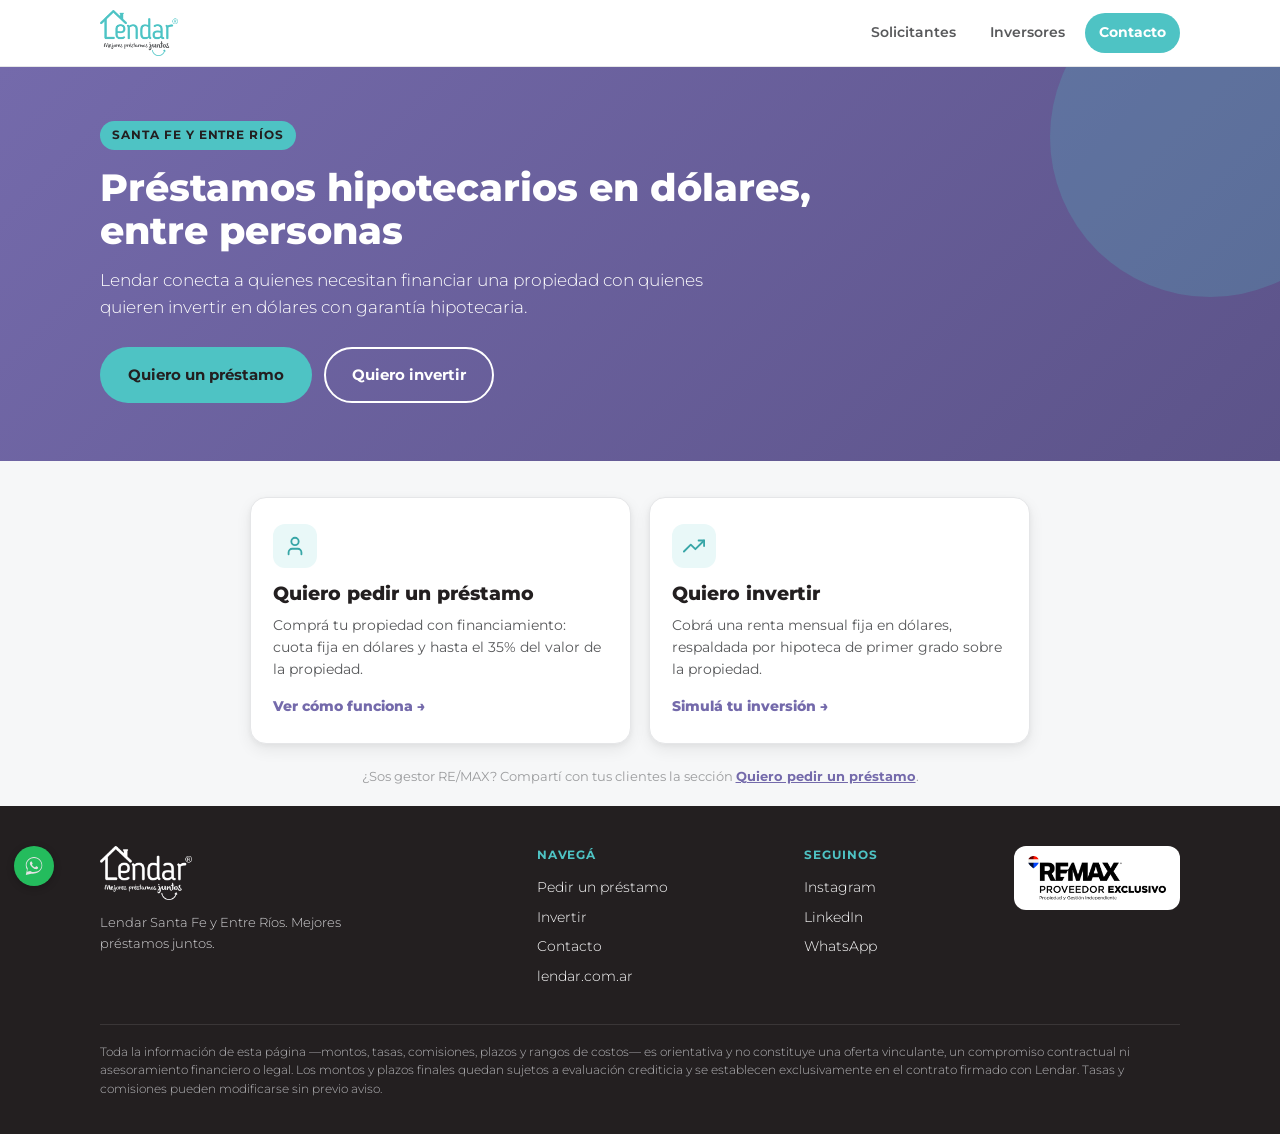
==== commit 1cdcb2c1: "Redesign: sticky nav, hero banners, CTA bands, footer with RE/MAX and socials, new /contacto page Co" ====
--- a/index.html
+++ b/index.html
@@ -21,19 +21,30 @@
 </head>
 <body>
 
-<header class="header">
-  <div class="wrap header-inner">
-    <a href="https://www.lendar.com.ar" target="_blank" rel="noopener" style="display:inline-block;line-height:0;">
-    <img class="logo-img" src="assets/lendar-logo.jpg" alt="Lendar" /></a>
+<header class="site-nav">
+  <div class="wrap site-nav-inner">
+    <a href="./" style="display:inline-block;line-height:0;" aria-label="Lendar Litoral - Inicio"><img class="logo-img" src="assets/lendar_logo_color.png" alt="Lendar" /></a>
+    <nav class="nav-links" aria-label="Principal">
+      <a href="solicitantes/">Solicitantes</a>
+      <a href="inversores/">Inversores</a>
+      <a class="nav-cta" href="contacto/">Contacto</a>
+    </nav>
   </div>
 </header>
 
+<section class="hero">
+  <div class="wrap">
+    <span class="hero-eyebrow">Santa Fe y Entre Ríos</span>
+    <h1>Préstamos hipotecarios en dólares, entre personas</h1>
+    <p>Lendar conecta a quienes necesitan financiar una propiedad con quienes quieren invertir en dólares con garantía hipotecaria.</p>
+    <div class="hero-actions">
+      <a class="btn btn-primary" href="solicitantes/">Quiero un préstamo</a>
+      <a class="btn btn-ghost" href="inversores/">Quiero invertir</a>
+    </div>
+  </div>
+</section>
+
 <main class="wrap">
-
-  <div class="page-hero">
-    <h1>¿Qué querés hacer?</h1>
-    <p>Lendar conecta a quienes necesitan financiar una propiedad con quienes quieren invertir en dólares.</p>
-  </div>
 
   <div class="path-cards">
     <a class="path-card" href="solicitantes/">
@@ -54,7 +65,33 @@
 
 </main>
 
-<footer>Toda la información de esta página —montos, tasas, comisiones, plazos y rangos de costos— es orientativa y no constituye una oferta vinculante, un compromiso contractual ni asesoramiento financiero o legal. Los montos y plazos finales quedan sujetos a evaluación crediticia y se establecen exclusivamente en el contrato firmado con Lendar. Tasas y comisiones pueden modificarse sin previo aviso.</footer>
+<footer class="site-footer">
+  <div class="wrap">
+    <div class="footer-grid">
+      <div class="footer-brand">
+        <img class="f-logo" src="assets/lendar_logo_white.png" alt="Lendar" />
+        <p>Lendar Santa Fe y Entre Ríos. Mejores préstamos juntos.</p>
+      </div>
+      <div class="footer-col">
+        <h4>Navegá</h4>
+        <a href="solicitantes/">Pedir un préstamo</a>
+        <a href="inversores/">Invertir</a>
+        <a href="contacto/">Contacto</a>
+        <a href="https://www.lendar.com.ar" target="_blank" rel="noopener">lendar.com.ar</a>
+      </div>
+      <div class="footer-col">
+        <h4>Seguinos</h4>
+        <a href="https://www.instagram.com/lendarsantafe_arg" target="_blank" rel="noopener">Instagram</a>
+        <a href="https://www.linkedin.com/company/lendar" target="_blank" rel="noopener">LinkedIn</a>
+        <a href="https://wa.me/5493424394129" target="_blank" rel="noopener">WhatsApp</a>
+      </div>
+      <div class="footer-col">
+        <div class="footer-remax"><img src="assets/logo_remax_proveedor_exclusivo.png" alt="RE/MAX - Proveedor exclusivo" /></div>
+      </div>
+    </div>
+    <div class="legal"><p>Toda la información de esta página —montos, tasas, comisiones, plazos y rangos de costos— es orientativa y no constituye una oferta vinculante, un compromiso contractual ni asesoramiento financiero o legal. Los montos y plazos finales quedan sujetos a evaluación crediticia y se establecen exclusivamente en el contrato firmado con Lendar. Tasas y comisiones pueden modificarse sin previo aviso.</p></div>
+  </div>
+</footer>
 
 <a href="https://wa.me/5493424394129" target="_blank" rel="noopener" id="waFloatBtn" aria-label="Contactar por WhatsApp" title="Contactar por WhatsApp">
   <svg viewBox="0 0 32 32" width="22" height="22" fill="#ffffff" xmlns="http://www.w3.org/2000/svg">
--- a/assets/style.css
+++ b/assets/style.css
@@ -259,3 +259,78 @@
 .path-note{max-width:780px;margin:0 auto 10px;text-align:center;font-size:13px;color:var(--muted);}
 .path-note a{color:var(--purple);font-weight:700;}
 @media(max-width:640px){.path-cards{grid-template-columns:1fr;}}
+
+/* ---- Adelanto de cuotas y precancelación ---- */
+.prepay-section{margin-top:30px;padding-top:24px;border-top:1px solid var(--border);}
+.prepay-title{font-size:15px;font-weight:800;color:var(--purple);text-transform:uppercase;letter-spacing:.02em;margin:0 0 14px;}
+.prepay-grid{display:grid;grid-template-columns:1fr 1fr;gap:14px;margin-bottom:22px;}
+.prepay-box{background:var(--purple-tint);border:1px solid #DAD6EE;border-radius:12px;padding:14px 16px;}
+.prepay-box p{margin:8px 0 0;font-size:13.5px;line-height:1.6;color:var(--charcoal);}
+.prepay-box a{color:var(--purple-dark);font-weight:700;white-space:nowrap;}
+.prepay-tag{display:inline-block;font-size:11.5px;font-weight:800;text-transform:uppercase;letter-spacing:.04em;color:#fff;background:var(--purple);border-radius:999px;padding:4px 10px;}
+.prepay-calc{background:#fff;border:1px solid var(--border);border-radius:12px;padding:16px;}
+.prepay-result{margin-top:14px;}
+.cancel-total{background:var(--teal-tint);border-color:var(--teal);}
+.cancel-total strong{color:var(--teal-dark);}
+.prepay-sum{font-size:13.5px;line-height:1.6;color:var(--charcoal);margin:12px 0 0;}
+.prepay-foot{font-size:12px;line-height:1.5;color:var(--muted);margin:10px 0 0;}
+@media(max-width:640px){.prepay-grid{grid-template-columns:1fr;}}
+.cancel-basis{margin-bottom:16px;line-height:1.55;}
+.cancel-pick{display:flex;align-items:baseline;justify-content:space-between;gap:12px;flex-wrap:wrap;margin-bottom:10px;}
+.cancel-pick-label{font-size:14px;font-weight:700;color:var(--charcoal);}
+.cancel-big{font-family:'Courier New',monospace;font-size:20px;font-weight:800;color:var(--purple);}
+.cancel-slider{height:10px;}
+
+/* ===== Rediseño: nav, hero, CTA, footer ===== */
+.site-nav{background:#fff;border-bottom:1px solid var(--border);position:sticky;top:0;z-index:50;}
+.site-nav-inner{display:flex;align-items:center;justify-content:space-between;gap:16px;padding:10px 20px;}
+.site-nav .logo-img{height:46px;}
+.nav-links{display:flex;align-items:center;gap:6px;}
+.nav-links a{font-size:14px;font-weight:600;color:var(--charcoal);text-decoration:none;padding:9px 14px;border-radius:999px;}
+.nav-links a:hover{color:var(--purple);background:var(--purple-tint);}
+.nav-links a.active{color:var(--purple);background:var(--purple-tint);font-weight:700;}
+.nav-links a.nav-cta{background:var(--teal);color:#fff;font-weight:700;}
+.nav-links a.nav-cta:hover{background:var(--teal-dark);color:#fff;}
+@media(max-width:600px){.site-nav-inner{padding:8px 14px;gap:8px;}.site-nav .logo-img{height:36px;}.nav-links{gap:0;}.nav-links a{font-size:12.5px;padding:8px 9px;}}
+@media(max-width:380px){.nav-links a{font-size:12px;padding:7px 6px;}}
+
+.hero{background:linear-gradient(135deg,var(--purple) 0%,var(--purple-dark) 100%);color:#fff;padding:54px 0 58px;position:relative;overflow:hidden;}
+.hero::after{content:'';position:absolute;right:-90px;top:-90px;width:320px;height:320px;border-radius:50%;background:var(--teal);opacity:.22;}
+.hero .wrap{position:relative;z-index:1;}
+.hero-eyebrow{display:inline-block;font-size:12px;font-weight:700;letter-spacing:.08em;text-transform:uppercase;color:var(--ink);background:var(--teal);padding:5px 12px;border-radius:999px;margin-bottom:16px;}
+.hero h1{font-size:38px;line-height:1.15;font-weight:800;margin:0 0 14px;max-width:720px;color:#fff;}
+.hero p{font-size:17px;font-weight:300;line-height:1.6;max-width:640px;margin:0 0 26px;color:#fff;}
+.hero-actions{display:flex;flex-wrap:wrap;gap:12px;}
+.btn{display:inline-block;font-family:inherit;font-size:15px;font-weight:700;text-decoration:none;padding:14px 26px;border-radius:999px;border:2px solid transparent;cursor:pointer;}
+.btn-primary{background:var(--teal);color:var(--ink);}
+.btn-primary:hover{background:#fff;}
+.btn-ghost{border-color:#fff;color:#fff;background:transparent;}
+.btn-ghost:hover{background:#fff;color:var(--purple);}
+.btn-purple{background:var(--purple);color:#fff;}
+.btn-purple:hover{background:var(--purple-dark);}
+.hero + main{padding-top:36px;}
+@media(max-width:600px){.hero{padding:38px 0 42px;}.hero h1{font-size:28px;}.hero p{font-size:15.5px;}.btn{padding:13px 22px;font-size:14.5px;}}
+
+.cta-band{background:var(--teal-tint);border:1px solid var(--border);border-radius:var(--r-lg);padding:30px 26px;text-align:center;margin-bottom:22px;}
+.cta-band h2{font-size:22px;font-weight:800;color:var(--ink);margin:0 0 8px;}
+.cta-band p{margin:0 0 18px;font-size:15px;}
+.cta-band .hero-actions{justify-content:center;}
+
+.site-footer{background:var(--ink);color:#fff;padding:40px 0 26px;margin:20px 0 0;max-width:none;font-size:14px;line-height:1.55;text-align:left;}
+.footer-grid{display:flex;flex-wrap:wrap;gap:30px 48px;justify-content:space-between;align-items:flex-start;}
+.footer-brand img.f-logo{height:54px;width:auto;margin-bottom:12px;}
+.footer-brand p{font-size:13px;font-weight:300;margin:0;max-width:300px;color:#d6d6d8;}
+.footer-col h4{font-size:12px;letter-spacing:.08em;text-transform:uppercase;color:var(--teal);margin:0 0 12px;font-weight:700;}
+.footer-col a{display:block;color:#fff;text-decoration:none;font-size:14px;font-weight:300;margin-bottom:8px;}
+.footer-col a:hover{color:var(--teal);}
+.footer-remax{background:#fff;border-radius:12px;padding:10px 14px;display:inline-block;}
+.footer-remax img{height:44px;width:auto;}
+.site-footer .legal{border-top:1px solid #3a3637;margin-top:28px;padding-top:18px;font-size:11.5px;line-height:1.6;color:#b5b5b8;font-weight:300;}
+.site-footer .legal p{margin:0 0 10px;}
+
+.contact-grid{display:grid;grid-template-columns:repeat(auto-fit,minmax(260px,1fr));gap:18px;margin-bottom:22px;}
+.contact-card{background:#fff;border:1px solid var(--border);border-radius:var(--r-lg);box-shadow:var(--shadow-md);padding:26px;}
+.contact-card h2{font-size:18px;font-weight:800;color:var(--purple);margin:0 0 8px;}
+.contact-card p{margin:0 0 16px;font-size:14.5px;}
+.contact-card .btn{width:100%;text-align:center;}
+.contact-card .big{font-size:15px;font-weight:700;color:var(--ink);word-break:normal;overflow-wrap:anywhere;}
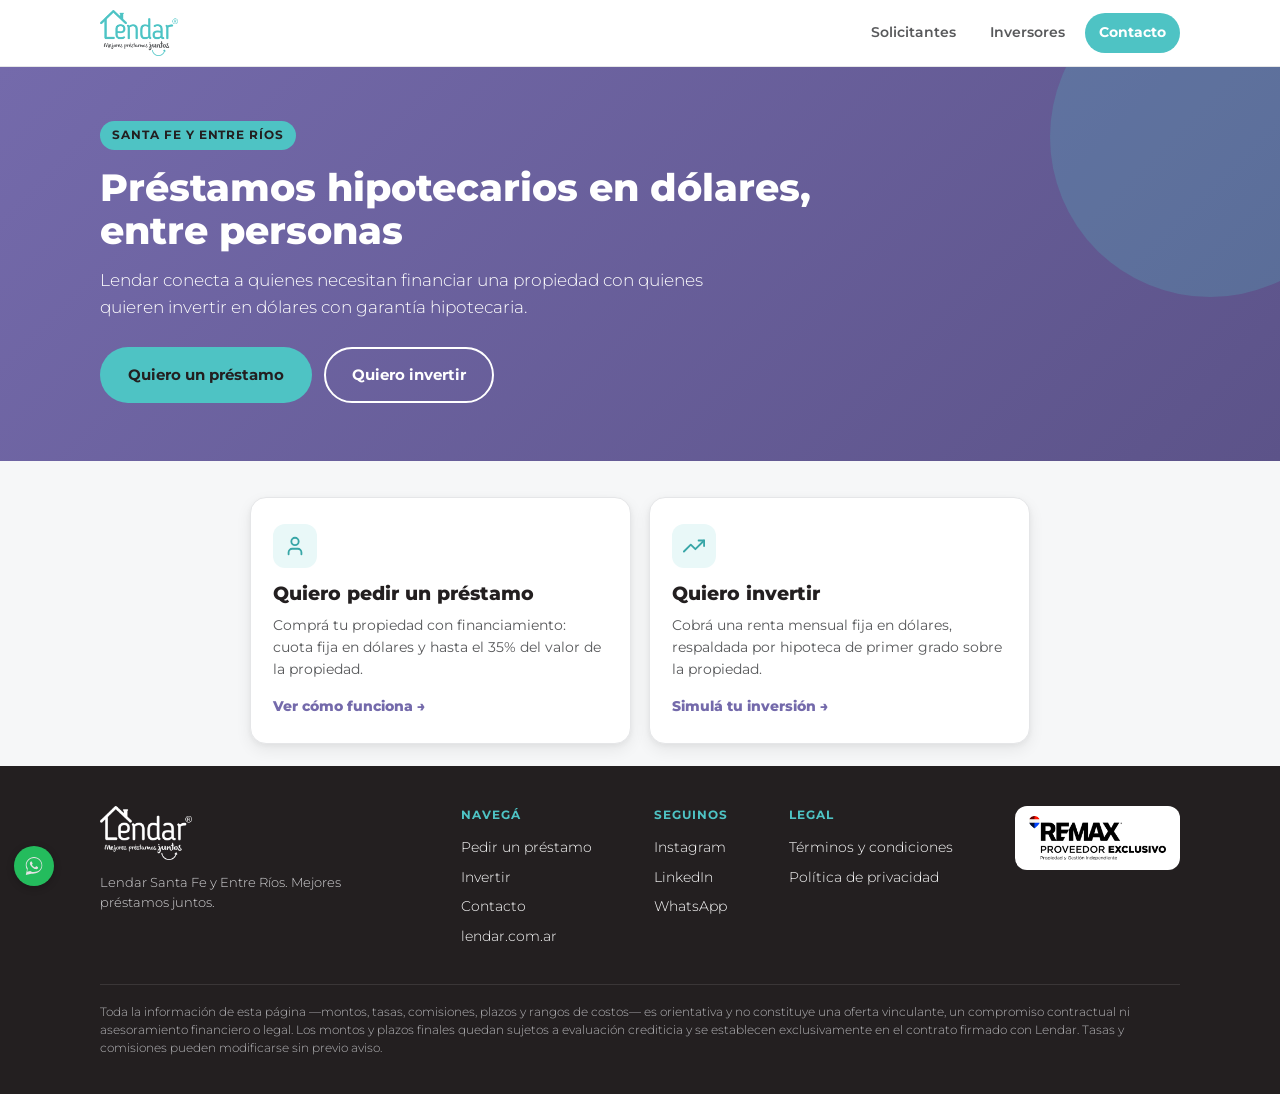
==== commit 611ecc7c: "Contacto: Charlemos; sacar aviso a gestores en portada; links legales en el pie Co-Authored-By: Clau" ====
--- a/index.html
+++ b/index.html
@@ -61,7 +61,6 @@
     </a>
   </div>
 
-  <p class="path-note">¿Sos gestor RE/MAX? Compartí con tus clientes la sección <a href="solicitantes/">Quiero pedir un préstamo</a>.</p>
 
 </main>
 
@@ -86,6 +85,11 @@
         <a href="https://wa.me/5493424394129" target="_blank" rel="noopener">WhatsApp</a>
       </div>
       <div class="footer-col">
+        <h4>Legal</h4>
+        <a href="https://www.lendar.com.ar/terminos-y-condiciones-generales/" target="_blank" rel="noopener">Términos y condiciones</a>
+        <a href="https://www.lendar.com.ar/politica-privacidad/" target="_blank" rel="noopener">Política de privacidad</a>
+      </div>
+      <div class="footer-col">
         <div class="footer-remax"><img src="assets/logo_remax_proveedor_exclusivo.png" alt="RE/MAX - Proveedor exclusivo" /></div>
       </div>
     </div>
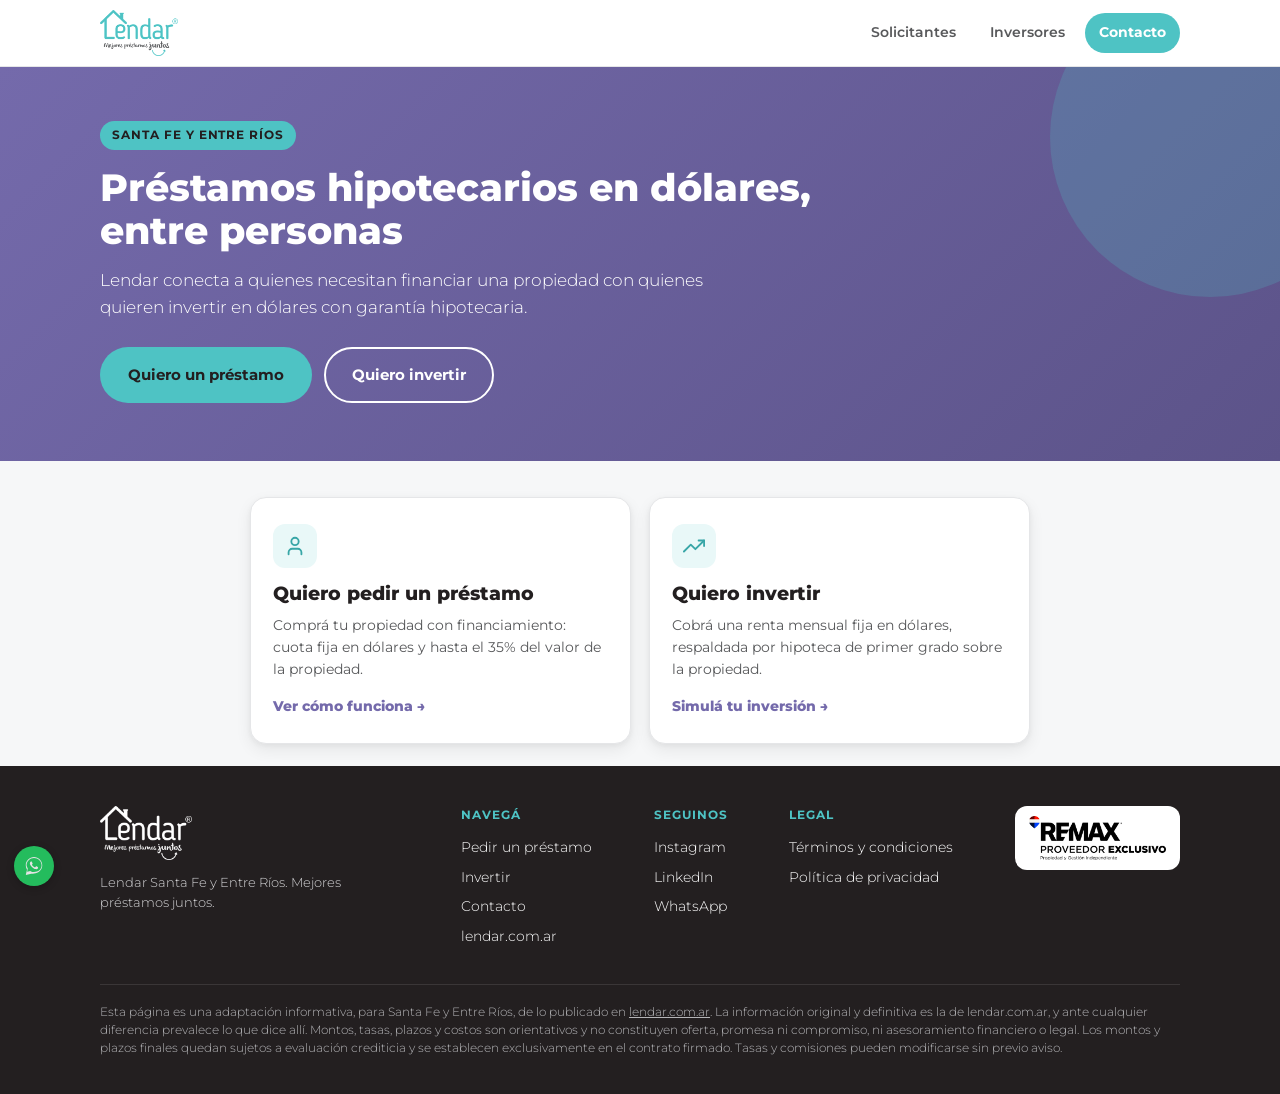
==== commit c6b496c2: "Pie de todas las páginas: aviso de que es una adaptación de lendar.com.ar Co-Authored-By: Claude Son" ====
--- a/index.html
+++ b/index.html
@@ -93,7 +93,7 @@
         <div class="footer-remax"><img src="assets/logo_remax_proveedor_exclusivo.png" alt="RE/MAX - Proveedor exclusivo" /></div>
       </div>
     </div>
-    <div class="legal"><p>Toda la información de esta página —montos, tasas, comisiones, plazos y rangos de costos— es orientativa y no constituye una oferta vinculante, un compromiso contractual ni asesoramiento financiero o legal. Los montos y plazos finales quedan sujetos a evaluación crediticia y se establecen exclusivamente en el contrato firmado con Lendar. Tasas y comisiones pueden modificarse sin previo aviso.</p></div>
+    <div class="legal"><p>Esta página es una adaptación informativa, para Santa Fe y Entre Ríos, de lo publicado en <a href="https://www.lendar.com.ar" target="_blank" rel="noopener" style="color:inherit;text-decoration:underline;">lendar.com.ar</a>. La información original y definitiva es la de lendar.com.ar, y ante cualquier diferencia prevalece lo que dice allí. Montos, tasas, plazos y costos son orientativos y no constituyen oferta, promesa ni compromiso, ni asesoramiento financiero o legal. Los montos y plazos finales quedan sujetos a evaluación crediticia y se establecen exclusivamente en el contrato firmado. Tasas y comisiones pueden modificarse sin previo aviso.</p></div>
   </div>
 </footer>
 
--- a/assets/style.css
+++ b/assets/style.css
@@ -334,3 +334,84 @@
 .contact-card p{margin:0 0 16px;font-size:14.5px;}
 .contact-card .btn{width:100%;text-align:center;}
 .contact-card .big{font-size:15px;font-weight:700;color:var(--ink);word-break:normal;overflow-wrap:anywhere;}
+
+/* ===== Rediseño sin desplegables: secciones siempre visibles ===== */
+:root{--nav-h:66px;}
+@media(max-width:600px){:root{--nav-h:53px;}}
+main.page,.hero + main.page{padding:0;}
+@media(max-width:480px){.wrap{padding:0 16px;}}
+
+.stats{background:#fff;border-bottom:1px solid var(--border);}
+.stats-in{display:grid;grid-template-columns:repeat(3,1fr);padding-top:22px;padding-bottom:22px;}
+.stat{padding:0 14px;text-align:center;border-left:1px solid var(--border);}
+.stat:first-child{border-left:none;}
+.stat b{display:block;font-size:30px;font-weight:800;color:var(--purple);line-height:1.1;}
+.stat span{display:block;font-size:14px;line-height:1.4;color:var(--charcoal);margin-top:6px;}
+@media(max-width:600px){.stat{padding:0 8px;}.stat b{font-size:21px;}.stat span{font-size:12.5px;}}
+
+.chips{position:sticky;top:var(--nav-h);z-index:40;background:rgba(255,255,255,.96);-webkit-backdrop-filter:blur(6px);backdrop-filter:blur(6px);border-bottom:1px solid var(--border);}
+.chips-in{display:flex;gap:8px;overflow-x:auto;padding-top:10px;padding-bottom:10px;scrollbar-width:none;}
+.chips-in::-webkit-scrollbar{display:none;}
+.chips a{flex:0 0 auto;font-size:14px;font-weight:700;color:var(--charcoal);text-decoration:none;padding:9px 16px;border-radius:999px;background:var(--bg);border:1px solid var(--border);}
+.chips a:hover{border-color:var(--teal);}
+.chips a.on{background:var(--purple);border-color:var(--purple);color:#fff;}
+
+.sec{padding:52px 0;scroll-margin-top:calc(var(--nav-h) + 64px);}
+.sec:nth-of-type(even){background:#fff;}
+.sec:nth-of-type(even) .sec-card,.sec:nth-of-type(even) .req-card{background:var(--bg);box-shadow:none;}
+@media(max-width:600px){.sec{padding:38px 0;}}
+.sec-head{max-width:720px;margin:0 0 24px;}
+.sec-eyebrow{display:block;font-size:12px;font-weight:800;letter-spacing:.08em;text-transform:uppercase;color:var(--teal-dark);}
+.sec-head h2{font-size:30px;font-weight:800;color:var(--ink);line-height:1.2;margin:6px 0 8px;}
+.sec-lead{font-size:17px;line-height:1.55;color:var(--charcoal);margin:0;}
+@media(max-width:600px){.sec-head h2{font-size:24px;}.sec-lead{font-size:16px;}}
+.sec-card{background:#fff;border:1px solid var(--border);border-radius:var(--r-lg);box-shadow:var(--shadow-md);padding:26px;}
+@media(max-width:480px){.sec-card{padding:18px 14px;}}
+.sec-p{margin:0 0 16px;font-size:16px;line-height:1.65;color:var(--charcoal);font-weight:500;}
+.sec .ltv-headline{font-size:19px;}
+.sec .ltv-legend{font-size:12.5px;}
+.note-box.mb{margin-bottom:20px;}
+
+.btn-block{display:block;width:100%;text-align:center;margin-top:16px;}
+.sec .btn-purple{color:#fff;}
+
+/* contenido más legible dentro de las secciones */
+.sec .field-label{font-size:15px;}
+.sec .note-box{font-size:14.5px;}
+.sec .tl-title{font-size:17px;}
+.sec .tl-desc{font-size:15.5px;line-height:1.6;}
+.sec .tl-duration{font-size:13px;}
+.sec .fee-row{font-size:15px;}
+.sec .fee-foot{font-size:13px;}
+.sec .escribania-title{font-size:15.5px;}
+.sec .escribania-value{font-size:16px;}
+.sec .prepay-section{margin:0;padding:0;border:0;}
+.sec .prepay-box p,.sec .prepay-sum{font-size:15px;}
+.sec .prepay-foot{font-size:13px;}
+.sec .term-btn-years{font-size:14px;}
+.sec .term-btn-rate{font-size:12px;}
+.sec .dir-name{font-size:15px;}
+.sec .dir-addr,.sec .dir-office{font-size:13px;}
+.sec .dir-contact-btn{font-size:13px;padding:10px;}
+.sec .table-toggle-btn{font-size:15px;}
+
+/* Qué necesito */
+.req-grid{display:grid;gap:18px;grid-template-columns:1fr;}
+@media(min-width:900px){.req-grid{grid-template-columns:2fr 3fr;}}
+.req-card{background:#fff;border:1px solid var(--border);border-radius:var(--r-lg);box-shadow:var(--shadow-md);padding:24px;}
+@media(max-width:480px){.req-card{padding:18px 14px;}}
+.req-head{display:flex;align-items:center;gap:12px;margin-bottom:10px;}
+.req-title{font-size:18px;font-weight:800;color:var(--ink);margin:0;line-height:1.3;}
+.req-list{list-style:none;margin:0;padding:0;}
+.req-list > li{position:relative;padding:12px 0 12px 32px;border-top:1px solid var(--border);font-size:16px;line-height:1.55;font-weight:500;color:var(--charcoal);}
+.req-list > li::before{content:'✓';position:absolute;left:0;top:12px;width:22px;height:22px;border-radius:50%;background:var(--teal-tint);color:var(--teal-dark);font-weight:800;font-size:13px;display:flex;align-items:center;justify-content:center;}
+.req-list > li strong{color:var(--ink);}
+.req-sub{list-style:none;margin:8px 0 0;padding:0;}
+.req-sub li{position:relative;padding:5px 0 5px 16px;font-size:15px;line-height:1.5;color:var(--charcoal);}
+.req-sub li::before{content:'–';position:absolute;left:0;color:var(--teal-dark);font-weight:800;}
+.sec-card > .req-list{margin-top:4px;}
+
+.cta-wrap,.sec + .wrap{padding-top:0;}
+.page > .wrap{padding-top:8px;padding-bottom:44px;}
+#costos .sec-card,#firma .sec-card{background:transparent;border:0;box-shadow:none;padding:0;}
+.ltv-legend + .sec-p{margin-top:20px;}
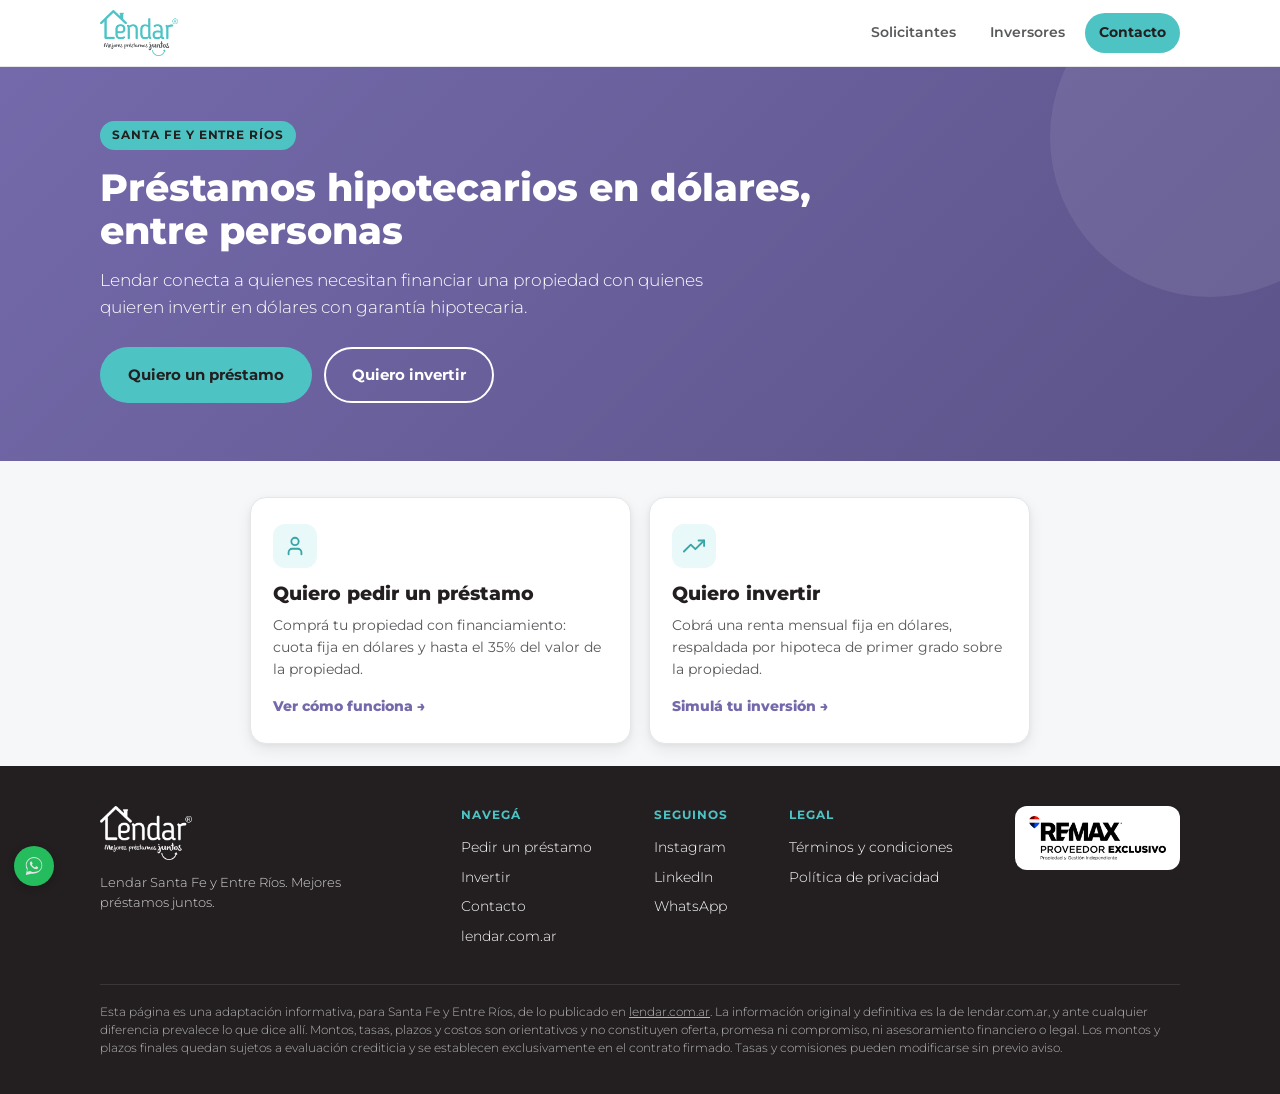
==== commit 244e409a: "Versionar style.css y los .js para evitar caché vieja tras el rediseño del simulador Co-Authored-By:" ====
--- a/index.html
+++ b/index.html
@@ -17,7 +17,7 @@
 <link rel="apple-touch-icon" href="assets/apple-touch-icon.png">
 <link rel="preconnect" href="https://fonts.googleapis.com">
 <link href="https://fonts.googleapis.com/css2?family=Montserrat:wght@300;400;500;600;700;800&display=swap" rel="stylesheet">
-<link rel="stylesheet" href="assets/style.css">
+<link rel="stylesheet" href="assets/style.css?v=20261027">
 </head>
 <body>
 
--- a/assets/style.css
+++ b/assets/style.css
@@ -10,7 +10,7 @@
     --bg:#F6F7F8;
     --border:#E5E6E8;
     --border-strong:#D2D4D7;
-    --muted:#9B9C9E;
+    --muted:#6B6C6E;
     --amber-tint:#FBF3E0;
     --amber-text:#92620A;
     --amber-border:#F0DDA8;
@@ -61,7 +61,7 @@
 
   /* Tabs */
   .role-tabs{display:flex;align-items:stretch;background:#ECEEEF;padding:4px;border-radius:16px;max-width:420px;margin:0 auto 26px;box-shadow:inset 0 1px 2px rgba(0,0,0,.05);}
-  .role-tab{flex:1;display:flex;align-items:center;justify-content:center;gap:6px;padding:14px;border-radius:12px;border:none;background:transparent;font-size:13.5px;font-weight:700;line-height:1;color:#7C7D7F;cursor:pointer;transition:all .15s;}
+  .role-tab{flex:1;display:flex;align-items:center;justify-content:center;gap:6px;padding:14px;border-radius:12px;border:none;background:transparent;font-size:13.5px;font-weight:700;line-height:1;color:#6B6C6E;cursor:pointer;transition:all .15s;}
   .role-tab.active{background:#fff;color:var(--purple);box-shadow:var(--shadow-sm);}
   .role-tab svg{width:15px;height:15px;color:var(--teal);display:block;flex-shrink:0;}
 
@@ -106,7 +106,7 @@
   .tl-num{position:absolute;left:0;top:0;width:40px;height:40px;border-radius:50%;background:#fff;border:2px solid var(--teal);color:var(--teal-dark);font-weight:800;font-size:14px;display:flex;align-items:center;justify-content:center;z-index:1;}
   .tl-head{display:flex;flex-wrap:wrap;align-items:baseline;gap:9px;margin-bottom:5px;padding-top:8px;}
   .tl-title{font-size:14px;font-weight:800;color:var(--ink);}
-  .tl-duration{font-size:12px;font-weight:700;color:var(--teal-dark);background:var(--teal-tint);padding:3px 9px;border-radius:7px;line-height:1.4;}
+  .tl-duration{font-size:12px;font-weight:700;color:var(--charcoal);background:var(--teal-tint);padding:3px 9px;border-radius:7px;line-height:1.4;}
   .tl-desc{font-size:13px;color:var(--charcoal);font-weight:500;margin:0;line-height:1.55;overflow-wrap:break-word;word-break:break-word;}
 
   /* Calculator */
@@ -116,27 +116,27 @@
   .table-section{margin-top:26px;}
   .field{margin-bottom:14px;}
   .field-label{display:flex;justify-content:space-between;flex-wrap:wrap;column-gap:10px;row-gap:2px;font-size:14px;font-weight:700;color:var(--charcoal);margin-bottom:5px;}
-  .field-label .val{font-family:'Courier New',monospace;color:var(--purple);white-space:nowrap;margin-left:auto;}
+  .field-label .val{font-family:inherit;font-variant-numeric:tabular-nums;color:var(--purple);white-space:nowrap;margin-left:auto;}
   .field-label .val .unit-sm{font-family:'Montserrat',sans-serif;font-size:0.72em;font-weight:600;margin-left:3px;}
   input[type=range]{width:100%;accent-color:var(--teal);height:5px;cursor:pointer;}
-  .range-scale{display:flex;justify-content:space-between;font-size:11.5px;color:var(--muted);font-family:'Courier New',monospace;margin-top:3px;}
+  .range-scale{display:flex;justify-content:space-between;font-size:11.5px;color:var(--muted);font-family:inherit;font-variant-numeric:tabular-nums;margin-top:3px;}
   .note-box{padding:11px 13px;border-radius:10px;font-size:13px;line-height:1.5;margin-bottom:12px;}
   .note-info{background:var(--purple-tint);color:var(--purple-dark);border:1px solid #DAD6EE;}
   .note-warn{background:var(--amber-tint);color:var(--amber-text);border:1px solid var(--amber-border);}
   .result-box{background:linear-gradient(#fafbfb,#f1f2f3);border:1px solid var(--border);border-left:4px solid var(--purple);border-radius:12px;padding:18px 18px 16px;margin-bottom:14px;}
   .result-label{font-size:12.5px;text-transform:uppercase;font-weight:800;color:var(--purple);letter-spacing:.03em;}
-  .result-value{font-size:38px;font-weight:800;font-family:'Courier New',monospace;color:var(--purple);margin-top:6px;line-height:1.15;}
+  .result-value{font-size:38px;font-weight:800;font-family:inherit;font-variant-numeric:tabular-nums;color:var(--purple);margin-top:6px;line-height:1.15;}
   .result-value .unit{font-size:15px;font-weight:600;color:var(--charcoal);font-family:'Montserrat',sans-serif;margin-left:6px;}
   .result-value .range-word{font-size:0.42em;font-weight:700;color:var(--charcoal);font-family:'Montserrat',sans-serif;vertical-align:middle;}
   .result-sub{font-size:12px;color:var(--muted);font-weight:700;margin-top:4px;}
   .result-fee-note{font-size:11.5px;color:var(--muted);font-weight:500;margin-top:8px;padding-top:8px;border-top:1px solid var(--border);}
   .term-grid{display:grid;grid-template-columns:repeat(5,1fr);gap:6px;}
-  .term-btn{display:flex;flex-direction:column;align-items:center;justify-content:center;gap:2px;padding:10px 2px;text-align:center;border-radius:10px;border:1px solid var(--border);background:#fff;cursor:pointer;color:#7C7D7F;}
+  .term-btn{display:flex;flex-direction:column;align-items:center;justify-content:center;gap:2px;padding:10px 2px;text-align:center;border-radius:10px;border:1px solid var(--border);background:#fff;cursor:pointer;color:#6B6C6E;}
   .term-btn-years{font-size:13px;font-weight:800;}
   .term-btn-rate{font-size:11px;font-weight:700;opacity:.7;}
   .term-btn.active{background:var(--purple);color:#fff;border-color:var(--purple);}
   .choice-grid{display:grid;grid-template-columns:repeat(2,1fr);gap:8px;}
-  .choice-btn{padding:11px 12px;text-align:center;border-radius:10px;font-size:13px;font-weight:800;border:1px solid var(--border);background:#fff;cursor:pointer;color:#7C7D7F;font-family:inherit;-webkit-appearance:none;appearance:none;}
+  .choice-btn{padding:11px 12px;text-align:center;border-radius:10px;font-size:13px;font-weight:800;border:1px solid var(--border);background:#fff;cursor:pointer;color:#6B6C6E;font-family:inherit;-webkit-appearance:none;appearance:none;}
   .choice-btn.active{background:var(--purple);color:#fff;border-color:var(--purple);}
   .term-btn.active .term-btn-rate{opacity:.9;}
   .vuyp-box{border-radius:12px;background:#FAFBFB;border:1px solid var(--border);margin-top:4px;overflow:hidden;}
@@ -157,7 +157,7 @@
   table{width:100%;border-collapse:collapse;font-size:13px;text-align:center;}
   thead th{background:#F1F2F3;color:var(--charcoal);font-weight:800;padding:9px 10px;position:sticky;top:0;border-bottom:1px solid var(--border-strong);white-space:nowrap;}
   th.th-amort{color:var(--green-text);} th.th-int{color:var(--orange-text);} th.th-iva{color:var(--purple);}
-  tbody td{padding:6px 10px;border-bottom:1px solid #F1F2F3;font-family:'Courier New',monospace;}
+  tbody td{padding:6px 10px;border-bottom:1px solid #F1F2F3;font-family:inherit;font-variant-numeric:tabular-nums;}
   tbody tr:hover{background:#FAFBFB;}
   td.c-period{font-weight:800;color:var(--muted);border-right:1px solid #F1F2F3;}
   td.c-amort{color:#2A9D5C;} td.c-int{color:#C4741F;} td.c-iva{color:var(--purple);}
@@ -176,7 +176,10 @@
   .fee-row span{color:var(--charcoal);font-weight:700;}
   .fee-row small{color:var(--muted);font-size:11.5px;}
   .fee-row small span{color:var(--muted);font-weight:600;}
-  .fee-row strong{font-family:'Courier New',monospace;color:var(--ink);}
+  .fee-row strong{font-family:inherit;font-variant-numeric:tabular-nums;color:var(--ink);}
+  .fee-row .fee-link{flex:0 0 auto;margin-left:auto;color:var(--purple);font-weight:800;font-size:13px;text-decoration:none;white-space:nowrap;}
+  .fee-row .fee-link:hover{text-decoration:underline;}
+  .fee-row .fee-link::after{content:' \2192';}
   .fee-foot{font-size:11.5px;color:var(--muted);font-style:italic;margin-top:10px;padding-top:10px;border-top:1px solid #ECEDEE;}
   .cost-line{display:flex;justify-content:space-between;align-items:center;font-size:13.5px;padding:8px 0;}
   .cost-line + .cost-line{border-top:1px solid #F1F2F3;}
@@ -190,7 +193,7 @@
   .escribania-value{font-size:13.5px;font-weight:700;color:var(--ink);margin-top:4px;}
   .cost-total{margin-top:12px;padding:11px;background:var(--teal-tint);border:1px solid #CBEBEB;border-radius:12px;display:flex;justify-content:space-between;align-items:center;}
   .cost-total span{font-size:13.5px;font-weight:800;color:var(--charcoal);}
-  .cost-total strong{font-family:'Courier New',monospace;color:var(--teal-dark);font-size:14px;}
+  .cost-total strong{font-family:inherit;font-variant-numeric:tabular-nums;color:var(--teal-dark);font-size:14px;}
 
 
   /* Directory */
@@ -199,9 +202,9 @@
   @media(min-width:1024px){.dir-grid{grid-template-columns:repeat(auto-fit,minmax(200px,1fr));}}
   .dir-card{background:#fff;border:1px solid var(--border);border-radius:12px;padding:14px;font-size:12.5px;display:flex;flex-direction:column;height:100%;}
   .dir-content{flex:1 1 auto;}
-  .dir-city{display:table;margin:0 auto 9px;font-size:10.5px;font-weight:800;text-transform:uppercase;letter-spacing:.02em;color:var(--teal-dark);background:var(--teal-tint);padding:2px 8px;border-radius:6px;}
+  .dir-city{display:table;margin:0 auto 9px;font-size:10.5px;font-weight:800;text-transform:uppercase;letter-spacing:.02em;color:var(--charcoal);background:var(--teal-tint);padding:2px 8px;border-radius:6px;}
   .dir-name{font-weight:800;color:var(--ink);font-size:13px;margin:0 0 7px;}
-  .dir-addr{display:flex;gap:5px;align-items:flex-start;color:#7C7D7F;font-size:11.5px;margin-bottom:9px;}
+  .dir-addr{display:flex;gap:5px;align-items:flex-start;color:#6B6C6E;font-size:11.5px;margin-bottom:9px;}
   .dir-addr svg{width:12px;height:12px;flex-shrink:0;margin-top:1px;color:var(--muted);}
   .dir-offices-label{font-size:10.5px;text-transform:uppercase;font-weight:800;color:var(--muted);display:block;margin-bottom:4px;letter-spacing:.02em;}
   .dir-office{display:block;font-size:11.5px;font-weight:700;color:var(--charcoal);}
@@ -278,7 +281,7 @@
 .cancel-basis{margin-bottom:16px;line-height:1.55;}
 .cancel-pick{display:flex;align-items:baseline;justify-content:space-between;gap:12px;flex-wrap:wrap;margin-bottom:10px;}
 .cancel-pick-label{font-size:14px;font-weight:700;color:var(--charcoal);}
-.cancel-big{font-family:'Courier New',monospace;font-size:20px;font-weight:800;color:var(--purple);}
+.cancel-big{font-family:inherit;font-variant-numeric:tabular-nums;font-size:20px;font-weight:800;color:var(--purple);}
 .cancel-slider{height:10px;}
 
 /* ===== Rediseño: nav, hero, CTA, footer ===== */
@@ -289,13 +292,13 @@
 .nav-links a{font-size:14px;font-weight:600;color:var(--charcoal);text-decoration:none;padding:9px 14px;border-radius:999px;}
 .nav-links a:hover{color:var(--purple);background:var(--purple-tint);}
 .nav-links a.active{color:var(--purple);background:var(--purple-tint);font-weight:700;}
-.nav-links a.nav-cta{background:var(--teal);color:#fff;font-weight:700;}
-.nav-links a.nav-cta:hover{background:var(--teal-dark);color:#fff;}
+.nav-links a.nav-cta{background:var(--teal);color:var(--ink);font-weight:700;}
+.nav-links a.nav-cta:hover{background:var(--teal-dark);color:var(--ink);}
 @media(max-width:600px){.site-nav-inner{padding:8px 14px;gap:8px;}.site-nav .logo-img{height:36px;}.nav-links{gap:0;}.nav-links a{font-size:12.5px;padding:8px 9px;}}
 @media(max-width:380px){.nav-links a{font-size:12px;padding:7px 6px;}}
 
 .hero{background:linear-gradient(135deg,var(--purple) 0%,var(--purple-dark) 100%);color:#fff;padding:54px 0 58px;position:relative;overflow:hidden;}
-.hero::after{content:'';position:absolute;right:-90px;top:-90px;width:320px;height:320px;border-radius:50%;background:var(--teal);opacity:.22;}
+.hero::after{content:'';position:absolute;right:-90px;top:-90px;width:320px;height:320px;border-radius:50%;background:#fff;opacity:.08;pointer-events:none;}
 .hero .wrap{position:relative;z-index:1;}
 .hero-eyebrow{display:inline-block;font-size:12px;font-weight:700;letter-spacing:.08em;text-transform:uppercase;color:var(--ink);background:var(--teal);padding:5px 12px;border-radius:999px;margin-bottom:16px;}
 .hero h1{font-size:38px;line-height:1.15;font-weight:800;margin:0 0 14px;max-width:720px;color:#fff;}
@@ -309,7 +312,7 @@
 .btn-purple{background:var(--purple);color:#fff;}
 .btn-purple:hover{background:var(--purple-dark);}
 .hero + main{padding-top:36px;}
-@media(max-width:600px){.hero{padding:38px 0 42px;}.hero h1{font-size:28px;}.hero p{font-size:15.5px;}.btn{padding:13px 22px;font-size:14.5px;}}
+@media(max-width:600px){.hero::after{width:220px;height:220px;right:-80px;top:-100px;}.hero{padding:38px 0 42px;}.hero h1{font-size:28px;}.hero p{font-size:15.5px;}.btn{padding:13px 22px;font-size:14.5px;}}
 
 .cta-band{background:var(--teal-tint);border:1px solid var(--border);border-radius:var(--r-lg);padding:30px 26px;text-align:center;margin-bottom:22px;}
 .cta-band h2{font-size:22px;font-weight:800;color:var(--ink);margin:0 0 8px;}
@@ -361,7 +364,7 @@
 .sec:nth-of-type(even) .sec-card,.sec:nth-of-type(even) .req-card{background:var(--bg);box-shadow:none;}
 @media(max-width:600px){.sec{padding:38px 0;}}
 .sec-head{max-width:720px;margin:0 0 24px;}
-.sec-eyebrow{display:block;font-size:12px;font-weight:800;letter-spacing:.08em;text-transform:uppercase;color:var(--teal-dark);}
+.sec-eyebrow{display:block;font-size:12px;font-weight:800;letter-spacing:.08em;text-transform:uppercase;color:var(--purple);}
 .sec-head h2{font-size:30px;font-weight:800;color:var(--ink);line-height:1.2;margin:6px 0 8px;}
 .sec-lead{font-size:17px;line-height:1.55;color:var(--charcoal);margin:0;}
 @media(max-width:600px){.sec-head h2{font-size:24px;}.sec-lead{font-size:16px;}}
@@ -415,3 +418,88 @@
 .page > .wrap{padding-top:8px;padding-bottom:44px;}
 #costos .sec-card,#firma .sec-card{background:transparent;border:0;box-shadow:none;padding:0;}
 .ltv-legend + .sec-p{margin-top:20px;}
+
+/* =====================================================================
+   Simulador renovado (solicitantes e inversores)
+   Solo aspecto: los cálculos no cambian.
+   ===================================================================== */
+.field-label small{font-weight:600;color:var(--muted);font-size:.85em;}
+.calc-grid{gap:28px;}
+@media(min-width:1024px){
+  .calc-grid{grid-template-columns:1.1fr .9fr;gap:40px;align-items:start;}
+  .calc-side{position:sticky;top:calc(var(--nav-h) + 76px);}
+}
+
+/* Monto editable */
+.amount-input{display:flex;align-items:baseline;gap:8px;border:1.5px solid var(--border);border-radius:12px;padding:8px 14px;background:var(--bg);margin:2px 0 12px;}
+.amount-input output{flex:1;min-width:0;display:block;font:800 28px/1.25 'Montserrat',Arial,Calibri,sans-serif;color:var(--ink);font-variant-numeric:tabular-nums;}
+.amount-unit{font-size:14px;font-weight:700;color:var(--charcoal);}
+
+/* Sliders: tramo recorrido en teal, perilla grande */
+input[type=range]{-webkit-appearance:none;appearance:none;width:100%;height:28px;background:transparent;cursor:pointer;margin:2px 0;}
+input[type=range]::-webkit-slider-runnable-track{height:8px;border-radius:999px;background:linear-gradient(to right,var(--teal) var(--p,0%),var(--border) var(--p,0%));}
+input[type=range]::-moz-range-track{height:8px;border-radius:999px;background:var(--border);}
+input[type=range]::-moz-range-progress{height:8px;border-radius:999px;background:var(--teal);}
+input[type=range]::-webkit-slider-thumb{-webkit-appearance:none;box-sizing:border-box;width:28px;height:28px;margin-top:-10px;border-radius:50%;background:#fff;border:4px solid var(--teal);box-shadow:0 2px 6px rgba(35,31,32,.25);}
+input[type=range]::-moz-range-thumb{box-sizing:border-box;width:28px;height:28px;border-radius:50%;background:#fff;border:4px solid var(--teal);box-shadow:0 2px 6px rgba(35,31,32,.25);}
+input[type=range]:focus-visible{outline:none;}
+input[type=range]:focus-visible::-webkit-slider-thumb{box-shadow:0 0 0 5px rgba(78,195,196,.35);}
+input[type=range]:focus-visible::-moz-range-thumb{box-shadow:0 0 0 5px rgba(78,195,196,.35);}
+.range-scale{font-family:inherit;font-size:12px;font-weight:600;font-variant-numeric:tabular-nums;color:var(--muted);margin-top:2px;}
+
+/* Montos rápidos */
+.quick-amounts{display:flex;flex-wrap:wrap;gap:8px;margin-top:14px;}
+.quick-chip{font-family:inherit;font-size:13px;font-weight:700;font-variant-numeric:tabular-nums;padding:8px 14px;border-radius:999px;border:1.5px solid var(--border-strong);background:#fff;color:var(--charcoal);cursor:pointer;transition:border-color .15s,background .15s;}
+.quick-chip:hover{border-color:var(--teal);}
+.quick-chip.on{background:var(--teal-tint);border-color:var(--teal);color:var(--ink);}
+
+/* Qué parte es préstamo y qué parte es aporte propio */
+.ltvbar-wrap{margin:2px 0 20px;}
+.ltvbar{height:12px;border-radius:999px;background:var(--purple-tint);border:1px solid var(--border);overflow:hidden;}
+.ltvbar span{display:block;height:100%;width:0;border-radius:999px;background:var(--teal);transition:width .25s ease;}
+.ltvbar-legend{display:flex;justify-content:space-between;gap:12px;margin-top:8px;font-size:13px;color:var(--charcoal);}
+.ltvbar-legend b{font-weight:800;color:var(--ink);font-variant-numeric:tabular-nums;margin-left:2px;}
+.dot{display:inline-block;width:10px;height:10px;border-radius:50%;margin-right:6px;vertical-align:baseline;}
+.dot-loan{background:var(--teal);}
+.dot-own{background:var(--purple-tint);border:1px solid var(--purple);}
+
+/* Plazos */
+.term-grid{gap:8px;}
+.term-btn{padding:12px 2px;border-radius:12px;border:1.5px solid var(--border-strong);color:var(--charcoal);}
+.term-btn-years{font-size:15px;}
+.term-btn-rate{opacity:1;color:var(--muted);font-variant-numeric:tabular-nums;}
+.term-btn:hover{border-color:var(--teal);}
+.term-btn.active,.term-btn.active:hover{background:var(--purple);border-color:var(--purple);color:#fff;box-shadow:0 4px 12px rgba(116,106,171,.35);}
+.term-btn.active .term-btn-rate{color:rgba(255,255,255,.92);opacity:1;}
+.choice-btn{padding:13px 12px;border-radius:12px;border-width:1.5px;border-color:var(--border-strong);}
+
+/* Tarjeta de resultado */
+.result-box{background:linear-gradient(135deg,var(--purple),var(--purple-dark));border:0;border-radius:var(--r-lg);padding:24px 22px 22px;color:#fff;box-shadow:var(--shadow-md);margin-bottom:0;}
+.result-label{color:rgba(255,255,255,.88);font-size:12px;letter-spacing:.07em;}
+.result-value{font-family:inherit;font-size:clamp(38px,9vw,54px);font-weight:800;color:#fff;font-variant-numeric:tabular-nums;line-height:1.1;margin-top:8px;}
+.result-value .unit{font-size:16px;font-weight:600;color:rgba(255,255,255,.92);margin-left:8px;}
+.result-value .range-word{color:rgba(255,255,255,.88);}
+.result-sub{color:rgba(255,255,255,.88);font-size:12.5px;}
+.result-facts{display:flex;flex-wrap:wrap;gap:12px 28px;margin:18px 0 0;padding:16px 0 0;border-top:1px solid rgba(255,255,255,.25);}
+.result-facts dt{font-size:11px;font-weight:700;text-transform:uppercase;letter-spacing:.06em;color:rgba(255,255,255,.78);}
+.result-facts dd{margin:2px 0 0;font-size:16px;font-weight:800;font-variant-numeric:tabular-nums;}
+.result-box .result-fee-note{color:rgba(255,255,255,.82);border-top:0;padding-top:0;margin-top:14px;font-size:12.5px;font-weight:500;}
+.result-box .btn-block{margin-top:18px;}
+.calc-side .field{margin-top:18px;}
+.pop{animation:pop .24s ease-out;}
+@keyframes pop{from{transform:scale(.97);opacity:.65;}to{transform:none;opacity:1;}}
+@media(prefers-reduced-motion:reduce){.pop{animation:none;}.ltvbar span{transition:none;}}
+
+/* Barra fija con el resultado (solo celular y tablet) */
+.sticky-result{display:none;}
+@media(max-width:1023px){
+  .sticky-result{display:flex;position:fixed;left:0;right:0;bottom:0;z-index:60;align-items:center;justify-content:space-between;gap:12px;padding:10px 16px calc(10px + env(safe-area-inset-bottom));background:var(--ink);color:#fff;box-shadow:0 -6px 20px rgba(35,31,32,.28);transform:translateY(110%);visibility:hidden;transition:transform .25s ease,visibility .25s;}
+  .sticky-result.show{transform:none;visibility:visible;}
+  .sticky-info{min-width:0;}
+  .sticky-label{display:block;font-size:11px;font-weight:700;text-transform:uppercase;letter-spacing:.06em;color:rgba(255,255,255,.72);}
+  .sticky-value{display:block;font-size:22px;font-weight:800;line-height:1.2;font-variant-numeric:tabular-nums;}
+  .sticky-value .unit{font-size:12px;font-weight:600;margin-left:5px;color:rgba(255,255,255,.8);}
+  .sticky-value .range-word{font-size:12px;font-weight:600;color:rgba(255,255,255,.8);}
+  .sticky-result .btn{flex:0 0 auto;padding:11px 18px;font-size:14px;white-space:nowrap;}
+  body.has-sticky #waFloatBtn{bottom:84px;}
+}
